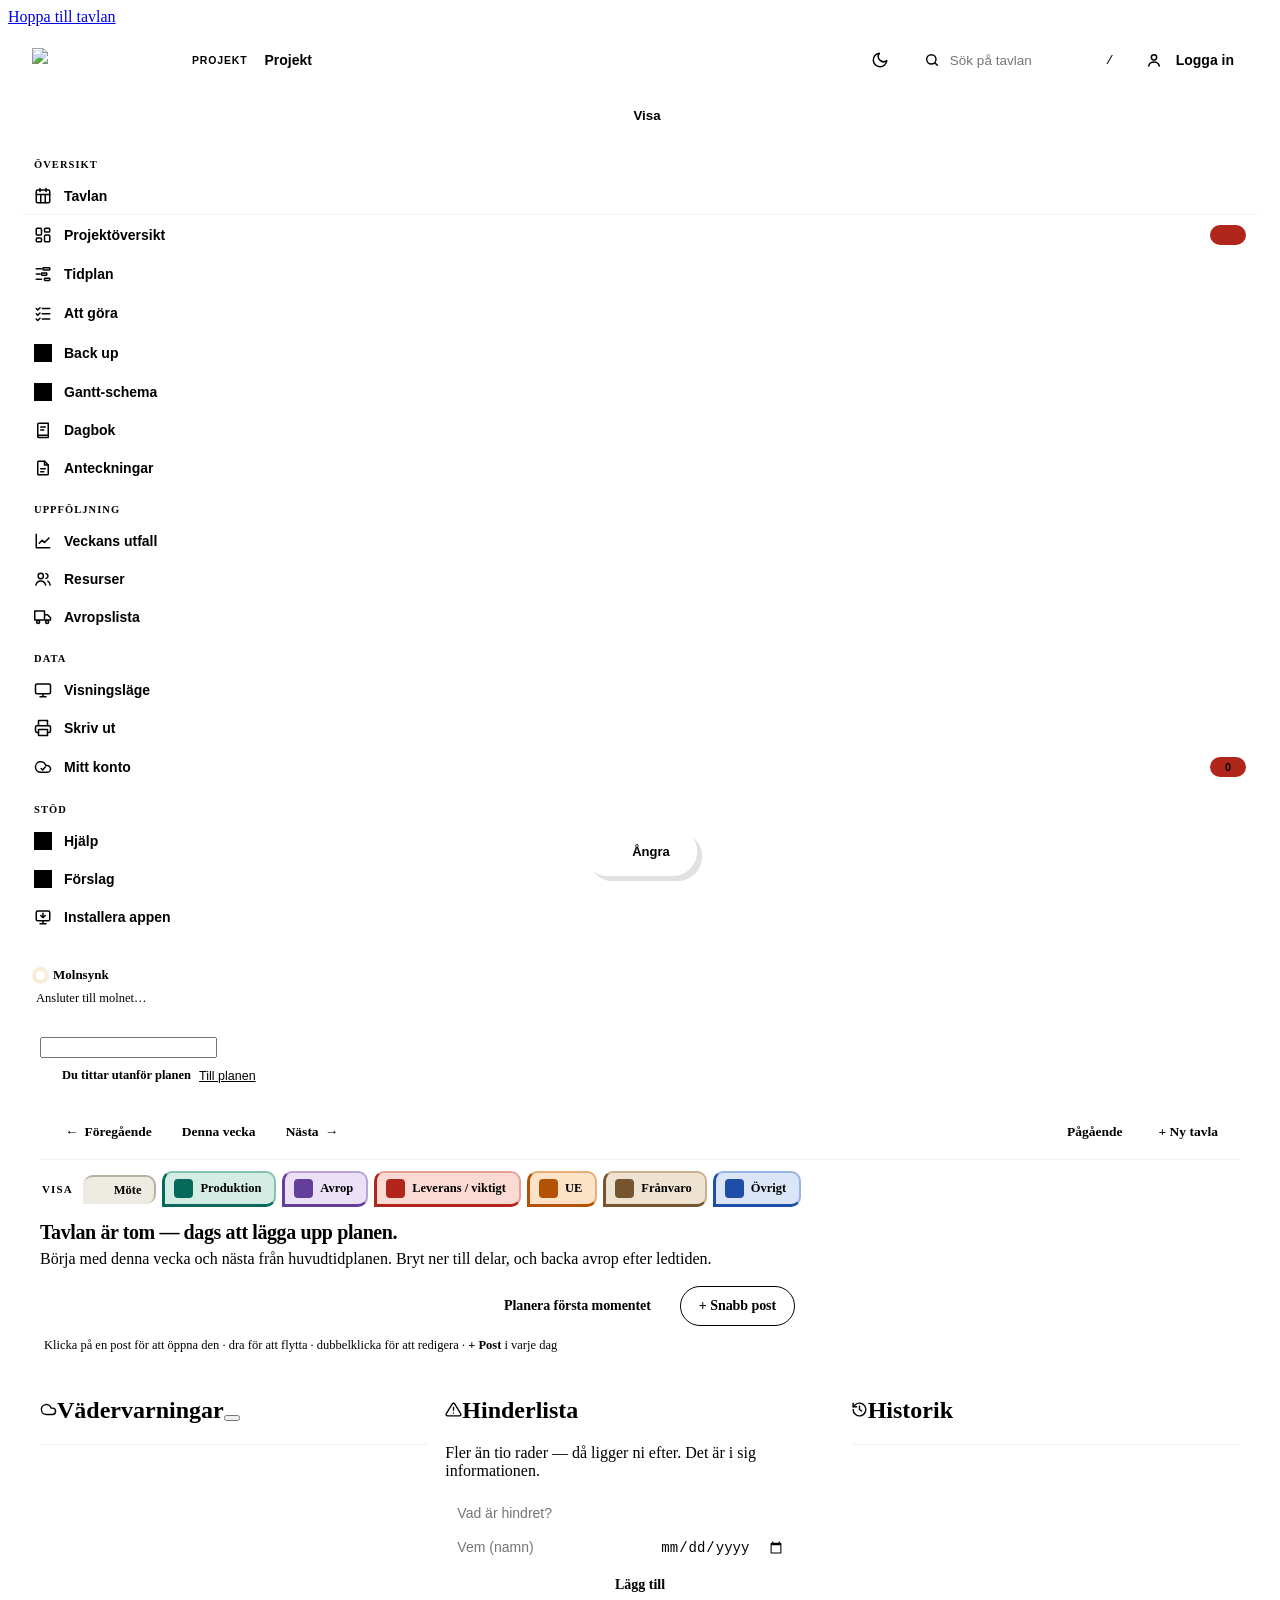
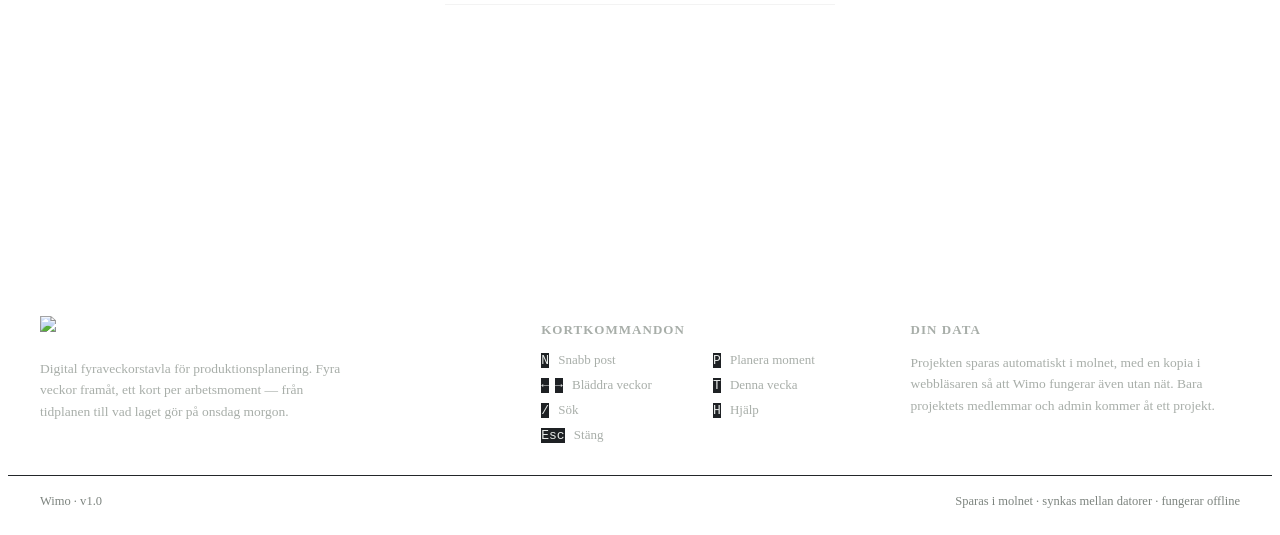
==== index.html @ 730843d1 "Add files via upload" ====
<!DOCTYPE html>
<html lang="sv">
<head>
  <meta charset="utf-8">
  <meta name="viewport" content="width=device-width, initial-scale=1">
  <title>Wimo</title>
  <script>try { if (localStorage.getItem("wimo-tema") === "mork") document.documentElement.setAttribute("data-tema", "mork"); } catch (e) { }</script>
  <link rel="icon" type="image/png" sizes="32x32" href="img/favicon-32.png?v=1">
  <link rel="icon" type="image/png" sizes="192x192" href="img/favicon-192.png?v=1">
  <link rel="apple-touch-icon" sizes="180x180" href="img/apple-touch-icon.png?v=1">
  <link rel="manifest" href="manifest.webmanifest">
  <meta name="theme-color" content="#f8f6f0" id="p4Temafarg">
  <meta name="apple-mobile-web-app-capable" content="yes">
  <meta name="apple-mobile-web-app-title" content="Wimo">
  <meta name="description" content="Wimo – digital fyraveckorstavla för produktionsplanering på byggarbetsplatser.">
  <meta name="theme-color" content="#f8f6f0">

  <link rel="preconnect" href="https://fonts.googleapis.com">
  <link rel="preconnect" href="https://fonts.gstatic.com" crossorigin>
  <link rel="stylesheet" href="https://fonts.googleapis.com/css2?family=Inter:wght@400;500;600;700&family=Manrope:wght@600;700;800&display=swap">

  <link rel="stylesheet" href="css/bas.css?v=20261118k">
  <link rel="stylesheet" href="css/dialoger.css?v=20261118k">
  <link rel="stylesheet" href="css/vyer.css?v=20261118k">
  <link rel="stylesheet" href="css/utskrift.css?v=20261118k">
  <link rel="stylesheet" href="css/skal.css?v=20261118k">
  <link rel="stylesheet" href="css/konto.css?v=20261118k">
  <link rel="stylesheet" href="css/datumval.css?v=20261118k">
  <link rel="stylesheet" href="css/gantt.css?v=20261118k">
  <link rel="stylesheet" href="css/dagbok.css?v=20261118k">
  <link rel="stylesheet" href="css/forslag.css?v=20261118k">
  <link rel="stylesheet" href="css/tidplan.css?v=20261118k">
  <link rel="stylesheet" href="css/tema.css?v=20261118k">
  <link rel="stylesheet" href="css/backup.css?v=20261118k">
  <link rel="stylesheet" href="css/hjalp.css?v=20261118k">
  <link rel="stylesheet" href="css/hindernotis.css?v=20261118k">
  <link rel="stylesheet" href="css/mobil.css?v=20261118k">
</head>
<body class="p4-laddar">
  <!-- Laddning medan inloggningen kontrolleras -->
  <div class="p4-laddning" id="p4Laddning" role="status">
    <img class="p4-ord p4-logotyp" src="img/wimo.png?v=1" alt="Wimo" width="660" height="160">
    <span class="p4-snurr" aria-hidden="true"></span>
    <p id="p4LaddningText">Startar Wimo…</p>
  </div>

  <!-- Väntar på godkännande: inloggad men inte godkänd av en admin -->
  <div class="p4-vantesida" id="p4Vantar" role="status">
    <div class="p4-vantar-kort">
      <img class="p4-ord p4-logotyp" src="img/wimo.png?v=1" alt="Wimo" width="660" height="160">
      <span class="p4-vantar-ikon" aria-hidden="true"></span>
      <h1 id="p4VantarRubrik">Ditt konto väntar på godkännande</h1>
      <p id="p4VantarText"></p>
      <form class="p4-vantar-kod" id="p4VantarKodForm" novalidate>
        <label for="p4VantarKod">Har du fått en projektkod?</label>
        <div class="p4-vantar-kodrad"><input class="f p4-kodfalt" id="p4VantarKod" autocomplete="off" autocapitalize="characters" spellcheck="false" maxlength="12" placeholder="T.ex. K7M4QX"><button type="submit" class="mknapp primar">Skicka ansökan</button></div>
        <div class="notis dold" id="p4VantarKodSvar" role="status"></div>
      </form>
      <button type="button" class="mknapp primar p4-vantar-skapa dold" id="p4VantarSkapa">+ Skapa ett projekt</button>
      <button type="button" class="mknapp" id="p4VantarLoggaUt">Logga ut</button>
    </div>
  </div>

  <!-- Inloggning: visas för den som inte är inloggad -->
  <div class="p4-inloggning" id="p4Inloggning">
    <section class="p4-in-intro">
      <img class="p4-ord p4-logotyp" src="img/wimo-vit.png?v=1" alt="Wimo" width="660" height="160">
      <h1>Fyra veckor framåt.<br>Ett kort per arbetsmoment.</h1>
      <p>Den digitala fyraveckorstavlan för produktionsplanering — från tidplanen till vad laget gör på onsdag morgon.</p>
      <ul>
        <li>Planera moment med material, avrop och förutsättningar</li>
        <li>Följ upp hinder, bemanning och veckans utfall</li>
        <li>Projekten sparas i molnet och du når dem från alla dina datorer</li>
      </ul>
    </section>
    <section class="p4-in-kort" aria-labelledby="kkRubrik">
      <div class="p4-konto-flikar" role="tablist">
        <button type="button" data-k="logga" role="tab">Logga in</button>
        <button type="button" data-k="skapa" role="tab">Skapa konto</button>
      </div>
      <h2 id="kkRubrik">Välkommen tillbaka</h2>
      <p class="hjalp" id="kkHjalp"></p>
      <form id="kkFormular" novalidate>
        <div class="falt dold" id="kkNamnFalt"><label for="kkNamn">Namn</label><input class="f" id="kkNamn" autocomplete="name" placeholder="Förnamn Efternamn"></div>
        <div class="falt"><label for="kkEpost">E-post</label><input class="f" id="kkEpost" type="email" autocomplete="email" required></div>
        <div class="falt"><label for="kkLosen">Lösenord</label><input class="f" id="kkLosen" type="password" autocomplete="current-password" required></div>
        <div class="falt dold" id="kkLosen2Falt"><label for="kkLosen2">Upprepa lösenordet</label><input class="f" id="kkLosen2" type="password" autocomplete="new-password"></div>
        <div class="falt dold" id="kkKodFalt"><label for="kkKod">Projektkod <span class="p4-valfri">(om du har fått en)</span></label><input class="f p4-kodfalt" id="kkKod" autocomplete="off" autocapitalize="characters" spellcheck="false" maxlength="12" placeholder="T.ex. K7M4QX"><small class="hjalp">Koden får du av projektadmin. Då är det projektadmin som godkänner dig. Utan kod godkänns kontot av huvudadmin.</small></div>
        <div class="notis rod dold" id="kkFel" role="alert"></div>
        <button type="submit" class="p4-btn p4-btn-primar p4-in-skicka" id="kkSkicka">Logga in</button>
      </form>
      <button type="button" class="p4-konto-lank" id="kkGlomt">Glömt lösenordet?</button>
    </section>
  </div>

  <a class="p4-hoppa" href="#rutnat">Hoppa till tavlan</a>

  <header class="p4-header">
    <div class="p4-header-inre">
      <button class="p4-meny" id="p4Meny" type="button" aria-label="Öppna menyn" aria-expanded="false"><span></span><span></span><span></span></button>
      <a class="p4-brand" href="#" id="p4Brand" title="Till tavlan">
        <img class="p4-ord p4-logotyp" src="img/wimo.png?v=1" alt="Wimo" width="660" height="160">
        <img id="logga" class="logga dold" alt="">
      </a>
      <button class="projektknapp" id="projektknapp" title="Byt eller hantera projekt"><span class="p4-pre">Projekt</span><span id="projektnamnText">Projekt</span><span class="p4-hindermark dold" id="projektHinder" role="img" aria-label="Öppna hinder">⚠</span><span class="p4-caret" aria-hidden="true"></span></button>
      <nav class="flikar" id="flikar" aria-label="Tavlor"></nav>
      <div class="p4-header-hoger">
        <span class="status" id="status" role="status" aria-live="polite"></span>
        <button class="p4-tema" id="p4Tema" type="button" title="Byt till mörkt läge" aria-label="Byt till mörkt läge" aria-pressed="false">
          <svg class="ik-mane" viewBox="0 0 24 24" fill="none" stroke="currentColor" stroke-width="2" stroke-linecap="round" stroke-linejoin="round" aria-hidden="true"><path d="M21 12.8A9 9 0 1 1 11.2 3a7 7 0 0 0 9.8 9.8z"/></svg>
          <svg class="ik-sol" viewBox="0 0 24 24" fill="none" stroke="currentColor" stroke-width="2" stroke-linecap="round" aria-hidden="true"><circle cx="12" cy="12" r="4.2"/><path d="M12 2v2.2M12 19.8V22M2 12h2.2M19.8 12H22M4.9 4.9l1.6 1.6M17.5 17.5l1.6 1.6M4.9 19.1l1.6-1.6M17.5 6.5l1.6-1.6"/></svg>
        </button>
        <label class="p4-sok" title="Sök bland posterna på tavlan ( / )">
          <span class="p4-ik ik-sok" aria-hidden="true"></span>
          <input id="p4Sok" type="search" placeholder="Sök på tavlan" autocomplete="off" aria-label="Sök på tavlan">
          <kbd>/</kbd>
        </label>
        <button class="p4-konto" id="p4Konto" type="button"><span class="p4-konto-avatar" aria-hidden="true"></span><span class="p4-konto-text">Logga in</span></button>
      </div>
    </div>
  </header>

  <div class="p4-molnbanner dold" id="p4MolnBanner" role="status">
    <span id="p4MolnBannerText"></span>
    <button type="button" id="p4MolnBannerKnapp">Visa</button>
  </div>

  <div class="p4-skal">
    <nav class="p4-sidebar" id="p4Sidebar" aria-label="Huvudmeny">
      <div class="p4-navgrupp">
        <div class="p4-navrubrik">Översikt</div>
        <button class="p4-nav aktiv" type="button" data-nav="tavla"><span class="p4-ik ik-tavla"></span><span>Tavlan</span></button>
        <button class="p4-nav" type="button" data-nav="dash"><span class="p4-ik ik-dash"></span><span>Projektöversikt</span><span class="p4-badge dold" id="p4AtgBadge" title="Kräver åtgärd"></span></button>
        <button class="p4-nav" type="button" data-nav="tidplan"><span class="p4-ik ik-tidplan"></span><span>Tidplan</span></button>
        <button class="p4-nav" type="button" data-nav="start"><span class="p4-ik ik-lista"></span><span>Att göra</span><span class="p4-badge p4-badge-ljus dold" id="p4AgBadge" title="Öppna punkter"></span></button>
        <button class="p4-nav" type="button" data-nav="backup"><span class="p4-ik ik-backup"></span><span>Back up</span><span class="p4-badge p4-badge-ljus dold" id="p4BuBadge" title="Back-up jobb som är redo"></span></button>
        <button class="p4-nav" type="button" data-nav="gantt"><span class="p4-ik ik-gantt"></span><span>Gantt-schema</span></button>
        <button class="p4-nav" type="button" data-nav="dagbok"><span class="p4-ik ik-dagbok"></span><span>Dagbok</span></button>
        <button class="p4-nav" type="button" data-nav="anteckningar"><span class="p4-ik ik-anteckning"></span><span>Anteckningar</span></button>
      </div>
      <div class="p4-navgrupp">
        <div class="p4-navrubrik">Uppföljning</div>
        <button class="p4-nav" id="utfallKnapp" type="button"><span class="p4-ik ik-utfall"></span><span>Veckans utfall</span></button>
        <button class="p4-nav" id="resursKnapp" type="button"><span class="p4-ik ik-folk"></span><span>Resurser</span></button>
        <button class="p4-nav" id="avropKnapp" type="button"><span class="p4-ik ik-last"></span><span>Avropslista</span></button>
      </div>
      <div class="p4-navgrupp">
        <div class="p4-navrubrik">Data</div>
        <button class="p4-nav" type="button" data-klick="visning"><span class="p4-ik ik-tv"></span><span>Visningsläge</span></button>
        <button class="p4-nav" id="skrivUt" type="button"><span class="p4-ik ik-skriv"></span><span>Skriv ut</span></button>
        <button class="p4-nav" type="button" data-nav="konto"><span class="p4-ik ik-konto"></span><span>Mitt konto</span><span class="p4-badge dold" id="p4KontoBadge"></span></button>
      </div>
      <div class="p4-navgrupp">
        <div class="p4-navrubrik">Stöd</div>
        <button class="p4-nav" type="button" data-nav="hjalp"><span class="p4-ik ik-hjalp"></span><span>Hjälp</span></button>
        <button class="p4-nav" type="button" data-nav="forslag"><span class="p4-ik ik-forslag"></span><span>Förslag</span></button>
        <button class="p4-nav dold" type="button" id="p4Installera"><span class="p4-ik ik-installera"></span><span>Installera appen</span></button>
      </div>

      <div class="p4-backup" id="p4Backup">
        <div class="p4-backup-rad"><span class="p4-prick" id="p4BackupPrick"></span><b>Molnsynk</b></div>
        <p id="p4BackupText">Ansluter till molnet…</p>
      </div>

      <button class="p4-nav p4-nav-liten" type="button" id="p4Genvagar"><span class="p4-ik ik-tangent"></span><span>Kortkommandon</span><kbd>?</kbd></button>
    </nav>
    <div class="p4-skugga" id="p4Skugga"></div>

    <main class="p4-main" id="p4Main">
      <section class="p4-tavlasida" aria-label="Fyraveckorstavlan">
        <div class="p4-hero">
          <div class="p4-hero-text">
            <input class="tavlanamn" id="tavlanamn" aria-label="Tavlans namn" title="Klicka för att byta namn på tavlan">
            <div class="p4-hero-meta">
              <span class="spann" id="spann"></span>
              <span class="p4-laschip" title="Du kan se allt i projektet men inte ändra något. Be en admin om du behöver redigera.">Bara läsbehörighet</span>
              <span class="vychip dold" id="vychip">Du tittar utanför planen <button id="tillPlanen">Till planen</button></span>
              <button class="kedjechip dold" id="kedjechip" title="Dölj den markerade kedjan">Kedja visas · Dölj ×</button>
            </div>
          </div>
          <div class="p4-hero-knappar">
            <button class="navknapp dold" id="skarmLank" title="Länk som visar tavlan på en skärm, till exempel i Yodeck">Länk till skärm</button>
            <button class="navknapp" id="visning" title="Avsluta visningsläget ( V )">Avsluta visning</button>
          </div>
        </div>

        <div class="p4-verktyg">
          <div class="p4-grupp" role="group" aria-label="Bläddra">
            <button class="navknapp" id="bakat" title="Bläddra en vecka bakåt — planen påverkas inte ( ← )">←<span class="p4-txt"> Föregående</span></button>
            <button class="navknapp" id="idagKnapp" title="Bläddra till innevarande vecka ( T )">Denna vecka</button>
            <button class="navknapp" id="framat" title="Bläddra en vecka framåt — planen påverkas inte ( → )"><span class="p4-txt">Nästa </span>→</button>
          </div>
          <span class="veckoval" id="veckoval">
            <button type="button" data-v="1">1 vecka</button><button type="button" data-v="2">2 veckor</button><button type="button" data-v="4">4 veckor</button>
          </span>
          <div class="p4-verktyg-hoger">
            <button class="navknapp" id="pagaendeKnapp" title="Visa flerdagarsmoment på dagarna mellan start och klart (gäller denna tavla)">Pågående</button>
            <button class="navknapp" id="nyTavlaKnapp" title="Skapa en ny tavla i projektet, t.ex. för ett annat delområde">+ Ny tavla</button>
          </div>
        </div>

        <div class="p4-filter" role="group" aria-label="Visa posttyper">
          <span class="p4-filter-rubrik">Visa</span>
          <label class="p4-chip c-mote"><input type="checkbox" id="v-mote" checked><span class="p4-chipprick"></span>Möte</label>
          <label class="p4-chip c-produktion"><input type="checkbox" id="v-produktion" checked><span class="p4-chipprick"></span>Produktion</label>
          <label class="p4-chip c-avrop"><input type="checkbox" id="v-avrop" checked><span class="p4-chipprick"></span>Avrop</label>
          <label class="p4-chip c-leverans"><input type="checkbox" id="v-leverans" checked><span class="p4-chipprick"></span>Leverans / viktigt</label>
          <label class="p4-chip c-ue"><input type="checkbox" id="v-ue" checked><span class="p4-chipprick"></span>UE</label>
          <label class="p4-chip c-franvaro"><input type="checkbox" id="v-franvaro" checked><span class="p4-chipprick"></span>Frånvaro</label>
          <label class="p4-chip c-ovrigt"><input type="checkbox" id="v-ovrigt" checked><span class="p4-chipprick"></span>Övrigt</label>
          <span class="p4-sokinfo dold" id="p4SokInfo"></span>
        </div>

        <div class="varningsremsa" id="varningsremsa"></div>
        <div class="tavla"><div class="rutnat" id="rutnat"></div></div>
        <div class="tomtavla dold" id="tomtavla">
          <b>Tavlan är tom — dags att lägga upp planen.</b>
          <span>Börja med denna vecka och nästa från huvudtidplanen. Bryt ner till delar, och backa avrop efter ledtiden.</span>
          <div class="p4-tom-knappar">
            <button type="button" class="p4-btn p4-btn-primar" id="planeraKnapp" title="Femstegsguide för ett produktionsmoment ( P )">Planera första momentet</button>
            <button type="button" class="p4-btn p4-btn-ljus" id="snabbPostKnapp" title="Ny post ( N )">+ Snabb post</button>
          </div>
        </div>
        <p class="p4-tips">Klicka på en post för att öppna den · dra för att flytta · dubbelklicka för att redigera · <b>+ Post</b> i varje dag</p>
      </section>

      <aside class="p4-aside" aria-label="Sidopaneler">
        <div class="panel" id="varningspanel">
          <h2><span class="p4-ik ik-vader"></span>Vädervarningar<button type="button" class="p4-fallknapp" id="vaderFall" aria-expanded="false" aria-controls="varningsinnehall" title="Visa vädret"><span class="p4-caret" aria-hidden="true"></span></button></h2>
          <div id="varningsinnehall"></div>
        </div>

        <div class="panel p4-hinderpanel">
          <h2><span class="p4-ik ik-hinder"></span>Hinderlista <span class="antal" id="hinderAntal"></span></h2>
          <div class="hindertopp" id="hindertopp"></div>
          <div class="varn dold" id="hinderVarn">Fler än tio rader — då ligger ni efter. Det är i sig informationen.</div>
          <ul class="hinder" id="hinderlista"></ul>
          <div class="hinderform">
            <input class="f" id="hVad" placeholder="Vad är hindret?">
            <div class="rad2">
              <input class="f" id="hVem" placeholder="Vem (namn)">
              <input class="f" id="hNar" type="date" title="Senast när det ska vara löst">
              <button class="mknapp primar" id="hLagg">Lägg till</button>
            </div>
          </div>
        </div>

        <div class="panel" id="historikpanel">
          <h2><span class="p4-ik ik-historik"></span>Historik <span class="antal" id="histAntal"></span></h2>
          <ul class="hist" id="historik"></ul>
          <div class="ordlista" id="ordlista"></div>
        </div>

      </aside>

      <section class="p4-kontosida" id="p4KontoSida" aria-label="Mitt konto"></section>
      <div id="dash" class="dold"></div>
      <div id="pstart" class="dold"></div>
      <div id="gantt" class="dold" aria-label="Gantt-schema"></div>
      <div id="dagbok" class="dold" aria-label="Dagbok"></div>
      <div id="anteckningar" class="dold" aria-label="Anteckningar"></div>
      <div id="tidplan" class="dold" aria-label="Tidplan"></div>
      <div id="backup" class="dold" aria-label="Back up"></div>
      <div id="hjalp" class="dold" aria-label="Hjälp"></div>
      <div id="forslag" class="dold" aria-label="Förslag"></div>
    </main>
  </div>

  <footer class="p4-footer">
    <div class="p4-footer-inre">
      <div class="p4-footer-kol p4-footer-brand">
        <div class="p4-brand p4-brand-mork"><img class="p4-ord p4-logotyp" src="img/wimo-vit.png?v=1" alt="Wimo" width="660" height="160"></div>
        <p>Digital fyraveckorstavla för produktionsplanering. Fyra veckor framåt, ett kort per arbetsmoment — från tidplanen till vad laget gör på onsdag morgon.</p>
      </div>
      <div class="p4-footer-kol">
        <h4>Kortkommandon</h4>
        <ul class="p4-genvagslista">
          <li><kbd>N</kbd> Snabb post</li><li><kbd>P</kbd> Planera moment</li>
          <li><kbd>←</kbd><kbd>→</kbd> Bläddra veckor</li><li><kbd>T</kbd> Denna vecka</li>
          <li><kbd>/</kbd> Sök</li><li><kbd>H</kbd> Hjälp</li><li><kbd>Esc</kbd> Stäng</li>
        </ul>
      </div>
      <div class="p4-footer-kol">
        <h4>Din data</h4>
        <p>Projekten sparas automatiskt i molnet, med en kopia i webbläsaren så att Wimo fungerar även utan nät. Bara projektets medlemmar och admin kommer åt ett projekt.</p>
        <p class="p4-footer-lagring" id="p4Lagring"></p>
      </div>
    </div>
    <div class="p4-footer-botten"><span>Wimo · v<span id="p4Version"></span></span><span>Sparas i molnet · synkas mellan datorer · fungerar offline</span></div>
  </footer>

  <div class="angrarad dold" id="angrarad">
    <span id="angraText"></span><button type="button" id="angraKnapp">Ångra</button>
  </div>

  <div id="utskrift"></div>
  <div id="utskriftsfot"></div>

  <!-- Domänlogik (core) -->
  <script src="js/core/konstanter.js?v=20261118k"></script>
  <script src="js/core/datum.js?v=20261118k"></script>
  <script src="js/core/kalender.js?v=20261118k"></script>
  <script src="js/core/tpberakning.js?v=20261118k"></script>
  <script src="js/core/kort.js?v=20261118k"></script>
  <script src="js/core/operationer.js?v=20261118k"></script>
  <script src="js/core/avrop.js?v=20261118k"></script>
  <script src="js/core/resurser.js?v=20261118k"></script>
  <script src="js/core/franvaro.js?v=20261118k"></script>
  <script src="js/core/foretag.js?v=20261118k"></script>
  <script src="js/core/projekt.js?v=20261118k"></script>

  <!-- Gränssnitt, lagring och dialoger -->
  <script src="js/app/grund.js?v=20261118k"></script>
  <script src="js/app/tavla.js?v=20261118k"></script>
  <script src="js/app/flytt.js?v=20261118k"></script>
  <script src="js/app/guide.js?v=20261118k"></script>
  <script src="js/app/redigera.js?v=20261118k"></script>
  <script src="js/app/utfall-vader.js?v=20261118k"></script>
  <script src="js/app/utskrift.js?v=20261118k"></script>
  <script src="js/app/register.js?v=20261118k"></script>
  <script src="js/app/oversikt.js?v=20261118k"></script>
  <script src="js/app/projekt.js?v=20261118k"></script>
  <script src="js/app/gantt.js?v=20261118k"></script>
  <script src="js/app/backup.js?v=20261118k"></script>
  <script src="js/app/hjalp.js?v=20261118k"></script>
  <script src="js/app/dagbok.js?v=20261118k"></script>
  <script src="js/app/forslag.js?v=20261118k"></script>
  <script src="js/app/tidplan.js?v=20261118k"></script>
  <script src="js/app/tidplan-resurser.js?v=20261118k"></script>
  <script src="js/app/tidplan-uppfoljning.js?v=20261118k"></script>
  <script src="js/app/tidplan-samband.js?v=20261118k"></script>
  <script src="js/app/tidplan-tavla.js?v=20261118k"></script>
  <script src="js/app/tidplan-utskrift.js?v=20261118k"></script>
  <script src="js/app/anteckningar.js?v=20261118k"></script>
  <script src="js/app/hindernotis.js?v=20261118k"></script>

  <!-- Det nya skalet: navigering, sök, kortkommandon och säkerhetskopia -->
  <script src="js/skal.js?v=20261118k"></script>

  <!-- Egen datumväljare för alla datumfält -->
  <script src="js/app/datumval.js?v=20261118k"></script>

  <!-- Konto och molnsynk (Firebase) -->
  <script src="js/konto/firebase-config.js?v=20261118k"></script>
  <script src="js/konto/konto.js?v=20261118k"></script>
</body>
</html>
---- css/dialoger.css ----
/* ======================================================================
   Wimo · Innehåll i dialoger: chips, förutsättningar, guide och avstämning
   ====================================================================== */

/* ==== Chips, orsaker och veckans utfall =============================== */

.vychip {
  display: inline-flex;
  align-items: center;
  gap: 8px;
  background: var(--varning-fyll);
  border: 1px solid var(--varning-kant);
  color: var(--varning);
}
.vychip button {
  border: 0;
  background: transparent;
  color: var(--varning);
  text-decoration: underline;
  cursor: pointer;
  font-size: 12.5px;
  padding: 0;
}
.orsaker {
  display: grid;
  grid-template-columns: 1fr 1fr;
  gap: 7px;
}
.orsaker button {
  border: 1px solid var(--border-color);
  background: var(--bg-card);
  padding: 11px 10px;
  font-size: 14px;
  cursor: pointer;
  text-align: left;
}
.hinder li.lost {
  opacity: .58;
}
.hinder li.lost .h-txt {
  text-decoration: line-through;
  font-weight: 500;
}
.hinder .h-los.angra {
  color: var(--text-muted);
}
.visalosta {
  width: 100%;
  border: 0;
  border-top: 1px solid var(--border-light);
  color: var(--text-muted);
  font-size: 12.5px;
  cursor: pointer;
  text-align: left;
  background: var(--bg-main);
  border-top-color: var(--border-light);
  padding: 10px 16px;
}
.visalosta:hover {
  color: var(--text-main);
  background: var(--bg-alt);
}
.utfall {
  margin: 0 0 16px;
}
.utfall .rubrikrad {
  display: flex;
  align-items: baseline;
  gap: 10px;
  margin-bottom: 12px;
}
.utfall .stor {
  font-size: 34px;
  font-weight: 700;
  line-height: 1;
  font-variant-numeric: tabular-nums;
}
.utfall .stor.bra {
  color: var(--produktion);
}
.utfall .stor.svag {
  color: var(--leverans);
}
.utfall .under {
  font-size: 13px;
  color: var(--text-muted);
}
.talrad {
  display: grid;
  grid-template-columns: 1fr auto;
  gap: 6px;
  font-size: 14px;
  padding: 6px 0;
  border-bottom: 1px solid var(--border-light);
}
.talrad:last-child {
  border-bottom: 0;
}
.talrad b {
  font-variant-numeric: tabular-nums;
}
.talrad .underrad {
  color: var(--text-muted);
  font-size: 13px;
  padding-left: 14px;
}
.utfallblock {
  margin-top: 18px;
}
.utfallblock h4 {
  margin: 0 0 6px;
  font-size: 13px;
  letter-spacing: .02em;
}
.orsakstapel {
  display: grid;
  grid-template-columns: 130px 1fr auto;
  gap: 8px;
  align-items: center;
  font-size: 13.5px;
  padding: 4px 0;
}
.orsakstapel .stapel {
  height: 9px;
  background: var(--leverans);
  border-radius: 2px;
  min-width: 3px;
}
.orsakstapel.upprepad span:first-child {
  color: var(--leverans);
  font-weight: 600;
}
.ejlista {
  list-style: none;
  margin: 6px 0 0;
  padding: 0;
  font-size: 13.5px;
}
.ejlista li {
  padding: 5px 0;
  border-bottom: 1px dotted var(--border-light);
  display: flex;
  gap: 9px;
}
.ejlista li:last-child {
  border-bottom: 0;
}
.ejlista .nar {
  color: var(--text-muted);
  font-variant-numeric: tabular-nums;
  white-space: nowrap;
  min-width: 98px;
}
.snabbtyp {
  display: flex;
  border: 1px solid var(--border-color);
  overflow: hidden;
  border-radius: 12px;
  border-color: var(--border-color);
  background: var(--bg-main);
  padding: 3px;
  gap: 3px;
}
.snabbtyp button:last-child {
  border-right: 0;
}
.snabbtyp button.vald {
  color: var(--btn-text);
  font-weight: 600;
}
.snabbtyp button.vald[data-t="produktion"] {
  background: var(--produktion);
}
.snabbtyp button.vald[data-t="mote"] {
  background: var(--mote);
}
.snabbtyp button.vald[data-t="avrop"] {
  background: var(--avrop);
}
.snabbtyp button.vald[data-t="leverans"] {
  background: var(--leverans);
}
.snabbtyp button.vald[data-t="ue"] {
  background: var(--ue);
}
.snabbtyp button.vald[data-t="ovrigt"] {
  background: var(--ovrigt);
}
.snabbtyp button.vald[data-t="franvaro"] {
  background: var(--franvaro);
}

/* ==== Förutsättningar och material ==================================== */

.abblock {
  border: 1px solid var(--border-light);
  border-radius: 5px;
  padding: 10px 12px;
  margin-bottom: 18px;
  background: var(--bg-main);
}
.abrad {
  display: flex;
  align-items: center;
  gap: 12px;
  justify-content: space-between;
  padding: 3px 0;
}
.abrad span {
  font-size: 14px;
  font-weight: 600;
}
.abrad + .abrad {
  margin-top: 8px;
  border-top: 1px solid var(--border-light);
  padding-top: 10px;
}
.abhjalp {
  margin-top: 9px;
  font-size: 12.5px;
  color: var(--leverans);
  line-height: 1.4;
}
.chips {
  display: flex;
  flex-wrap: wrap;
  gap: 6px;
  margin-bottom: 14px;
}
.chips button {
  border: 1px solid var(--border-color);
  background: var(--bg-card);
  border-radius: 15px;
  padding: 6px 12px;
  font-size: 13px;
  cursor: pointer;
  color: var(--text-muted);
}
.chips button:hover {
  border-color: var(--produktion);
  color: var(--produktion);
}
.chips button.vald {
  background: var(--produktion);
  border-color: var(--produktion);
  color: var(--btn-text);
  font-weight: 600;
}
.chips button.annat {
  border-style: dashed;
}
.frad {
  border: 1px solid var(--border-light);
  border-radius: 4px;
  margin-bottom: 7px;
  overflow: hidden;
}
.frad.osakrad {
  border-color: var(--leverans-kant);
  background: var(--leverans-fyll);
}
.fhuvud {
  display: flex;
  align-items: center;
  gap: 10px;
  padding: 8px 10px;
}
.fhuvud .fnamn {
  flex: 1;
  font-size: 14px;
  font-weight: 600;
  min-width: 0;
}
input.fnamn {
  font-weight: 600;
}
.fbort {
  border: 0;
  background: transparent;
  color: #b6bec5;
  cursor: pointer;
  font-size: 14px;
  padding: 0 2px;
}
.fbort:hover {
  color: var(--leverans);
}
.fdetalj {
  display: none;
  padding: 0 10px 10px;
  gap: 7px;
  flex-direction: column;
}
.frad.osakrad .fdetalj {
  display: flex;
}
.tva2 {
  display: grid;
  grid-template-columns: 1fr 130px;
  gap: 7px;
}
.abmark {
  display: block;
  width: fit-content;
  font-size: 10px;
  font-weight: 700;
  letter-spacing: .03em;
  padding: 2px 6px;
  border-radius: 3px;
  margin: 3px 0 4px;
  white-space: nowrap;
}
.abmark.saknas {
  background: #111;
  color: #fff;
}
.abmark.planerad {
  background: #f6e2c0;
  color: var(--varning);
}
.abmark.utford {
  background: var(--produktion-fyll);
  color: var(--produktion);
}
.flista {
  list-style: none;
  margin: 0 0 4px;
  padding: 0;
  font-size: 13.5px;
}
.flista li {
  display: flex;
  gap: 9px;
  align-items: center;
  padding: 6px 0;
  border-bottom: 1px dotted var(--border-light);
}
.flista li:last-child {
  border-bottom: 0;
}
.flista .fstatus {
  flex: none;
  font-size: 11px;
  font-weight: 700;
  padding: 1px 6px;
  border-radius: 3px;
}
.flista .fstatus.sakrad {
  background: var(--produktion-fyll);
  color: var(--produktion);
}
.flista .fstatus.saknas {
  background: var(--leverans-fyll);
  color: var(--leverans);
}
.flista .sakraknapp {
  margin-left: auto;
  border: 1px solid var(--produktion-kant);
  background: var(--bg-card);
  color: var(--produktion);
  border-radius: 3px;
  padding: 2px 9px;
  font-size: 12px;
  cursor: pointer;
}
.flista .sakraknapp:hover {
  background: var(--produktion-fyll);
}
.synkchip {
  display: inline-flex;
  align-items: center;
  gap: 7px;
  background: var(--leverans-fyll);
  border: 1px solid var(--leverans-kant);
  color: var(--leverans);
  cursor: pointer;
}
.veckoval {
  display: none;
  overflow: hidden;
  border: 0;
  border-radius: 12px;
  background: var(--bg-main);
  padding: 3px;
  gap: 2px;
}
body.visning .veckoval {
  display: inline-flex;
}
.veckoval button:last-child {
  border-right: 0;
}
.varningsremsa {
  display: none;
}
body.visning .varningsremsa.har {
  display: flex;
  align-items: center;
  gap: 14px;
  flex-wrap: wrap;
  background: var(--leverans);
  color: var(--btn-text);
  border-radius: 4px;
  padding: 7px 14px;
  margin-bottom: 8px;
  font-size: 17px;
  font-weight: 600;
}

/* ==== Produktionskontroll, guide och dialoginnehåll =================== */

.grad.nej {
  border-color: var(--leverans-kant);
  background: var(--leverans-fyll);
}
.gfraga {
  font-size: 14px;
  font-weight: 600;
  line-height: 1.35;
  margin-bottom: 9px;
}
.lage.gsvar {
  display: inline-flex;
}
.gsvar button.vald[data-v="ja"] {
  background: var(--produktion);
  color: var(--btn-text);
  font-weight: 600;
}
.gsvar button.vald[data-v="nej"] {
  background: var(--leverans);
  color: var(--btn-text);
  font-weight: 600;
}
.gsvar button.vald[data-v="ejrelevant"] {
  background: #6b7681;
  color: var(--btn-text);
  font-weight: 600;
}
.gfoljd {
  display: none;
  flex-direction: column;
  gap: 7px;
  margin-top: 11px;
}
.grad.nej .gfoljd {
  display: flex;
}
.chips.sma {
  margin-bottom: 2px;
  gap: 5px;
}
.chips.sma button {
  padding: 4px 10px;
  font-size: 12.5px;
}
.chips.sma button.vald {
  background: var(--leverans);
  border-color: var(--leverans);
}
.mrad {
  border: 1px solid var(--border-light);
  border-radius: 5px;
  padding: 10px 11px;
  margin-bottom: 8px;
  background: var(--bg-main);
}
.mtopp {
  display: grid;
  grid-template-columns: 1fr 1fr;
  gap: 8px;
  align-items: center;
}
.mslag {
  display: flex;
  align-items: center;
  justify-content: space-between;
  gap: 8px;
  margin-bottom: 8px;
}
.mslag .lage button.vald[data-s="material"] {
  background: var(--leverans);
  color: var(--btn-text);
  font-weight: 600;
}
.mslag .lage button.vald[data-s="ue"] {
  background: var(--avrop);
  color: var(--btn-text);
  font-weight: 600;
}
.mlagg {
  display: flex;
  gap: 8px;
}
.mlagg .egetknapp {
  width: auto;
  flex: 1;
}
.gkontext {
  background: var(--avrop-fyll);
  border-left: 2px solid var(--avrop);
  color: #4a3470;
  border-radius: 0 3px 3px 0;
  padding: 6px 9px;
  margin: -3px 0 9px;
  font-size: 12.5px;
  line-height: 1.35;
}
.mlista .mslagmark {
  flex: none;
  font-size: 10.5px;
  font-weight: 700;
  letter-spacing: .03em;
  padding: 1px 6px;
  border-radius: 3px;
  background: var(--leverans-fyll);
  color: var(--leverans);
}
.mlista .mslagmark.ue {
  background: var(--avrop-fyll);
  color: var(--avrop);
}
.mbotten {
  display: grid;
  grid-template-columns: 1fr 1fr 1fr;
  gap: 8px;
  margin-top: 8px;
}
.mbotten label {
  font-size: 11.5px;
  color: var(--text-muted);
  display: flex;
  flex-direction: column;
  gap: 3px;
}
.mled {
  display: grid;
  grid-template-columns: 1fr auto;
  gap: 5px;
  align-items: center;
}
.mled em {
  font-style: normal;
  font-size: 11px;
  color: var(--text-muted);
}
.mlista {
  list-style: none;
  margin: 0 0 12px;
  padding: 0;
  font-size: 13.5px;
}
.mlista li {
  display: flex;
  gap: 8px;
  align-items: center;
  flex-wrap: wrap;
  padding: 6px 0;
  border-bottom: 1px dotted var(--border-light);
}
.mlista li:last-child {
  border-bottom: 0;
}
.mlista .mlev {
  color: var(--text-muted);
  font-size: 12.5px;
}
.mlista .mstat {
  margin-left: auto;
  font-size: 11.5px;
  background: var(--bg-main);
  color: var(--text-muted);
  border-radius: 3px;
  padding: 1px 7px;
  font-variant-numeric: tabular-nums;
}
.mlista .mstat.klar {
  background: var(--produktion-fyll);
  color: var(--produktion);
  font-weight: 600;
}
.vrad {
  display: flex;
  gap: 10px;
  align-items: baseline;
  padding: 7px 13px;
  border-bottom: 1px solid var(--border-light);
  font-size: 13px;
}
.vrad:last-child {
  border-bottom: 0;
}
.vrad .vnamn {
  color: var(--text-muted);
  white-space: nowrap;
  font-variant-numeric: tabular-nums;
  min-width: 72px;
}
.helgvarning {
  background: var(--leverans-fyll);
  border-bottom: 1px solid var(--leverans-kant);
  padding: 10px 16px 6px;
}
.helgvarning b {
  display: block;
  color: var(--leverans);
  font-size: 13px;
  margin-bottom: 4px;
}
.helgvarning .vrad {
  border-bottom: 0;
  padding: 3px 0;
}
.helgvarning .vnamn {
  color: var(--leverans);
}
.vinst {
  display: grid;
  grid-template-columns: auto 1fr 78px 52px;
  gap: 9px;
  align-items: center;
  padding: 5px 0;
  font-size: 13.5px;
}
.vinst .vvarde {
  padding: 5px 7px;
}
.vinst .venhet {
  color: var(--text-muted);
  font-size: 12.5px;
}
.krad {
  border: 1px solid var(--border-light);
  border-radius: 5px;
  padding: 9px 11px;
  margin-bottom: 7px;
  background: var(--bg-card);
}
.krad.klar {
  background: var(--bg-main);
  border-style: dashed;
}
.krad.flyttas {
  border-color: var(--produktion-kant);
  background: var(--produktion-fyll);
}
.krad.obekraftad {
  border-color: var(--leverans-kant);
  background: var(--leverans-fyll);
}
.ktopp {
  display: flex;
  gap: 10px;
  align-items: baseline;
  justify-content: space-between;
  margin-bottom: 7px;
}
.ktopp .knamn {
  font-size: 14px;
  font-weight: 600;
  min-width: 0;
  overflow-wrap: anywhere;
}
.ktopp .knar {
  font-size: 12px;
  color: var(--text-muted);
  white-space: nowrap;
  font-variant-numeric: tabular-nums;
}
.krad.klar .ktopp .knamn {
  font-weight: 500;
  color: var(--text-muted);
}
.kbock {
  color: var(--produktion);
  font-weight: 700;
  margin-right: 4px;
}
.radlista {
  list-style: none;
  margin: 0;
  padding: 0;
  font-size: 13.5px;
}
.radlista li {
  padding: 5px 0;
  border-bottom: 1px dotted var(--border-light);
  overflow-wrap: anywhere;
}
.radlista li:last-child {
  border-bottom: 0;
}
.seriernaval {
  display: grid;
  grid-template-columns: 1fr 1fr;
  gap: 8px;
}
.kort.attgora {
  border-style: dashed;
  background: var(--bg-card);
}
.pagaende {
  margin-top: 4px;
  padding: 4px 6px 3px;
  border-top: 1px dashed var(--border-color);
  font-size: 11px;
  color: var(--text-muted);
}
.pagaende .prub {
  display: block;
  font-size: 9.5px;
  letter-spacing: .08em;
  text-transform: uppercase;
  font-weight: 700;
  margin-bottom: 1px;
}
.pagaende .prad {
  cursor: pointer;
  line-height: 1.35;
  white-space: nowrap;
  overflow: hidden;
  text-overflow: ellipsis;
}
.pagaende .prad:hover {
  color: var(--produktion);
}
.pagaende.dv {
  font-size: 14px;
  border-top: 1px dashed var(--border-color);
  margin-top: 10px;
  padding-top: 8px;
}
.pagaende.dv .prub {
  font-size: 11px;
}
.kedjechip {
  border: 1px solid var(--produktion);
  background: var(--produktion-fyll);
  color: var(--produktion);
  cursor: pointer;
}
.kedjechip.dold {
  display: none;
}
.dvlista {
  list-style: none;
  margin: 0;
  padding: 0;
}
.dvrad {
  display: grid;
  grid-template-columns: 96px 1fr;
  gap: 10px;
  padding: 8px 0;
  border-bottom: 1px solid #eef1f4;
  font-size: 15px;
}
.dvrad .dvtid {
  font-weight: 700;
  font-variant-numeric: tabular-nums;
  color: var(--text-muted);
}
.dvrad .dvtext span {
  display: block;
  font-size: 13px;
  color: var(--text-muted);
  margin-top: 1px;
}
.dvrad.t-mote b {
  color: var(--mote);
}
.dvrad.t-produktion b {
  color: var(--produktion);
}
.dvrad.t-avrop b {
  color: var(--avrop);
}
.dvrad.t-leverans b {
  color: var(--leverans);
}
.dvrad.t-ue b {
  color: var(--ue);
}
.dvrad.t-franvaro b {
  color: var(--franvaro);
}
.dvrad.t-ovrigt b {
  color: var(--ovrigt);
}
.dvrad.klar b {
  opacity: .6;
}
.overlay.dagsvy .modal {
  max-width: 640px;
}
body.visning .pagaende {
  font-size: 12px;
}
body.visning.v1 .pagaende {
  font-size: 15px;
}
body.visning.v1 .pagaende .prub {
  font-size: 11px;
}
body.visning.v4 .ruta {
  padding: 18px 3px 3px;
  min-height: 0;
}
body.visning.v4 .dagnr {
  font-size: 10.5px;
  top: 3px;
}
body.visning.v4 .kort {
  padding: 2px 5px;
  margin-bottom: 2px;
  border-radius: 3px;
}
body.visning.v4 .kort .txt {
  font-size: 11.5px;
  line-height: 1.2;
  display: -webkit-box;
  -webkit-line-clamp: 2;
  -webkit-box-orient: vertical;
  overflow: hidden;
}
body.visning.v4 .kort .tidrad {
  display: inline;
  font-size: 11px;
  margin-right: 4px;
}
body.visning.v4 .kort .meta,
body.visning.v4 .kort .platsrad,
body.visning.v4 .kort .momentref,
body.visning.v4 .kort .bemrad2,
body.visning.v4 .kort .notprick,
body.visning.v4 .kort .flyttmark {
  display: none;
}
body.visning.v4 .kort .franvarounder, body.visning.v4 .kort .franvarorad {
  font-size: 9.5px;
}
body.visning.v4 .kort .bock {
  width: 12px;
  height: 12px;
  font-size: 9px;
  line-height: 11px;
}
body.visning.v4 .pagaende {
  font-size: 10px;
  padding: 2px 3px;
}
body.visning.v4 .pagaende .prub {
  font-size: 8.5px;
}
body.visning.v4 .vader {
  font-size: 10px;
}
body.visning.v4 .vhuvud .vnr {
  font-size: 18px;
}
body.visning.v2 .kort .txt {
  font-size: 14px;
}
.kryssrad {
  display: flex;
  gap: 7px;
  align-items: center;
  font-weight: 600;
}
.ordrad {
  display: flex;
  align-items: center;
  gap: 8px;
  flex-wrap: wrap;
  margin: 0 0 12px;
  padding: 8px 10px;
  background: var(--bg-main);
  border-radius: 5px;
}
.ordrad .hjalp {
  flex: 1;
}
.ordrad .mknapp:disabled {
  opacity: .4;
  cursor: default;
}
.kort .bemrad2 {
  display: block;
  font-size: 11.5px;
  font-weight: 600;
  color: var(--text-muted);
  margin-top: 1px;
}
body.visning .kort .bemrad2 {
  font-size: 13px;
}
body.visning.v1 .kort .bemrad2 {
  font-size: 15px;
}
.bemrad {
  display: grid;
  grid-template-columns: 1fr 80px auto;
  gap: 7px;
  align-items: center;
  margin-bottom: 6px;
}
.bempers {
  display: grid;
  grid-template-columns: repeat(auto-fill,minmax(190px,1fr));
  gap: 10px;
}
.bemgrupp {
  display: flex;
  flex-direction: column;
  gap: 4px;
  font-size: 13.5px;
}
.bemgrupp b {
  font-size: 12px;
  color: var(--text-muted);
  letter-spacing: .03em;
}
.bemgrupp label {
  display: flex;
  gap: 7px;
  align-items: center;
}
.inaktiv {
  font-style: normal;
  font-size: 11px;
  color: var(--text-faint);
  border: 1px solid var(--border-light);
  border-radius: 3px;
  padding: 0 4px;
}
.saknasbem {
  color: var(--varning);
  font-weight: 600;
}
.bemdetaljer {
  border: 1px solid var(--border-light);
  border-radius: 5px;
  margin-top: 12px;
}
.bemdetaljer > summary {
  padding: 9px 12px;
}
.bemdetaljer #bemRuta {
  padding: 0 12px 12px;
}
.katlista {
  display: flex;
  flex-wrap: wrap;
  gap: 8px;
  margin-bottom: 8px;
}
.ftgvaljare {
  display: inline-flex;
  flex-direction: column;
  gap: 4px;
  min-width: 180px;
  flex: 1;
}
.ftgny {
  display: flex;
  gap: 6px;
  align-items: center;
  flex-wrap: wrap;
}
.ftgman.dold {
  display: none;
}
.ftgny input {
  flex: 1;
  min-width: 120px;
}
.mftg {
  display: flex;
  align-items: center;
  gap: 8px;
  flex-wrap: wrap;
  flex-basis: 100%;
  margin-top: 4px;
}
.mftg .ftgvaljare {
  max-width: 280px;
}
.ejkopp {
  font-size: 11.5px;
  color: var(--varning);
  background: var(--varning-fyll);
  border-radius: 3px;
  padding: 1px 6px;
}
.ftgtabell td {
  vertical-align: middle;
}
.ftgtabell input.f {
  padding: 4px 6px;
  font-size: 12.5px;
  min-width: 90px;
}
.ftgtabell .rollval label {
  display: flex;
  gap: 5px;
  align-items: center;
  font-size: 12.5px;
  white-space: nowrap;
}
.ftgnyrad {
  grid-template-columns: 1fr auto auto auto;
  margin-top: 10px;
}
.ftgnyrad label {
  display: flex;
  gap: 5px;
  align-items: center;
  font-size: 13px;
  white-space: nowrap;
}
.resskroll {
  overflow-x: auto;
  margin-bottom: 10px;
}
.restabell th {
  white-space: nowrap;
}
.restabell td {
  min-width: 120px;
  font-size: 12.5px;
}
.restabell td.resnamn {
  min-width: 150px;
  position: sticky;
  left: 0;
  background: var(--bg-card);
}
.restabell td.resnamn span {
  display: block;
  font-size: 11.5px;
  color: var(--text-muted);
}
.rescell {
  margin-bottom: 3px;
}
.rescell b {
  display: block;
  font-size: 12.5px;
}
.rescell span {
  display: block;
  font-size: 11px;
  color: var(--text-muted);
}
.restabell td.reskonf {
  background: var(--varning-fyll);
}
.konfmark {
  display: block;
  font-size: 11px;
  font-weight: 700;
  color: var(--varning);
}
.restabell td.resover {
  background: var(--leverans-fyll);
  color: var(--leverans);
  font-weight: 700;
}
.restabell td.resnoll {
  color: var(--text-faint);
}
.restabell td.resfranvaro {
  background: var(--franvaro-fyll);
}
.restabell td.reskrock {
  background: var(--leverans-fyll);
  box-shadow: inset 0 0 0 1px var(--leverans-kant);
}
.frmark {
  display: block;
  font-size: 11px;
  font-weight: 700;
  color: var(--franvaro);
}
.reskrock .frmark {
  color: var(--leverans);
}
.grpfr {
  display: block;
  font-size: 10.5px;
  font-weight: 500;
  color: var(--franvaro);
}
.resblock {
  cursor: pointer;
}
.resblock:hover {
  border-color: var(--produktion);
}
.katchip {
  display: inline-flex;
  align-items: center;
  gap: 6px;
  border: 1px solid var(--border-light);
  border-radius: 4px;
  padding: 3px 7px;
}
.katchip input,
.katchip input.f {
  width: 140px;
  padding: 3px 2px;
  border: 0;
  border-bottom: 1px dashed transparent;
  border-radius: 0;
  background: transparent;
  box-shadow: none;
  font-weight: 500;
}
.katchip input:hover { border-bottom-color: var(--border-color); }
.katchip input:focus { border-bottom: 1px solid var(--accent-pop); box-shadow: none; outline: 0; }
.katchip em {
  font-style: normal;
  font-size: 11.5px;
  color: var(--text-muted);
}
.seriernaval .mknapp {
  text-align: left;
  padding: 11px 12px;
}
.kort.ordna {
  box-shadow: 0 -3px 0 0 var(--produktion);
}
.khist {
  font-size: 12px;
  color: var(--text-muted);
}
.kval button {
  font-size: 13px;
}
.kval button.vald[data-f="0"] {
  background: #6b7681;
  color: var(--btn-text);
  font-weight: 600;
}
.kval button.vald[data-f="1"] {
  background: var(--produktion);
  color: var(--btn-text);
  font-weight: 600;
}
.kbekraft {
  display: none;
  margin-top: 10px;
  padding-top: 9px;
  border-top: 1px solid var(--border-light);
}
.krad.flyttas .kbekraft {
  display: block;
}
.kbsvar button.vald[data-b="ja"] {
  background: var(--produktion);
  color: var(--btn-text);
  font-weight: 600;
}
.kbsvar button.vald[data-b="nej"] {
  background: var(--leverans);
  color: var(--btn-text);
  font-weight: 600;
}
.kbfalt {
  display: none;
  grid-template-columns: 1fr 130px;
  gap: 7px;
  margin-top: 8px;
}
.krad.obekraftad .kbfalt {
  display: grid;
}
.angrarad {
  position: fixed;
  left: 50%;
  transform: translateX(-50%);
  z-index: 70;
  display: flex;
  align-items: center;
  font-size: 13.5px;
  background: var(--accent-main);
  color: var(--btn-text);
  border-radius: 999px;
  padding: 10px 12px 10px 20px;
  box-shadow: 0 16px 40px rgba(0,0,0,.25);
  bottom: 24px;
  gap: 14px;
}

/* ==== Dagens avstämning =============================================== */

.dagvanster {
  display: flex;
  gap: 6px;
  align-items: center;
}
.lagemark {
  pointer-events: auto;
  border: 1px solid transparent;
  background: transparent;
  cursor: pointer;
  font-size: 13px;
  line-height: 1;
  padding: 1px 4px;
  color: var(--text-faint);
  opacity: .55;
  border-radius: 10px;
}
.lagemark:hover {
  opacity: 1;
  background: var(--bg-alt);
  border-color: var(--border-strong);
}
.lagemark.satt {
  opacity: 1;
  font-size: 13px;
  font-weight: 700;
  border-width: 1px;
  padding: 1px 6px;
}
.lagemark.satt.gron {
  background: var(--produktion-fyll);
  border-color: var(--produktion);
  color: var(--produktion);
}
.lagemark.satt.gul {
  background: var(--varning-fyll);
  border-color: var(--varning-stark);
  color: var(--varning);
}
.lagemark.satt.rod {
  background: var(--leverans-fyll);
  border-color: var(--leverans);
  color: var(--leverans);
}
body.visning .lagemark.satt {
  font-size: 16px;
  padding: 2px 9px;
  border-width: 2px;
}
.lageval {
  display: grid;
  gap: 8px;
}
.lageval button {
  display: flex;
  align-items: center;
  gap: 12px;
  border: 1px solid var(--border-color);
  background: var(--bg-card);
  padding: 11px 13px;
  font-size: 14.5px;
  cursor: pointer;
  text-align: left;
}
.lageval button.vald {
  font-weight: 600;
}
.lageval .ikon {
  font-size: 22px;
  line-height: 1;
}

/* ==== Dialoger ======================================================== */

.overlay {
  position: fixed;
  inset: 0;
  display: flex;
  align-items: flex-start;
  justify-content: center;
  z-index: 60;
  overflow: auto;
  background: rgba(17,19,21,.42);
  -webkit-backdrop-filter: blur(5px);
  backdrop-filter: blur(5px);
  padding: 48px 16px;
  animation: p4in .16s ease-out;
}
.modal {
  background: var(--bg-card);
  width: 100%;
  border-radius: 22px;
  max-width: 660px;
  box-shadow: 0 30px 80px rgba(0,0,0,.22), 0 4px 12px rgba(0,0,0,.06);
  animation: p4upp .2s ease-out;
  border: 1px solid var(--border-color);
  overflow: hidden;
}
.modal footer .mhoger {
  margin-left: auto;
  display: flex;
  gap: 8px;
  flex-wrap: wrap;
  justify-content: flex-end;
}
.falt {
  margin-bottom: 14px;
}
.hjalp {
  font-size: 12.5px;
  margin: -2px 0 8px;
  line-height: 1.4;
}
.tva {
  display: grid;
  grid-template-columns: 1fr 1fr;
  gap: 13px;
}
.steg {
  display: flex;
  font-size: 11.5px;
  color: var(--text-muted);
  flex-wrap: wrap;
  gap: 6px;
  margin-bottom: 18px;
}
.fraga {
  margin: 0 0 9px;
  font-family: var(--rubrik);
  font-size: 16.5px;
  font-weight: 700;
  letter-spacing: -.015em;
}
.notis.rod {
  background: var(--leverans-fyll);
  border-left-color: var(--leverans);
}
.notis.gron {
  background: var(--produktion-fyll);
  border-left-color: var(--produktion);
}
.sammanst {
  list-style: none;
  margin: 0;
  padding: 0;
  font-size: 13.5px;
}
.sammanst li {
  display: flex;
  gap: 10px;
  padding: 7px 0;
  border-bottom: 1px dotted var(--border-light);
}
.sammanst li:last-child {
  border-bottom: 0;
}
.sammanst .nar {
  color: var(--text-muted);
  font-variant-numeric: tabular-nums;
  white-space: nowrap;
  min-width: 108px;
}

/* ---------- Maila anteckningar ---------- */
.p4-mailrad {
  display: flex;
  align-items: center;
  gap: 10px;
  margin-top: 8px;
}
.p4-mailrad .hjalp {
  margin: 0;
}
.p4-mailknapp {
  display: inline-flex;
  align-items: center;
  gap: 8px;
}
.p4-mailknapp:disabled {
  opacity: .45;
  cursor: not-allowed;
}
/* kuvert ritat i CSS */
.p4-mailikon {
  position: relative;
  width: 16px;
  height: 12px;
  border: 1.6px solid currentColor;
  border-radius: 2px;
  overflow: hidden;
  flex: none;
}
.p4-mailikon::before {
  content: "";
  position: absolute;
  left: 50%;
  top: -7px;
  width: 11px;
  height: 11px;
  border: 1.6px solid currentColor;
  transform: translateX(-50%) rotate(45deg);
}

/* ---------- tavlor i projektinställningar ---------- */
.pi-tavlor {
  list-style: none;
  margin: 6px 0 0;
  padding: 0;
  border: 1px solid var(--border-light);
  border-radius: var(--r-s);
}
.pi-tavlor li {
  display: flex;
  align-items: center;
  justify-content: space-between;
  gap: 10px;
  padding: 9px 12px;
}
.pi-tavlor li + li {
  border-top: 1px solid var(--border-light);
}
.pi-tavlor span {
  display: flex;
  flex-direction: column;
  min-width: 0;
}
.pi-tavlor small {
  font-size: 12px;
  color: var(--text-muted);
}

/* ---------- visningsläget: dagens läge (gubbarna) får plats ovanför korten ---------- */
body.visning .ruta {
  padding-top: 38px;
}
body.visning .lagemark.satt {
  font-size: 15px;
  line-height: 1.15;
  padding: 2px 8px;
  border-width: 1.5px;
}
body.visning.v1 .ruta {
  padding-top: 46px;
}
body.visning.v1 .lagemark.satt {
  font-size: 20px;
}
body.visning.v4 .ruta {
  padding-top: 27px;
}
body.visning.v4 .lagemark.satt {
  font-size: 12px;
  padding: 1px 5px;
}
/* sidorna (Gantt, Back up …) visas aldrig i visningsläget */
body.visning #gantt,
body.visning #backup,
body.visning #dash:not(.dold),
body.visning #pstart {
  display: none !important;
}
.kort.ordna-efter {
  box-shadow: 0 3px 0 0 var(--produktion);
}

/* Resurser: vilka tavlor en person hör till */
.rb-tavlor {
  display: inline-flex;
  align-items: center;
  gap: 6px;
  max-width: 170px;
  height: 34px;
  padding: 0 10px;
  border: 1px solid var(--border-color);
  border-radius: var(--r-s);
  background: var(--bg-card);
  color: var(--text-main);
  font: inherit;
  font-size: 13.5px;
  white-space: nowrap;
  overflow: hidden;
  text-overflow: ellipsis;
  cursor: pointer;
}
.rb-tavlor::after {
  content: "";
  flex: none;
  width: 5px;
  height: 5px;
  margin-top: -3px;
  border: solid currentColor;
  border-width: 0 1.5px 1.5px 0;
  transform: rotate(45deg);
  opacity: .6;
}
.rb-tavlor:hover { border-color: var(--border-strong); }
.rb-tavlorruta {
  position: absolute;
  z-index: 20;
  top: calc(100% - 2px);
  left: 0;
  min-width: 210px;
  padding: 8px;
  border: 1.5px solid var(--border-strong);
  border-radius: var(--r-s);
  background: var(--bg-card);
  box-shadow: var(--skugga-hard, 4px 4px 0 rgba(0, 0, 0, .12));
}
.rb-tavlorruta label { display: flex; align-items: center; gap: 8px; padding: 6px 6px; border-radius: 6px; font-size: 14px; cursor: pointer; white-space: nowrap; }
.rb-tavlorruta label:hover { background: var(--bg-alt); }
.rb-tavlorruta .rb-alla { font-weight: 600; border-bottom: 1px solid var(--border-light); border-radius: 6px 6px 0 0; margin-bottom: 2px; }
.rb-tavlorruta .hjalp { margin: 6px 6px 2px; font-size: 12px; white-space: normal; }

/* möte på flera tavlor */
.mote-tavlor .krysslista { display: flex; flex-wrap: wrap; gap: 6px 14px; }
.mote-tavlor .krysslista label { display: inline-flex; align-items: center; gap: 6px; font-weight: 500; text-transform: none; letter-spacing: 0; cursor: pointer; }
.mote-tavlor .krysslista label:has(input:disabled) { opacity: .5; cursor: not-allowed; }
.tavelval .krysslista { display: flex; flex-wrap: wrap; gap: 6px 14px; }
.tavelval .krysslista label { display: inline-flex; align-items: center; gap: 6px; font-weight: 500; text-transform: none; letter-spacing: 0; cursor: pointer; }
.tavelfilter { width: auto; min-width: 140px; }

/* UE-serie: datum och visning */
.ueblock .ue-datumrad { display: flex; align-items: center; gap: 10px; flex-wrap: wrap; }
.pagaende .prad.paus { font-style: italic; opacity: .75; }
.pagaende .prad.klar { text-decoration: line-through; opacity: .7; }

/* kalender-popup för att välja flera datum: bygger på datumväljaren (p4d-*) */
.p4d-flera { z-index: 1200; }
.p4d-flera .p4d-rutnat { grid-template-columns: 24px repeat(5, 1fr); user-select: none; }
.p4d-flera .p4d-dag { aspect-ratio: auto; min-height: 34px; touch-action: none; }
.p4d-flera .p4d-vnr { border: 0; background: transparent; padding: 0; height: 100%; cursor: pointer; border-radius: var(--r-s); font-family: inherit; }
.p4d-flera .p4d-vnr:hover { background: var(--bg-main); color: var(--text-main); }
.p4d-antal { font-size: 12.5px; color: var(--text-muted); font-variant-numeric: tabular-nums; }

/* välj mottagare för mejl */
.mailmottagare { width: 320px; z-index: 1200; }
.mm-rubrik { font-weight: 700; font-size: 14px; margin: 2px 2px 8px; }
.mm-lista { max-height: min(300px, calc(100vh - 260px)); overflow-y: auto; margin: 0 -4px 8px; }
.mm-grupp { font-size: 10.5px; font-weight: 700; letter-spacing: .06em; text-transform: uppercase; color: var(--text-muted); margin: 8px 6px 4px; }
.mm-rad { display: flex; align-items: flex-start; gap: 10px; padding: 7px 6px; border-radius: var(--r-s); cursor: pointer; }
.mm-rad:hover { background: var(--bg-main); }
.mm-rad input { margin-top: 3px; flex: none; }
.mm-rad span { display: flex; flex-direction: column; min-width: 0; }
.mm-rad b { font-weight: 600; font-size: 14px; }
.mm-rad small { color: var(--text-muted); font-size: 12px; overflow: hidden; text-overflow: ellipsis; white-space: nowrap; }
.mm-annan { display: flex; flex-direction: column; gap: 4px; font-size: 12px; font-weight: 600; color: var(--text-muted); }
.mm-annan .f { font-weight: 400; }
---- css/skal.css ----
/* ======================================================================
   Wimo · Header, sidomeny, layout, komponenter och responsivitet
   ====================================================================== */

/* ==== Nytt skal: ikoner =============================================== */

.p4-ik {
  display: inline-block;
  width: 18px;
  height: 18px;
  flex: none;
  background: currentColor;
  -webkit-mask: var(--ik) center / contain no-repeat;
  mask: var(--ik) center / contain no-repeat;
}
.ik-tavla {
  --ik: url("data:image/svg+xml,%3Csvg xmlns='http://www.w3.org/2000/svg' viewBox='0 0 24 24' fill='none' stroke='black' stroke-width='2' stroke-linecap='round' stroke-linejoin='round'%3E%3Crect x='3' y='4' width='18' height='17' rx='2'/%3E%3Cpath d='M3 10h18M8 2v4M16 2v4M9 10v11M15 10v11'/%3E%3C/svg%3E");
}
.ik-dash {
  --ik: url("data:image/svg+xml,%3Csvg xmlns='http://www.w3.org/2000/svg' viewBox='0 0 24 24' fill='none' stroke='black' stroke-width='2' stroke-linecap='round' stroke-linejoin='round'%3E%3Crect x='3' y='3' width='7' height='9' rx='1.5'/%3E%3Crect x='14' y='3' width='7' height='5' rx='1.5'/%3E%3Crect x='14' y='12' width='7' height='9' rx='1.5'/%3E%3Crect x='3' y='16' width='7' height='5' rx='1.5'/%3E%3C/svg%3E");
}
.ik-lista {
  --ik: url("data:image/svg+xml,%3Csvg xmlns='http://www.w3.org/2000/svg' viewBox='0 0 24 24' fill='none' stroke='black' stroke-width='2' stroke-linecap='round' stroke-linejoin='round'%3E%3Cpath d='m3 6 2 2 3-3M3 13l2 2 3-3M3 20l2 2 3-3M11 6h10M11 13h10M11 20h10'/%3E%3C/svg%3E");
}
.ik-utfall {
  --ik: url("data:image/svg+xml,%3Csvg xmlns='http://www.w3.org/2000/svg' viewBox='0 0 24 24' fill='none' stroke='black' stroke-width='2' stroke-linecap='round' stroke-linejoin='round'%3E%3Cpath d='M3 3v18h18'/%3E%3Cpath d='m7 15 4-4 3 3 6-6'/%3E%3C/svg%3E");
}
.ik-folk {
  --ik: url("data:image/svg+xml,%3Csvg xmlns='http://www.w3.org/2000/svg' viewBox='0 0 24 24' fill='none' stroke='black' stroke-width='2' stroke-linecap='round' stroke-linejoin='round'%3E%3Ccircle cx='9' cy='8' r='3.5'/%3E%3Cpath d='M2.5 20c.8-3.6 3.4-5.5 6.5-5.5s5.7 1.9 6.5 5.5'/%3E%3Cpath d='M16 4.6a3.5 3.5 0 0 1 0 6.8M18.5 14.8c1.6.8 2.6 2.5 3 5.2'/%3E%3C/svg%3E");
}
.ik-last {
  --ik: url("data:image/svg+xml,%3Csvg xmlns='http://www.w3.org/2000/svg' viewBox='0 0 24 24' fill='none' stroke='black' stroke-width='2' stroke-linecap='round' stroke-linejoin='round'%3E%3Cpath d='M1 4h13v12H1zM14 9h4l4 4v3h-8'/%3E%3Ccircle cx='5.5' cy='18.5' r='2'/%3E%3Ccircle cx='17.5' cy='18.5' r='2'/%3E%3C/svg%3E");
}
.ik-tv {
  --ik: url("data:image/svg+xml,%3Csvg xmlns='http://www.w3.org/2000/svg' viewBox='0 0 24 24' fill='none' stroke='black' stroke-width='2' stroke-linecap='round' stroke-linejoin='round'%3E%3Crect x='2' y='4' width='20' height='13' rx='2'/%3E%3Cpath d='M8 21h8M12 17v4'/%3E%3C/svg%3E");
}
.ik-skriv {
  --ik: url("data:image/svg+xml,%3Csvg xmlns='http://www.w3.org/2000/svg' viewBox='0 0 24 24' fill='none' stroke='black' stroke-width='2' stroke-linecap='round' stroke-linejoin='round'%3E%3Cpath d='M6 9V2h12v7M6 18H4a2 2 0 0 1-2-2v-5a2 2 0 0 1 2-2h16a2 2 0 0 1 2 2v5a2 2 0 0 1-2 2h-2'/%3E%3Crect x='6' y='14' width='12' height='8'/%3E%3C/svg%3E");
}
.ik-sok {
  --ik: url("data:image/svg+xml,%3Csvg xmlns='http://www.w3.org/2000/svg' viewBox='0 0 24 24' fill='none' stroke='black' stroke-width='2.2' stroke-linecap='round' stroke-linejoin='round'%3E%3Ccircle cx='11' cy='11' r='7'/%3E%3Cpath d='m20 20-3.5-3.5'/%3E%3C/svg%3E");
}
.ik-tangent {
  --ik: url("data:image/svg+xml,%3Csvg xmlns='http://www.w3.org/2000/svg' viewBox='0 0 24 24' fill='none' stroke='black' stroke-width='2' stroke-linecap='round' stroke-linejoin='round'%3E%3Crect x='2' y='6' width='20' height='12' rx='2'/%3E%3Cpath d='M6 10h.01M10 10h.01M14 10h.01M18 10h.01M7 14h10'/%3E%3C/svg%3E");
}
.ik-vader {
  --ik: url("data:image/svg+xml,%3Csvg xmlns='http://www.w3.org/2000/svg' viewBox='0 0 24 24' fill='none' stroke='black' stroke-width='2' stroke-linecap='round' stroke-linejoin='round'%3E%3Cpath d='M17.5 19H9a7 7 0 1 1 6.7-9h1.8a4.5 4.5 0 1 1 0 9z'/%3E%3C/svg%3E");
}
.ik-hinder {
  --ik: url("data:image/svg+xml,%3Csvg xmlns='http://www.w3.org/2000/svg' viewBox='0 0 24 24' fill='none' stroke='black' stroke-width='2' stroke-linecap='round' stroke-linejoin='round'%3E%3Cpath d='M10.3 3.9 1.8 18a2 2 0 0 0 1.7 3h17a2 2 0 0 0 1.7-3L13.7 3.9a2 2 0 0 0-3.4 0zM12 9v4M12 17h.01'/%3E%3C/svg%3E");
}
.ik-historik {
  --ik: url("data:image/svg+xml,%3Csvg xmlns='http://www.w3.org/2000/svg' viewBox='0 0 24 24' fill='none' stroke='black' stroke-width='2' stroke-linecap='round' stroke-linejoin='round'%3E%3Cpath d='M3 12a9 9 0 1 0 3-6.7L3 8'/%3E%3Cpath d='M3 3v5h5M12 7v5l3 2'/%3E%3C/svg%3E");
}
.ik-mote {
  --ik: url("data:image/svg+xml,%3Csvg xmlns='http://www.w3.org/2000/svg' viewBox='0 0 24 24' fill='none' stroke='black' stroke-width='2' stroke-linecap='round' stroke-linejoin='round'%3E%3Ccircle cx='12' cy='12' r='9'/%3E%3Cpath d='M12 7v5l3 3'/%3E%3C/svg%3E");
}

/* ==== Nytt skal: knappar ============================================== */

.p4-btn {
  display: inline-flex;
  align-items: center;
  justify-content: center;
  gap: 8px;
  height: 40px;
  padding: 0 18px;
  border-radius: 999px;
  border: 1px solid transparent;
  font-family: var(--brod);
  font-size: 14px;
  font-weight: 600;
  letter-spacing: -.005em;
  cursor: pointer;
  white-space: nowrap;
  transition: background .15s, border-color .15s, transform .15s, box-shadow .15s;
}
.p4-btn:active {
  transform: translateY(1px);
}
.p4-btn-primar {
  background: var(--accent-main);
  color: var(--btn-text);
  box-shadow: 0 6px 16px rgba(31,36,40,.18);
}
.p4-btn-primar:hover {
  background: var(--accent-hover);
}
.p4-btn-ljus {
  background: var(--bg-card);
  color: var(--text-main);
  border-color: var(--border-color);
}
.p4-btn-ljus:hover {
  border-color: var(--accent-main);
}
.p4-btn-liten {
  height: 32px;
  padding: 0 14px;
  font-size: 13px;
  background: var(--accent-main);
  color: var(--btn-text);
}
.p4-btn-liten:hover {
  background: var(--accent-hover);
}

/* ==== Nytt skal: header =============================================== */

.p4-header {
  position: sticky;
  top: 0;
  z-index: 45;
  background: var(--bg-glass);
  -webkit-backdrop-filter: saturate(160%) blur(14px);
  backdrop-filter: saturate(160%) blur(14px);
  border-bottom: 1px solid var(--border-color);
}
.p4-header-inre {
  display: flex;
  align-items: center;
  gap: 18px;
  min-height: 68px;
  padding: 0 24px;
}
.p4-brand {
  display: flex;
  align-items: center;
  gap: 10px;
  text-decoration: none;
  color: var(--text-main);
  flex: none;
}
.p4-mark {
  display: grid;
  place-items: center;
  width: 34px;
  height: 34px;
  border-radius: 10px;
  background: var(--accent-main);
  color: var(--btn-text);
  font-family: var(--rubrik);
  font-weight: 800;
  font-size: 13px;
  letter-spacing: .02em;
  position: relative;
}
.p4-mark::after {
  content: "";
  position: absolute;
  right: -3px;
  top: -3px;
  width: 9px;
  height: 9px;
  border-radius: 50%;
  background: var(--accent-pop);
  border: 2px solid var(--bg-main);
}
.p4-ord {
  font-family: var(--rubrik);
  font-weight: 800;
  font-size: 19px;
  letter-spacing: -.03em;
}
.p4-brand .logga {
  max-height: 30px;
  max-width: 130px;
  margin: 0 0 0 6px;
  padding-left: 12px;
  border-left: 1px solid var(--border-color);
}
.projektknapp {
  display: inline-flex;
  align-items: center;
  gap: 8px;
  flex: none;
  background: var(--bg-card);
  border: 1px solid var(--border-color);
  color: var(--text-main);
  border-radius: 999px;
  padding: 0 14px 0 6px;
  height: 38px;
  font-size: 14px;
  font-weight: 700;
  cursor: pointer;
  max-width: 260px;
  transition: border-color .15s;
}
.projektknapp:hover {
  background: var(--bg-card);
  border-color: var(--accent-main);
}
.projektknapp .p4-pre {
  font-size: 10.5px;
  font-weight: 700;
  letter-spacing: .08em;
  text-transform: uppercase;
  color: var(--text-muted);
  background: var(--bg-alt);
  border-radius: 999px;
  padding: 5px 9px;
}
#projektnamnText {
  overflow: hidden;
  text-overflow: ellipsis;
  white-space: nowrap;
}
.p4-caret {
  width: 8px;
  height: 8px;
  border-right: 2px solid var(--text-muted);
  border-bottom: 2px solid var(--text-muted);
  transform: rotate(45deg) translateY(-2px);
  flex: none;
}
.flikar {
  display: flex;
  gap: 4px;
  align-items: center;
  flex-wrap: nowrap;
  overflow-x: auto;
  min-width: 0;
  flex: 1;
  scrollbar-width: none;
  padding: 4px;
  margin: 0;
}
.flikar::-webkit-scrollbar {
  display: none;
}
.flik {
  flex: none;
  margin: 0;
  background: transparent;
  border: 1px solid transparent;
  color: var(--text-muted);
  padding: 7px 14px;
  border-radius: 999px;
  font-size: 13.5px;
  font-weight: 600;
  cursor: pointer;
  transition: background .15s, color .15s;
}
.flik:hover {
  background: var(--bg-alt);
  color: var(--text-main);
}
.flik.aktiv {
  background: var(--accent-main);
  border-color: var(--accent-main);
  color: var(--btn-text);
  font-weight: 700;
}
.flik.plus:hover {
  background: var(--bg-card);
  border-color: var(--accent-main);
  color: var(--text-main);
}
body.p4-dashvy .flik.aktiv {
  background: var(--bg-alt);
  border-color: transparent;
  color: var(--text-main);
}
.p4-header-hoger {
  display: flex;
  align-items: center;
  gap: 10px;
  flex: none;
}
.status:not(:empty)::before {
  content: "";
  display: inline-block;
  width: 7px;
  height: 7px;
  border-radius: 50%;
  background: #22a06b;
  margin-right: 7px;
  vertical-align: 1px;
}
.p4-sok {
  display: flex;
  align-items: center;
  gap: 8px;
  height: 40px;
  padding: 0 10px 0 14px;
  background: var(--bg-card);
  border: 1px solid var(--border-color);
  border-radius: 999px;
  color: var(--text-muted);
  transition: border-color .15s, box-shadow .15s;
  cursor: text;
}
.p4-sok:focus-within {
  border-color: var(--accent-pop);
  box-shadow: var(--pop-ring);
}
.p4-sok input {
  border: 0;
  outline: 0;
  background: transparent;
  width: 150px;
  font-size: 13.5px;
  color: var(--text-main);
}
.p4-sok input::-webkit-search-cancel-button {
  cursor: pointer;
}
.p4-sok .p4-ik {
  width: 16px;
  height: 16px;
}
.p4-meny {
  display: none;
  flex-direction: column;
  justify-content: center;
  gap: 4px;
  width: 40px;
  height: 40px;
  border-radius: 12px;
  border: 1px solid var(--border-color);
  background: var(--bg-card);
  cursor: pointer;
  padding: 0 11px;
  flex: none;
}
.p4-meny span {
  display: block;
  height: 2px;
  border-radius: 2px;
  background: var(--text-main);
}

/* ==== Nytt skal: sidlayout ============================================ */

.p4-skal {
  display: grid;
  grid-template-columns: var(--sb) minmax(0, 1fr);
  align-items: start;
  min-height: calc(100vh - var(--hh));
}

/* ==== Nytt skal: sidomeny ============================================= */

.p4-sidebar {
  position: sticky;
  top: var(--hh);
  height: calc(100vh - var(--hh));
  overflow-y: auto;
  padding: 22px 14px 18px;
  border-right: 1px solid var(--border-color);
  background: var(--bg-main);
  display: flex;
  flex-direction: column;
  gap: 18px;
}
.p4-navgrupp {
  display: flex;
  flex-direction: column;
  gap: 2px;
}
.p4-navrubrik {
  font-size: 10.5px;
  font-weight: 700;
  letter-spacing: .1em;
  text-transform: uppercase;
  color: var(--text-faint);
  padding: 0 12px 6px;
}
.p4-nav {
  display: flex;
  align-items: center;
  gap: 12px;
  width: 100%;
  text-align: left;
  padding: 9px 12px;
  border: 0;
  border-radius: var(--r-s);
  background: transparent;
  color: var(--text-muted);
  font-size: 14px;
  font-weight: 600;
  cursor: pointer;
  position: relative;
  transition: background .15s, color .15s;
}
.p4-nav:hover {
  background: var(--bg-alt);
  color: var(--text-main);
}
.p4-nav.aktiv {
  background: var(--bg-card);
  color: var(--text-main);
  box-shadow: var(--shadow-elevated);
}
.p4-nav.aktiv::before {
  content: "";
  position: absolute;
  left: -14px;
  top: 9px;
  bottom: 9px;
  width: 3px;
  border-radius: 0 3px 3px 0;
  background: var(--accent-pop);
}
.p4-nav.aktiv .p4-ik {
  color: var(--accent-main);
}
.p4-nav > span:nth-child(2) {
  flex: 1;
  min-width: 0;
}
.p4-nav kbd {
  margin-left: auto;
}
.p4-nav-liten {
  font-size: 13px;
  margin-top: auto;
}
.p4-badge {
  min-width: 22px;
  height: 20px;
  padding: 0 7px;
  border-radius: 999px;
  display: inline-grid;
  place-items: center;
  background: var(--leverans);
  color: var(--btn-text);
  font-size: 11px;
  font-weight: 700;
  font-variant-numeric: tabular-nums;
}
.p4-badge-ljus {
  background: var(--accent-light);
  color: var(--accent-main);
}
.p4-backup {
  background: var(--bg-card);
  border: 1px solid var(--border-color);
  border-radius: var(--r-m);
  padding: 14px;
  font-size: 12.5px;
  color: var(--text-muted);
}
.p4-backup p {
  margin: 6px 0 12px;
  line-height: 1.45;
}
.p4-backup-rad {
  display: flex;
  align-items: center;
  gap: 8px;
  color: var(--text-main);
  font-size: 13px;
}
.p4-prick {
  width: 9px;
  height: 9px;
  border-radius: 50%;
  background: var(--text-faint);
  flex: none;
}
.p4-backup.ok .p4-prick {
  background: #22a06b;
}
.p4-backup.varn .p4-prick {
  background: var(--varning-stark);
  box-shadow: 0 0 0 4px rgba(215,154,43,.18);
}
.p4-backup.fara {
  border-color: var(--leverans-kant);
  background: #fffaf8;
}
.p4-backup.fara .p4-prick {
  background: var(--leverans);
  box-shadow: 0 0 0 4px rgba(179,45,34,.14);
}
.p4-skugga {
  display: none;
}

/* ==== Nytt skal: huvudyta och verktygsrad ============================= */

.p4-main {
  display: grid;
  grid-template-columns: minmax(0, 1fr) 330px;
  gap: 24px;
  padding: 28px 32px 48px;
  align-items: start;
  min-width: 0;
}
.p4-tavlasida {
  min-width: 0;
}
.p4-hero {
  display: flex;
  align-items: flex-end;
  justify-content: space-between;
  gap: 20px;
  flex-wrap: wrap;
  margin-bottom: 18px;
}
.p4-hero-text {
  min-width: 0;
  flex: 1;
}
.p4-eyebrow {
  display: inline-flex;
  align-items: center;
  gap: 8px;
  font-size: 11px;
  font-weight: 700;
  letter-spacing: .12em;
  text-transform: uppercase;
  color: var(--text-muted);
  margin-bottom: 4px;
}
.p4-pop {
  width: 7px;
  height: 7px;
  border-radius: 50%;
  background: var(--accent-pop);
  box-shadow: 0 0 0 4px rgba(56,189,248,.18);
}
.tavlanamn:hover {
  border-bottom-color: var(--border-strong);
}
.tavlanamn:focus {
  outline: 0;
  border-bottom-color: var(--accent-pop);
}
.p4-hero-meta {
  display: flex;
  align-items: center;
  gap: 10px;
  flex-wrap: wrap;
  margin-top: 6px;
}
.vychip, .synkchip, .kedjechip {
  border-radius: 999px;
  padding: 4px 12px;
  font-size: 12.5px;
  font-weight: 600;
}
.p4-hero-knappar {
  display: flex;
  gap: 8px;
  flex-wrap: wrap;
}
.p4-verktyg {
  display: flex;
  align-items: center;
  gap: 10px;
  flex-wrap: wrap;
  background: var(--bg-card);
  border: 1px solid var(--border-color);
  border-radius: var(--r-m);
  padding: 8px;
  margin-bottom: 12px;
  box-shadow: var(--shadow-elevated);
}
.p4-verktyg-hoger {
  margin-left: auto;
  display: flex;
  gap: 8px;
  flex-wrap: wrap;
}
.p4-grupp {
  display: inline-flex;
  background: var(--bg-main);
  border-radius: 12px;
  padding: 3px;
  gap: 2px;
}
.p4-grupp .navknapp {
  border-color: transparent;
  background: transparent;
  height: 32px;
}
.p4-grupp .navknapp:hover {
  background: var(--bg-card);
  box-shadow: 0 1px 3px rgba(0,0,0,.06);
}
.navknapp {
  display: inline-flex;
  align-items: center;
  gap: 6px;
  height: 36px;
  padding: 0 14px;
  background: var(--bg-card);
  border: 1px solid var(--border-color);
  color: var(--text-main);
  border-radius: var(--r-s);
  font-size: 13.5px;
  font-weight: 600;
  cursor: pointer;
  transition: background .15s, border-color .15s;
}
.navknapp:hover {
  background: var(--bg-main);
  border-color: var(--border-strong);
}
.navknapp.plan {
  font-weight: 600;
  background: var(--accent-main);
  border-color: var(--accent-main);
  color: var(--btn-text);
}
.navknapp.plan:hover {
  background: var(--accent-hover);
  border-color: var(--accent-hover);
}
.navknapp.aktiv {
  font-weight: 600;
  background: var(--accent-light);
  border-color: var(--accent-main);
  color: var(--accent-main);
}
.navknapp.aktiv:hover {
  background: var(--accent-light);
}
.veckoval button {
  font-size: 13px;
  cursor: pointer;
  color: var(--text-muted);
  border: 0;
  border-radius: 9px;
  background: transparent;
  padding: 6px 14px;
  font-weight: 600;
}
.veckoval button.vald {
  font-weight: 600;
  background: var(--accent-main);
  color: var(--btn-text);
}
.p4-filter {
  display: flex;
  align-items: center;
  gap: 6px;
  flex-wrap: wrap;
  margin: 0 2px 14px;
}
.p4-filter-rubrik {
  font-size: 11px;
  font-weight: 700;
  letter-spacing: .1em;
  text-transform: uppercase;
  color: var(--text-faint);
  margin-right: 4px;
}
.p4-chip {
  display: inline-flex;
  align-items: center;
  gap: 7px;
  padding: 5px 12px 5px 10px;
  border-radius: 999px;
  border: 1px solid var(--border-color);
  background: var(--bg-card);
  font-size: 12.5px;
  font-weight: 600;
  cursor: pointer;
  user-select: none;
  transition: opacity .15s, background .15s;
}
.p4-chip input {
  position: absolute;
  opacity: 0;
  width: 1px;
  height: 1px;
  pointer-events: none;
}
.p4-chip:focus-within {
  box-shadow: var(--pop-ring);
}
.p4-chipprick {
  width: 10px;
  height: 10px;
  border-radius: 3px;
  border: 1.5px solid;
}
.c-mote .p4-chipprick {
  background: var(--mote-fyll);
  border-color: var(--mote);
}
.c-produktion .p4-chipprick {
  background: var(--produktion-fyll);
  border-color: var(--produktion);
}
.c-avrop .p4-chipprick {
  background: var(--avrop-fyll);
  border-color: var(--avrop);
}
.c-leverans .p4-chipprick {
  background: var(--leverans-fyll);
  border-color: var(--leverans);
}
.c-ue .p4-chipprick {
  background: var(--ue-fyll);
  border-color: var(--ue);
}
.c-franvaro .p4-chipprick {
  background: var(--franvaro-fyll);
  border-color: var(--franvaro);
}
.c-ovrigt .p4-chipprick {
  background: var(--ovrigt-fyll);
  border-color: var(--ovrigt);
}
.p4-chip:has(input:not(:checked)) {
  opacity: .5;
  background: transparent;
  text-decoration: line-through;
}
.p4-chip:hover {
  border-color: var(--border-strong);
}
.p4-sokinfo {
  margin-left: auto;
  font-size: 12.5px;
  color: var(--text-muted);
  background: var(--accent-light);
  border-radius: 999px;
  padding: 4px 12px;
  font-weight: 600;
}

/* ==== Nytt skal: tavlan =============================================== */

.tavla {
  background: var(--bg-card);
  border: 1px solid var(--border-color);
  border-radius: var(--r-l);
  box-shadow: var(--shadow-elevated);
  overflow: hidden;
}
.dagrubrik, .hornruta {
  background: var(--bg-main);
  border-bottom: 1px solid var(--border-color);
  border-right: 1px solid var(--border-light);
}
.dagrubrik {
  font-family: var(--rubrik);
  font-size: 12px;
  font-weight: 800;
  letter-spacing: .09em;
  text-transform: uppercase;
  color: var(--text-muted);
  padding: 12px 14px;
}
.vhuvud .vnr {
  font-variant-numeric: tabular-nums;
  line-height: 1.1;
  font-family: var(--rubrik);
  font-size: 26px;
  font-weight: 800;
  letter-spacing: -.03em;
}
.vhuvud.forberedelse {
  background: var(--bg-main);
}
.kopieravecka {
  position: absolute;
  border: 1px solid var(--border-light);
  color: var(--text-faint);
  cursor: pointer;
  font-size: 12px;
  border-radius: 8px;
  border-color: var(--border-color);
  background: var(--bg-card);
  top: 12px;
  right: 8px;
  padding: 3px 7px;
}
.ruta {
  position: relative;
  border-right: 1px solid var(--border-light);
  border-bottom: 1px solid var(--border-light);
  min-height: 120px;
  padding: 28px 7px 26px;
  transition: background .15s;
}
.ruta:hover {
  background: #fdfcfa;
}
.ruta.idag {
  background: rgba(56,189,248,.055);
  box-shadow: inset 0 3px 0 var(--accent-pop);
}
.ruta.dragover {
  background: rgba(56,189,248,.12);
  box-shadow: inset 0 0 0 2px var(--accent-pop);
}
.dagnr {
  position: absolute;
  left: 7px;
  right: 7px;
  font-variant-numeric: tabular-nums;
  pointer-events: none;
  display: flex;
  gap: 7px;
  align-items: center;
  justify-content: space-between;
  top: 7px;
  font-size: 11.5px;
  font-weight: 600;
  color: var(--text-faint);
}
.plus {
  border-radius: 8px;
  border-color: var(--border-color);
  background: var(--bg-card);
  font-weight: 600;
  padding: 4px 9px;
  left: 7px;
  bottom: 5px;
}
.plus:hover {
  border-color: var(--accent-main);
  color: var(--accent-main);
}
.granslinje {
  border-bottom: 2px solid var(--accent-lofte) !important;
}
.kort {
  display: flex;
  gap: 6px;
  align-items: flex-start;
  border: 2px solid var(--mote-kant);
  background: var(--mote-fyll);
  cursor: grab;
  position: relative;
  border-radius: var(--r-s);
  padding: 7px 8px 7px 9px;
  margin-bottom: 6px;
  border-left-width: 2px;
  transition: transform .12s, box-shadow .12s;
}
.kort:hover {
  filter: none;
  transform: translateY(-1px);
  box-shadow: 0 6px 14px rgba(0,0,0,.07);
}
.kort.t-mote {
  border-left-color: var(--mote);
}
.kort.t-produktion {
  background: var(--produktion-fyll);
  border-color: var(--produktion-kant);
  border-left-color: var(--produktion);
}
.kort.t-avrop {
  background: var(--avrop-fyll);
  border-color: var(--avrop-kant);
  border-left-color: var(--avrop);
}
.kort.t-leverans {
  background: var(--leverans-fyll);
  border-color: var(--leverans-kant);
  border-left-color: var(--leverans);
}
.kort.t-ue {
  background: var(--ue-fyll);
  border-color: var(--ue-kant);
  border-left-color: var(--ue);
}
.kort.t-ovrigt {
  background: var(--ovrigt-fyll);
  border-color: var(--ovrigt-kant);
  border-left-color: var(--ovrigt);
}
.kort.t-franvaro {
  background: var(--franvaro-fyll);
  border-color: var(--franvaro-kant);
  border-left-color: var(--franvaro);
}
.kort.klar {
  background: #f8f7f3;
  border-color: var(--border-light);
  border-left-color: var(--border-strong);
}
.kort .txt {
  flex: 1;
  min-width: 0;
  line-height: 1.3;
  font-weight: 600;
  word-break: break-word;
  font-size: 13.5px;
}
.kort .bock {
  flex: none;
  margin-top: 1px;
  padding: 0;
  cursor: pointer;
  border: 1px solid var(--border-strong);
  background: var(--bg-card);
  color: var(--produktion);
  font-size: 11px;
  line-height: 13px;
  border-radius: 5px;
  width: 16px;
  height: 16px;
  border-color: var(--border-strong);
}
.kort.klar .bock {
  color: var(--btn-text);
  background: var(--produktion);
  border-color: var(--produktion);
}
.kort.p4-sokdold {
  display: none !important;
}
.kort.p4-soktraff {
  box-shadow: 0 0 0 2px var(--accent-pop);
}
.kort.kedja-vald {
  box-shadow: 0 0 0 2px var(--accent-lofte);
}
.tomtavla b {
  display: block;
  color: var(--text-main);
  font-family: var(--rubrik);
  font-size: 20px;
  letter-spacing: -.02em;
  margin-bottom: 6px;
}
.p4-tom-knappar {
  display: flex;
  gap: 10px;
  justify-content: center;
  flex-wrap: wrap;
  margin-top: 18px;
}
.p4-tips {
  font-size: 12.5px;
  color: var(--text-faint);
  margin: 12px 4px 0;
}
.p4-tips b {
  color: var(--text-muted);
  font-weight: 600;
}

/* ==== Nytt skal: sidopaneler ========================================== */

.p4-aside {
  position: sticky;
  top: calc(var(--hh) + 20px);
  display: flex;
  flex-direction: column;
  gap: 16px;
}
.panel {
  background: var(--bg-card);
  border: 1px solid var(--border-color);
  border-radius: var(--r-l);
  box-shadow: var(--shadow-elevated);
  margin: 0;
  overflow: hidden;
}
.panel > h2 .p4-ik {
  width: 17px;
  height: 17px;
  color: var(--text-muted);
}
.panel > h2 .antal {
  margin-left: auto;
  color: var(--text-muted);
  font-size: 12px;
  background: var(--bg-main);
  border-radius: 999px;
  padding: 2px 9px;
  font-weight: 700;
}
.panel > h2 .antal:empty {
  display: none;
}
.hinder li, .vrad, .hist li, .tomrad {
  padding-left: 16px;
  padding-right: 16px;
}
.hinder li {
  border-bottom-color: var(--border-light);
}
.hinder li.forsenat {
  box-shadow: inset 3px 0 0 var(--leverans);
  background: #fdf6f3;
}
.hinder li.klick:hover {
  background: var(--bg-main);
}
.hinder .h-los {
  flex: none;
  width: 17px;
  height: 17px;
  margin-top: 1px;
  padding: 0;
  border: 1px solid var(--border-strong);
  background: var(--bg-card);
  color: var(--produktion);
  cursor: pointer;
  font-size: 11px;
  line-height: 15px;
  border-radius: 5px;
  border-color: var(--border-strong);
}
.hinderform .rad2 .mknapp {
  grid-column: 1 / -1;
  width: 100%;
}
.hinderform .mknapp {
  padding: 0 14px;
  height: 38px;
}
.hist li {
  border-bottom-color: var(--border-light);
}
.ord {
  font-size: 12px;
  padding: 2px 9px;
  color: var(--text-muted);
  background: var(--bg-main);
  border-radius: 999px;
}
details > summary {
  cursor: pointer;
  font-weight: 700;
  list-style: none;
  padding: 12px 16px;
  font-size: 13.5px;
}
details + details {
  border-top: 1px solid var(--border-light);
}

/* ==== Nytt skal: formulär och dialoger ================================ */

.f, select.f, textarea.f {
  border: 1px solid var(--border-color);
  border-radius: var(--r-s);
  padding: 9px 12px;
  background: var(--bg-card);
  font-size: 14px;
  transition: border-color .15s, box-shadow .15s;
}
.f:focus {
  border-color: var(--accent-pop);
  box-shadow: var(--pop-ring);
  outline: 0;
}
@keyframes p4in { from { opacity: 0; } }
@keyframes p4upp { from { opacity: 0; transform: translateY(10px) scale(.99); } }
.modal > header {
  padding: 22px 26px 16px;
  border-bottom: 1px solid var(--border-light);
}
.modal > header h3 {
  margin: 0;
  font-family: var(--rubrik);
  font-size: 20px;
  font-weight: 800;
  letter-spacing: -.025em;
}
.modal > header p {
  margin: 3px 0 0;
  font-size: 13px;
  color: var(--text-muted);
  margin-top: 4px;
}
.modal > header p:empty {
  display: none;
}
.kropp {
  padding: 20px 26px;
}
.modal footer {
  display: flex;
  align-items: center;
  flex-wrap: wrap;
  padding: 14px 26px;
  background: var(--bg-main);
  border-top: 1px solid var(--border-light);
  border-radius: 0;
  gap: 10px;
}
.mknapp {
  cursor: pointer;
  height: 40px;
  padding: 0 18px;
  border-radius: 999px;
  font-size: 14px;
  font-weight: 600;
  background: var(--bg-card);
  border: 1px solid var(--border-color);
  color: var(--text-main);
  transition: background .15s, border-color .15s;
  white-space: nowrap;
}
.mknapp:hover {
  background: var(--bg-card);
  border-color: var(--accent-main);
}
.mknapp.primar {
  font-weight: 600;
  background: var(--accent-main);
  border-color: var(--accent-main);
  color: var(--btn-text);
}
.mknapp.primar:hover {
  background: var(--accent-hover);
  border-color: var(--accent-hover);
}
.mknapp.fara {
  color: var(--leverans);
}
.mknapp.fara:hover {
  color: var(--leverans);
  background: var(--leverans-fyll);
  border-color: var(--leverans-kant);
}
.falt > label {
  display: block;
  font-size: 13px;
  font-weight: 700;
  margin-bottom: 6px;
}
.hjalp {
  color: var(--text-muted);
}
.steg span {
  background: var(--bg-main);
  border-radius: 999px;
  padding: 5px 12px;
  font-weight: 600;
}
.steg span.nu {
  font-weight: 600;
  background: var(--accent-main);
  color: var(--btn-text);
}
.notis {
  background: var(--varning-fyll);
  border-left: 2px solid var(--accent-lofte);
  font-size: 13px;
  margin: 11px 0;
  line-height: 1.4;
  border-radius: var(--r-s);
  border-left-width: 2px;
  padding: 11px 14px;
}
.lage button {
  font-size: 12.5px;
  cursor: pointer;
  color: var(--text-muted);
  border: 0;
  border-radius: 9px;
  background: transparent;
  padding: 7px 12px;
  font-weight: 600;
}
.lage button:hover {
  background: var(--bg-card);
}
.lage button.vald {
  font-weight: 700;
  background: var(--accent-main);
  color: var(--btn-text);
  box-shadow: none;
}
.lage button.vald[data-l="ok"] {
  color: var(--btn-text);
  font-weight: 600;
  background: var(--produktion);
}
.lage button.vald[data-l="saknas"] {
  color: var(--btn-text);
  font-weight: 600;
  background: var(--leverans);
}
.snabbtyp button {
  flex: 1;
  font-size: 13px;
  cursor: pointer;
  color: var(--text-muted);
  border: 0;
  border-radius: 9px;
  background: transparent;
  font-weight: 600;
  padding: 9px 4px;
}
.snabbtyp button:hover {
  background: var(--bg-card);
}
.grad {
  border: 1px solid var(--border-light);
  padding: 11px 12px;
  margin-bottom: 9px;
  background: var(--bg-card);
  border-radius: var(--r-m);
  border-color: var(--border-color);
}
.orsaker button, .lageval button {
  border-radius: var(--r-s);
  border-color: var(--border-color);
}
.orsaker button:hover {
  background: var(--leverans-fyll);
  color: var(--leverans);
  border-color: var(--leverans);
}
.lageval button:hover, .lageval button.vald {
  border-color: var(--accent-main);
  background: var(--bg-main);
}
.egetknapp:hover {
  border-color: var(--accent-main);
  color: var(--accent-main);
}
.detalj li {
  display: grid;
  grid-template-columns: 118px 1fr;
  gap: 10px;
  padding: 6px 0;
  border-bottom: 1px solid var(--border-light);
  border-bottom-color: var(--border-light);
}
.projektrad:hover {
  border-color: var(--accent-main);
  background: var(--bg-card);
  box-shadow: var(--shadow-elevated);
}
.projektrad.aktiv {
  border-color: var(--accent-main);
  background: var(--bg-main);
  box-shadow: inset 3px 0 0 var(--accent-pop);
}
table.lista th {
  text-align: left;
  border-bottom: 1px solid var(--border-strong);
  white-space: nowrap;
  color: var(--text-muted);
  border-bottom-color: var(--border-color);
  font-size: 11px;
  letter-spacing: .06em;
  text-transform: uppercase;
  padding: 8px 9px;
}
table.lista td {
  border-bottom: 1px solid var(--border-light);
  vertical-align: top;
  border-bottom-color: var(--border-light);
  padding: 8px 9px;
}
table.lista tr.veckorad td {
  font-weight: 700;
  font-size: 11.5px;
  letter-spacing: .04em;
  color: var(--text-main);
  padding: 4px 7px;
  border-bottom: 1px solid var(--border-strong);
  background: var(--bg-main);
}
.filterrad label {
  font-size: 11.5px;
  color: var(--text-muted);
  display: flex;
  flex-direction: column;
  gap: 3px;
  font-weight: 600;
}
.fstat {
  border: 1px solid var(--border-light);
  background: var(--bg-card);
  font-size: 11.5px;
  font-weight: 600;
  padding: 2px 9px;
  cursor: pointer;
  white-space: nowrap;
  border-radius: 999px;
}

/* ==== Nytt skal: översiktssidor ======================================= */

body.dashlage {
  overflow: visible;
}
body.dashlage .p4-tavlasida, body.dashlage .p4-aside {
  display: none;
}
#dash, #pstart {
  position: static;
  inset: auto;
  z-index: auto;
  overflow: visible;
  background: transparent;
  padding: 0;
  grid-column: 1 / -1;
  min-width: 0;
}
.dashtopp .dashprojekt {
  font-family: var(--rubrik);
  font-size: 34px;
  font-weight: 800;
  letter-spacing: -.035em;
}
.kpi:hover {
  border-color: var(--accent-main);
  transform: translateY(-2px);
}
.kpi .kpital {
  line-height: 1.05;
  font-variant-numeric: tabular-nums;
  font-family: var(--rubrik);
  font-size: 42px;
  font-weight: 800;
  letter-spacing: -.04em;
}
.dashblock h3 {
  margin: 0 0 10px;
  text-transform: uppercase;
  display: flex;
  align-items: center;
  gap: 10px;
  font-family: var(--rubrik);
  font-size: 12.5px;
  font-weight: 800;
  letter-spacing: .09em;
}
.atglista li {
  display: flex;
  gap: 11px;
  align-items: baseline;
  border-bottom: 1px solid var(--border-light);
  cursor: pointer;
  border-bottom-color: var(--border-light);
  border-radius: 8px;
  padding: 9px 6px;
}
.atglista li:hover, .dashtabell tbody tr:hover, .fatabell tbody tr:hover {
  background: var(--bg-main);
}
.veckoval2 button.vald {
  color: var(--btn-text);
  font-weight: 600;
  background: var(--accent-main);
}

/* ==== Nytt skal: ångra-remsa ========================================== */

.angrarad button {
  background: transparent;
  border: 1px solid #5b6873;
  color: var(--btn-text);
  font-size: 13px;
  cursor: pointer;
  border-radius: 999px;
  border-color: rgba(255,255,255,.3);
  padding: 6px 14px;
  font-weight: 700;
}
.angrarad button:hover {
  background: var(--accent-pop);
  border-color: var(--accent-pop);
  color: var(--accent-main);
}

/* ==== Nytt skal: footer =============================================== */

.p4-footer {
  background: var(--bg-footer);
  color: #a8aea9;
  margin-top: 0;
}
.p4-footer-inre {
  display: grid;
  grid-template-columns: 1.4fr 1fr 1fr;
  gap: 40px;
  padding: 48px 32px 32px;
  max-width: 1400px;
}
.p4-footer h4 {
  font-family: var(--rubrik);
  color: var(--btn-text);
  font-size: 13px;
  letter-spacing: .08em;
  text-transform: uppercase;
  margin: 6px 0 14px;
}
.p4-footer p {
  margin: 0 0 10px;
  font-size: 13.5px;
  line-height: 1.6;
  max-width: 46ch;
}
.p4-brand-mork {
  color: var(--btn-text);
  margin-bottom: 14px;
}
.p4-brand-mork .p4-mark {
  background: var(--bg-card);
  color: var(--bg-footer);
}
.p4-brand-mork .p4-mark::after {
  border-color: var(--bg-footer);
}
.p4-genvagslista {
  list-style: none;
  margin: 0;
  padding: 0;
  display: grid;
  grid-template-columns: 1fr 1fr;
  gap: 9px 14px;
  font-size: 13px;
}
.p4-genvagslista kbd {
  background: #1e2124;
  border-color: #34383c;
  color: #e8ebe9;
  box-shadow: none;
  margin-right: 6px;
}
.p4-footer-lagring {
  color: #e8ebe9;
  font-weight: 600;
}
.p4-footer-botten {
  display: flex;
  justify-content: space-between;
  gap: 16px;
  flex-wrap: wrap;
  border-top: 1px solid #23272a;
  padding: 18px 32px;
  font-size: 12.5px;
  color: #7d847f;
}

/* ==== Nytt skal: visningsläge ========================================= */

body.visning {
  display: flex;
  flex-direction: column;
  height: 100vh;
  overflow: hidden;
  font-size: 17px;
}
body.visning .p4-sidebar,
body.visning .p4-aside,
body.visning .p4-footer,
body.visning .p4-filter,
body.visning .p4-tips,
body.visning .p4-sok,
body.visning .p4-eyebrow,
body.visning .p4-meny,
body.visning .p4-grupp,
body.visning .p4-verktyg-hoger,
body.visning #tavlameny,
body.visning .flik.plus,
body.visning .tomtavla,
body.visning .projektknapp .p4-caret {
  display: none !important;
}
body.visning .p4-skal {
  display: flex;
  flex: 1;
  align-items: stretch;
  min-height: 0;
}
body.visning .p4-main {
  flex: 1;
  min-height: 0;
  display: flex;
  padding: 12px 18px 14px;
  align-items: stretch;
}
body.visning .p4-tavlasida {
  flex: 1;
  display: flex;
  flex-direction: column;
  min-height: 0;
}
body.visning .p4-hero {
  margin-bottom: 10px;
  align-items: center;
}
body.visning .tavlanamn {
  font-size: 26px;
}
body.visning .p4-verktyg {
  margin-bottom: 10px;
  padding: 6px;
  box-shadow: none;
}
body.visning .tavla {
  flex: 1;
  min-height: 0;
  display: flex;
  overflow: auto;
}
body.visning .logga {
  max-height: 40px;
  max-width: 220px;
}
#visning {
  display: none;
}
body.visning #visning {
  display: inline-flex;
  background: var(--accent-main);
  color: var(--btn-text);
  border-color: var(--accent-main);
}
body.visning .p4-header-inre {
  min-height: 58px;
}
body.visning .kort:hover {
  transform: none;
}

/* ==== Nytt skal: responsivt =========================================== */

@media (max-width: 1440px) {
  .p4-main {
    grid-template-columns: minmax(0, 1fr);
  }
  .p4-aside {
    position: static;
    display: grid;
    grid-template-columns: repeat(auto-fit, minmax(300px, 1fr));
    align-items: start;
  }
}

@media (max-width: 1180px) {
  .p4-sok input {
    width: 110px;
  }
  .p4-header-inre {
    flex-wrap: wrap;
    padding-top: 10px;
    padding-bottom: 10px;
    row-gap: 8px;
  }
  .flikar {
    order: 5;
    flex-basis: 100%;
  }
  :root {
    --hh: 112px;
  }
}

@media (max-width: 960px) {
  :root {
    --hh: 112px;
  }
  .p4-meny {
    display: flex;
  }
  .p4-skal {
    grid-template-columns: minmax(0, 1fr);
  }
  .p4-sidebar {
    position: fixed;
    top: 0;
    left: 0;
    bottom: 0;
    height: 100vh;
    width: 280px;
    z-index: 80;
    transform: translateX(-105%);
    transition: transform .22s ease;
    box-shadow: 0 0 40px rgba(0,0,0,.18);
    background: var(--bg-main);
    padding-top: 26px;
  }
  body.p4-menyoppen .p4-sidebar {
    transform: none;
  }
  body.p4-menyoppen .p4-skugga {
    display: block;
    position: fixed;
    inset: 0;
    background: rgba(17,19,21,.35);
    z-index: 79;
  }
  .p4-main {
    padding: 20px 16px 40px;
  }
  .p4-sok, .status {
    display: none;
  }
  .p4-footer-inre {
    grid-template-columns: 1fr;
    gap: 26px;
    padding: 36px 20px 24px;
  }
  .p4-footer-botten {
    padding: 16px 20px;
  }
  .tavlanamn {
    font-size: 26px;
  }
  .p4-txt {
    display: none;
  }
}

@media (max-width: 600px) {
  .p4-header-inre {
    padding-left: 16px;
    padding-right: 16px;
    gap: 10px;
  }
  .p4-ord {
    display: none;
  }
  .projektknapp {
    max-width: 170px;
  }
  .projektknapp .p4-pre {
    display: none;
  }
  .p4-verktyg-hoger {
    margin-left: 0;
  }
  .modal > header, .kropp, .modal footer {
    padding-left: 18px;
    padding-right: 18px;
  }
  .overlay {
    padding: 16px 10px;
  }
  .tva {
    grid-template-columns: 1fr;
  }
}

@media print {
  .p4-header, .p4-skal, .p4-footer {
    display: none !important;
  }
}
.flik.plus {
  background: transparent;
  border: 1px dashed var(--border-strong);
  color: var(--text-muted);
  font-weight: 600;
  padding: 6px 12px;
  position: static;
  opacity: 1;
  left: auto;
  bottom: auto;
}

/* ---------- Wimo-loggan (bild i stället för text) ---------- */
img.p4-logotyp {
  display: block;
  width: auto;
  height: 24px;
  max-width: none;
  font-size: 0;
  -webkit-user-drag: none;
  user-select: none;
}
.p4-brand-mork img.p4-logotyp {
  height: 28px;
}
.dashtopp .dashlogotyp {
  display: block;
  height: 20px;
  width: auto;
}

/* ---------- länk till skärm ---------- */
body:not(.visning) #skarmLank { display: none; }
/* Skärmen (öppnad med ?skarm=…): bara tavlan, inga knappar och inget som går att ändra */
body.p4-skarm #visning,
body.p4-skarm #skarmLank,
body.p4-skarm .p4-verktyg,
body.p4-skarm .vychip,
body.p4-skarm .kedjechip,
body.p4-skarm .p4-laschip,
body.p4-skarm #angrarad,
body.p4-skarm .p4-status { display: none !important; }
body.p4-skarm .p4-main { pointer-events: none; }
body.p4-skarm .tavlanamn { pointer-events: none; }
body.p4-skarm { cursor: none; }
body.p4-skarm #status,
body.p4-skarm .p4-hnotis,
body.p4-skarm .notis-stack { display: none !important; }

/* Skärmlänk: kalendern fyller hela skärmen */
body.p4-skarm .p4-header,
body.p4-skarm .p4-hero,
body.p4-skarm .p4-hoppa,
body.p4-skarm .varningsremsa,
body.p4-skarm .pagaende { display: none !important; }
body.p4-skarm .p4-main { padding: 0; }
body.p4-skarm .tavla {
  border: 0;
  border-radius: 0;
  box-shadow: none;
  overflow: hidden;
}
body.p4-skarm .rutnat {
  flex: 1;
  width: 100%;
  min-width: 0;
  height: 100vh;
  grid-template-rows: auto;
  grid-auto-rows: minmax(0, 1fr);
}
body.p4-skarm .rutnat > * { min-height: 0; overflow: hidden; }
/* skärmlänk: full dag i två eller tre spalter */
body.p4-skarm .ruta.sk-kol2,
body.p4-skarm .ruta.sk-kol3 {
  display: grid;
  align-content: start;
  column-gap: 3px;
}
body.p4-skarm .ruta.sk-kol2 { grid-template-columns: repeat(2, minmax(0, 1fr)); }
body.p4-skarm .ruta.sk-kol3 { grid-template-columns: repeat(3, minmax(0, 1fr)); }
body.p4-skarm .ruta.sk-kol2 > .pagaende,
body.p4-skarm .ruta.sk-kol3 > .pagaende { grid-column: 1 / -1; }
/* skärmlänk: tavlans namn i hörnet ovanför veckorna */
body.p4-skarm .hornruta {
  display: flex;
  flex-direction: column;
  justify-content: center;
  gap: 2px;
  padding: 6px 10px;
  min-width: 0;
  overflow: hidden;
}
body.p4-skarm .sk-tavla {
  font-family: var(--rubrik);
  font-size: 16px;
  font-weight: 800;
  line-height: 1.15;
  color: var(--text-main);
  overflow: hidden;
  text-overflow: ellipsis;
  display: -webkit-box;
  -webkit-line-clamp: 2;
  -webkit-box-orient: vertical;
}
body.p4-skarm .sk-proj {
  font-size: 11px;
  font-weight: 600;
  color: var(--text-muted);
  white-space: nowrap;
  overflow: hidden;
  text-overflow: ellipsis;
}

/* fler än tre tavlor: rullgardin i stället för flikar */
.flik.tavelval { display: inline-flex; align-items: center; gap: 8px; max-width: 260px; }
.tavelval-namn { overflow: hidden; text-overflow: ellipsis; white-space: nowrap; }
.tavelval-antal { font-size: 11px; font-weight: 700; padding: 1px 7px; border-radius: 999px; background: rgba(255, 255, 255, .2); font-variant-numeric: tabular-nums; }
.flik.tavelval .p4-caret { border-right-color: currentColor; border-bottom-color: currentColor; }
.tavelmeny { width: 240px; padding: 6px; max-height: min(420px, calc(100vh - 90px)); overflow-y: auto; }
.tm-rad { display: flex; align-items: center; gap: 8px; width: 100%; border: 0; background: transparent; font: inherit; font-size: 14px; font-weight: 500; color: var(--text-main); text-align: left; padding: 8px 10px; border-radius: var(--r-s); cursor: pointer; }
.tm-rad:hover, .tm-rad:focus-visible { background: var(--bg-main); outline: 0; }
.tm-rad.aktiv { font-weight: 700; }
.tm-bock { width: 14px; flex: none; }
.tm-rad.aktiv .tm-bock::before { content: "✓"; color: var(--accent-pop); font-weight: 800; }
.tm-fot { margin-top: 4px; padding-top: 6px; border-top: 1px solid var(--border-light); }
.tm-fot .p4d-lank { width: 100%; text-align: left; }

/* ==== Knappar: samma grund överallt, texten alltid centrerad ==================== */
.mknapp, .navknapp, .p4-btn, .p4d-lank, .parkiv, .flik, .lage button, a.mknapp, label.mknapp {
  display: inline-flex;
  align-items: center;
  justify-content: center;
  gap: 6px;
  line-height: 1.15;
  text-decoration: none;
  vertical-align: middle;
  font-family: var(--brod);
}
/* små sekundära knappar (Ta bort, Hantera företag …) – tidigare webbläsarens grå standardknapp */
.parkiv {
  height: 30px;
  padding: 0 12px;
  border-radius: 999px;
  border: 1px solid var(--border-color);
  background: var(--bg-card);
  color: var(--text-main);
  font-size: 12.5px;
  font-weight: 600;
  cursor: pointer;
  white-space: nowrap;
  transition: background .15s, border-color .15s, color .15s;
}
.parkiv:hover { border-color: var(--accent-main); }
.parkiv[data-pr]:hover, .parkiv[data-fd]:hover, .parkiv[data-rad]:hover { border-color: var(--leverans); color: var(--leverans); }
.hjalp .parkiv { height: 26px; margin-left: 4px; }
/* projektlistan behåller sina diskreta textlänkar */
.projektrad .parkiv { height: auto; padding: 0; border: 0; border-radius: 0; background: transparent; font-weight: 400; }
---- css/konto.css ----
/* ======================================================================
   Wimo · Konto och molnsynk
   ====================================================================== */

.ik-konto {
  --ik: url("data:image/svg+xml,%3Csvg xmlns='http://www.w3.org/2000/svg' viewBox='0 0 24 24' fill='none' stroke='black' stroke-width='2' stroke-linecap='round' stroke-linejoin='round'%3E%3Cpath d='M17.5 19H9a7 7 0 1 1 6.7-9h1.8a4.5 4.5 0 1 1 0 9z'/%3E%3Cpath d='m9.5 14 2 2 3.5-4'/%3E%3C/svg%3E");
}

/* ---------- knappen i headern ---------- */
.p4-konto {
  display: inline-flex;
  align-items: center;
  gap: 8px;
  height: 40px;
  padding: 0 14px 0 6px;
  border-radius: 999px;
  border: 1px solid var(--border-color);
  background: var(--bg-card);
  color: var(--text-main);
  font-size: 14px;
  font-weight: 600;
  cursor: pointer;
  white-space: nowrap;
  transition: border-color 0.15s;
}
.p4-konto:hover {
  border-color: var(--accent-main);
}
.p4-konto-avatar {
  display: grid;
  place-items: center;
  width: 28px;
  height: 28px;
  border-radius: 50%;
  background: var(--bg-alt);
  color: var(--text-muted);
  font-size: 11px;
  font-weight: 800;
  letter-spacing: 0.02em;
  position: relative;
}
.p4-konto-avatar:empty::before {
  content: "";
  width: 16px;
  height: 16px;
  background: currentColor;
  -webkit-mask: url("data:image/svg+xml,%3Csvg xmlns='http://www.w3.org/2000/svg' viewBox='0 0 24 24' fill='none' stroke='black' stroke-width='2.2' stroke-linecap='round'%3E%3Ccircle cx='12' cy='8' r='4'/%3E%3Cpath d='M4 21c1-4 4-6 8-6s7 2 8 6'/%3E%3C/svg%3E") center / contain no-repeat;
  mask: url("data:image/svg+xml,%3Csvg xmlns='http://www.w3.org/2000/svg' viewBox='0 0 24 24' fill='none' stroke='black' stroke-width='2.2' stroke-linecap='round'%3E%3Ccircle cx='12' cy='8' r='4'/%3E%3Cpath d='M4 21c1-4 4-6 8-6s7 2 8 6'/%3E%3C/svg%3E") center / contain no-repeat;
}
.p4-konto.inloggad .p4-konto-avatar {
  background: var(--accent-main);
  color: var(--btn-text);
}
.p4-konto.inloggad .p4-konto-avatar::after {
  content: "";
  position: absolute;
  right: -2px;
  bottom: -2px;
  width: 10px;
  height: 10px;
  border-radius: 50%;
  background: #22a06b;
  border: 2px solid var(--bg-card);
}
.p4-konto.varn .p4-konto-avatar::after {
  background: var(--varning-stark);
}

/* ---------- banner för konflikter och uppdateringar ---------- */
.p4-molnbanner {
  position: sticky;
  top: var(--hh);
  z-index: 44;
  display: flex;
  align-items: center;
  justify-content: center;
  gap: 14px;
  padding: 9px 24px;
  background: var(--varning-fyll);
  border-bottom: 1px solid var(--varning-kant);
  color: var(--varning);
  font-size: 13.5px;
  font-weight: 600;
}
.p4-molnbanner button {
  border: 1px solid var(--varning-kant);
  background: var(--bg-card);
  color: var(--text-main);
  border-radius: 999px;
  padding: 5px 14px;
  font-weight: 700;
  cursor: pointer;
}
.p4-molnbanner button:hover {
  border-color: var(--accent-main);
}

/* ---------- inloggningsdialogen ---------- */
.p4-konto-flikar {
  display: flex;
  gap: 3px;
  padding: 3px;
  margin-bottom: 14px;
  background: var(--bg-main);
  border-radius: 12px;
}
.p4-konto-flikar button {
  flex: 1;
  border: 0;
  border-radius: 9px;
  background: transparent;
  padding: 9px 12px;
  font-weight: 700;
  color: var(--text-muted);
  cursor: pointer;
}
.p4-konto-flikar button.vald {
  background: var(--bg-card);
  color: var(--text-main);
  box-shadow: 0 1px 3px rgba(0, 0, 0, 0.08);
}
.p4-konto-lank {
  border: 0;
  background: transparent;
  padding: 0;
  color: var(--text-muted);
  font-size: 13px;
  text-decoration: underline;
  cursor: pointer;
}
.p4-konto-eller {
  display: flex;
  align-items: center;
  gap: 12px;
  margin: 18px 0 12px;
  color: var(--text-faint);
  font-size: 12px;
}
.p4-konto-eller::before,
.p4-konto-eller::after {
  content: "";
  flex: 1;
  height: 1px;
  background: var(--border-light);
}
.p4-konto-google {
  width: 100%;
}
.p4-konto-konflikter {
  list-style: none;
  margin: 0 0 14px;
  padding: 0;
}
.p4-konto-konflikter li {
  display: flex;
  justify-content: space-between;
  align-items: center;
  gap: 12px;
  padding: 10px 0;
  border-bottom: 1px solid var(--border-light);
}
.p4-konto-konflikter small {
  color: var(--text-muted);
}
.p4-konto-val {
  display: flex;
  gap: 6px;
  flex: none;
}

/* ---------- visningsläge och små skärmar ---------- */
body.visning .p4-konto {
  display: none;
}
@media (max-width: 960px) {
  .p4-konto-text {
    display: none;
  }
  .p4-konto {
    padding: 0 6px;
  }
}

/* ---------- vyer: laddning, inloggning, appen ---------- */
.p4-laddning,
.p4-inloggning {
  display: none;
}
body.p4-laddar .p4-laddning {
  display: flex;
}
body.p4-utloggad .p4-inloggning {
  display: grid;
}
body.p4-laddar > :not(.p4-laddning):not(#utskrift):not(#utskriftsfot),
body.p4-utloggad > :not(.p4-inloggning):not(#utskrift):not(#utskriftsfot) {
  display: none !important;
}

.p4-laddning {
  min-height: 100vh;
  flex-direction: column;
  align-items: center;
  justify-content: center;
  gap: 18px;
  color: var(--text-muted);
}
.p4-laddning .p4-ord {
  font-size: 28px;
  color: var(--text-main);
}
.p4-laddning p {
  margin: 0;
  font-size: 14px;
}
.p4-snurr {
  width: 26px;
  height: 26px;
  border-radius: 50%;
  border: 3px solid var(--border-color);
  border-top-color: var(--accent-pop);
  animation: p4snurr 0.8s linear infinite;
}
@keyframes p4snurr {
  to {
    transform: rotate(360deg);
  }
}

/* ---------- inloggningssidan ---------- */
.p4-inloggning {
  min-height: 100vh;
  grid-template-columns: minmax(0, 1.1fr) minmax(0, 1fr);
}
.p4-in-intro {
  background: var(--bg-footer);
  color: #c9cdc9;
  padding: 64px clamp(28px, 6vw, 88px);
  display: flex;
  flex-direction: column;
  justify-content: center;
  gap: 22px;
  position: relative;
  overflow: hidden;
}
.p4-in-intro::after {
  content: "";
  position: absolute;
  right: -120px;
  bottom: -120px;
  width: 360px;
  height: 360px;
  border-radius: 50%;
  background: radial-gradient(circle, rgba(56, 189, 248, 0.22), transparent 70%);
}
.p4-in-intro .p4-ord {
  color: #fff;
  font-size: 22px;
}
.p4-in-intro h1 {
  margin: 0;
  font-family: var(--rubrik);
  font-size: clamp(30px, 3.6vw, 46px);
  font-weight: 800;
  line-height: 1.1;
  letter-spacing: -0.035em;
  color: #fff;
}
.p4-in-intro p {
  margin: 0;
  max-width: 46ch;
  font-size: 16px;
  line-height: 1.6;
}
.p4-in-intro ul {
  list-style: none;
  margin: 8px 0 0;
  padding: 0;
  display: grid;
  gap: 12px;
  font-size: 14.5px;
}
.p4-in-intro li {
  display: flex;
  gap: 12px;
  align-items: flex-start;
}
.p4-in-intro li::before {
  content: "";
  flex: none;
  width: 8px;
  height: 8px;
  margin-top: 7px;
  border-radius: 50%;
  background: var(--accent-pop);
  box-shadow: 0 0 0 4px rgba(56, 189, 248, 0.18);
}
.p4-in-kort {
  align-self: center;
  justify-self: center;
  width: min(420px, calc(100% - 32px));
  margin: 48px 0;
  background: var(--bg-card);
  border: 1px solid var(--border-color);
  border-radius: var(--r-l);
  box-shadow: var(--shadow-elevated);
  padding: 28px;
}
.p4-in-kort h2 {
  margin: 6px 0 4px;
  font-family: var(--rubrik);
  font-size: 24px;
  font-weight: 800;
  letter-spacing: -0.03em;
}
.p4-in-kort .hjalp {
  margin: 0 0 18px;
}
.p4-in-skicka {
  width: 100%;
  margin: 4px 0 14px;
  height: 44px;
}
.p4-in-skicka:disabled {
  opacity: 0.6;
  cursor: progress;
}
@media (max-width: 860px) {
  .p4-inloggning {
    grid-template-columns: 1fr;
  }
  .p4-in-intro {
    padding: 36px 24px;
    gap: 14px;
  }
  .p4-in-intro ul {
    display: none;
  }
  .p4-in-kort {
    margin: 24px auto 40px;
  }
}
.p4-in-intro .p4-ord,
.p4-laddning .p4-ord {
  display: inline;
}

/* ---------- kontosidan ---------- */
.p4-kontosida {
  display: none;
  grid-column: 1 / -1;
  min-width: 0;
}
body.p4-kontovy .p4-kontosida {
  display: block;
}
body.p4-kontovy .p4-tavlasida,
body.p4-kontovy .p4-aside,
body.p4-kontovy #dash,
body.p4-kontovy #pstart {
  display: none !important;
}
.p4-ks-topp {
  display: flex;
  align-items: center;
  gap: 20px;
  flex-wrap: wrap;
  margin-bottom: 24px;
}
.p4-ks-avatar {
  display: grid;
  place-items: center;
  width: 72px;
  height: 72px;
  border-radius: 50%;
  background: var(--accent-main);
  color: var(--btn-text);
  font-family: var(--rubrik);
  font-size: 26px;
  font-weight: 800;
  flex: none;
}
.p4-ks-namn {
  flex: 1;
  min-width: 0;
}
.p4-ks-namn h1 {
  margin: 2px 0 4px;
  font-family: var(--rubrik);
  font-size: 32px;
  font-weight: 800;
  letter-spacing: -0.035em;
  overflow-wrap: anywhere;
}
.p4-ks-namn p {
  margin: 0;
  color: var(--text-muted);
  font-size: 14px;
}
.p4-ks-rutnat {
  display: grid;
  grid-template-columns: repeat(6, minmax(0, 1fr));
  align-items: stretch;             /* korten i en rad blir lika höga */
  gap: 16px;
}
.p4-ks-rutnat > .p4-ks-kort {
  grid-column: span 2;              /* tre kort i första raden … */
}
.p4-ks-rutnat > .p4-ks-kort:nth-child(n+4) {
  grid-column: span 3;              /* … och två lika breda i andra */
}
.p4-ks-kort {
  display: flex;
  flex-direction: column;
  min-width: 0;
  background: var(--bg-card);
  border: 1px solid var(--border-color);
  border-radius: var(--r-l);
  box-shadow: var(--shadow-elevated);
  padding: 20px 22px 22px;
}
.p4-ks-projekt {
  display: block;
  margin-bottom: 16px;
}
.p4-ks-kort h2 {
  margin: 0 0 6px;
  font-family: var(--rubrik);
  font-size: 17px;
  font-weight: 800;
  letter-spacing: -0.015em;
}
.p4-ks-kort .hjalp {
  margin: 0 0 14px;
}
.p4-ks-fara {
  border-color: var(--leverans-kant);
}
.p4-ks-fara h2 {
  color: var(--leverans);
}
.p4-ks-knappar {
  display: flex;
  gap: 10px;
  flex-wrap: wrap;
  align-items: center;
}
.p4-ks-kort > .p4-ks-knappar {
  margin-top: auto;                 /* knapparna i linje längst ner */
  padding-top: 16px;
}
.p4-ks-kort > .notis {
  margin: 0 0 4px;
}
a.mknapp {
  display: inline-flex;
  align-items: center;
  text-decoration: none;
}
.p4-ks-kort .detalj {
  margin-bottom: 12px;
}
.p4-ks-kort .detalj li {
  grid-template-columns: 110px 1fr;
  font-size: 13.5px;
}
.p4-ks-rubrikrad {
  display: flex;
  align-items: center;
  gap: 12px;
  flex-wrap: wrap;
  margin-bottom: 12px;
}
.p4-ks-rubrikrad h2 {
  margin: 0;
}
.p4-ks-rubrikrad .mknapp {
  margin-left: auto;
}
.p4-ks-status {
  display: inline-flex;
  align-items: center;
  gap: 6px;
  border-radius: 999px;
  padding: 3px 11px;
  font-size: 12.5px;
  font-weight: 700;
  background: var(--bg-main);
  color: var(--text-muted);
  white-space: nowrap;
}
.p4-ks-status::before {
  content: "";
  width: 7px;
  height: 7px;
  border-radius: 50%;
  background: currentColor;
}
.p4-ks-status.ok {
  background: var(--produktion-fyll);
  color: var(--produktion);
}
.p4-ks-status.vantar {
  background: var(--varning-fyll);
  color: var(--varning);
}
.p4-ks-status.konflikt {
  background: var(--leverans-fyll);
  color: var(--leverans);
}
.p4-ks-tabell td {
  vertical-align: middle;
}
.p4-ks-tabell .p4-konto-val {
  display: inline-flex;
  margin-left: 10px;
}
.p4-ks-tabell .mknapp {
  height: 32px;
  padding: 0 12px;
  font-size: 13px;
}
.p4-ks-tagg {
  font-size: 11px;
  font-weight: 600;
  color: var(--text-muted);
  background: var(--bg-main);
  border-radius: 999px;
  padding: 1px 8px;
}
.p4-ks-bekrafta {
  display: flex;
  gap: 8px;
  align-items: center;
  font-size: 13.5px;
  font-weight: 600;
  margin: 6px 0 4px;
}
@media (max-width: 1100px) {
  .p4-ks-rutnat {
    grid-template-columns: repeat(2, minmax(0, 1fr));
  }
  .p4-ks-rutnat > .p4-ks-kort,
  .p4-ks-rutnat > .p4-ks-kort:nth-child(n+4) {
    grid-column: auto;
  }
  .p4-ks-rutnat > .p4-ks-kort:last-child:nth-child(odd) {
    grid-column: span 2;
  }
}
@media (max-width: 700px) {
  .p4-ks-namn h1 {
    font-size: 24px;
  }
  .p4-ks-rutnat {
    grid-template-columns: 1fr;
    grid-auto-rows: auto;
  }
  .p4-ks-rutnat > .p4-ks-kort,
  .p4-ks-rutnat > .p4-ks-kort:last-child:nth-child(odd) {
    grid-column: auto;
  }
}
.p4-ks-siffror {
  display: grid;
  grid-template-columns: repeat(6, minmax(0, 1fr));
  margin-bottom: 16px;
  background: var(--bg-card);
  border: 1px solid var(--border-color);
  border-radius: var(--r-l);
  box-shadow: var(--shadow-elevated);
  overflow: hidden;
}
.p4-ks-siffra {
  display: flex;
  flex-direction: column;
  gap: 2px;
  padding: 18px 20px;
  border-left: 1px solid var(--border-light);
}
.p4-ks-siffra:first-child {
  border-left: 0;
}
.p4-ks-siffra b {
  font-family: var(--rubrik);
  font-size: 30px;
  font-weight: 800;
  letter-spacing: -0.04em;
  line-height: 1.1;
  font-variant-numeric: tabular-nums;
}
.p4-ks-siffra span {
  font-size: 12.5px;
  font-weight: 600;
  color: var(--text-muted);
}
.p4-ks-siffra small {
  font-size: 11.5px;
  color: var(--text-faint);
}
@media (max-width: 1100px) {
  .p4-ks-siffror {
    grid-template-columns: repeat(3, minmax(0, 1fr));
  }
  .p4-ks-siffra:nth-child(3n + 1) {
    border-left: 0;
  }
  .p4-ks-siffra:nth-child(n + 4) {
    border-top: 1px solid var(--border-light);
  }
}
@media (max-width: 600px) {
  .p4-ks-siffror {
    grid-template-columns: repeat(2, minmax(0, 1fr));
  }
  .p4-ks-siffra {
    border-left: 0;
    border-top: 1px solid var(--border-light);
  }
  .p4-ks-siffra:nth-child(even) {
    border-left: 1px solid var(--border-light);
  }
  .p4-ks-siffra:nth-child(-n + 2) {
    border-top: 0;
  }
}
.p4-ks-hoger-knappar {
  margin-left: auto;
}
.p4-ks-rubrikrad .p4-ks-hoger-knappar .mknapp {
  margin-left: 0;
}
.p4-ks-tabellram {
  overflow-x: auto;
}
.p4-ks-hoger {
  text-align: right;
}
.p4-ks-tagg.oppet {
  background: var(--accent-light);
  color: var(--accent-main);
}

/* ---------- väntar på godkännande ---------- */
.p4-vantesida {
  display: none;
  min-height: 100vh;
  align-items: center;
  justify-content: center;
  padding: 24px 16px;
}
body.p4-vantar .p4-vantesida {
  display: flex;
}
body.p4-vantar > :not(.p4-vantesida):not(#utskrift):not(#utskriftsfot):not(#overlay):not(.p4-status):not(#status) {
  display: none !important;
}
.p4-vantar-kort {
  width: min(480px, 100%);
  text-align: center;
  background: var(--bg-card);
  border: 1px solid var(--border-color);
  border-radius: var(--r-l);
  box-shadow: var(--shadow-elevated);
  padding: 36px 32px 32px;
  display: flex;
  flex-direction: column;
  align-items: center;
  gap: 14px;
}
.p4-vantar-kort .p4-ord {
  display: inline;
  font-size: 20px;
}
.p4-vantar-kort h1 {
  margin: 0;
  font-family: var(--rubrik);
  font-size: 24px;
  font-weight: 800;
  letter-spacing: -0.03em;
}
.p4-vantar-kort p {
  margin: 0 0 8px;
  color: var(--text-muted);
  font-size: 14.5px;
  line-height: 1.55;
}
.p4-vantar-ikon {
  width: 56px;
  height: 56px;
  border-radius: 50%;
  background: var(--varning-fyll);
  border: 1px solid var(--varning-kant);
  position: relative;
}
.p4-vantar-ikon::before {
  content: "";
  position: absolute;
  inset: 14px;
  background: var(--varning);
  -webkit-mask: url("data:image/svg+xml,%3Csvg xmlns='http://www.w3.org/2000/svg' viewBox='0 0 24 24' fill='none' stroke='black' stroke-width='2.2' stroke-linecap='round'%3E%3Ccircle cx='12' cy='12' r='9'/%3E%3Cpath d='M12 7v5l3 2'/%3E%3C/svg%3E") center / contain no-repeat;
  mask: url("data:image/svg+xml,%3Csvg xmlns='http://www.w3.org/2000/svg' viewBox='0 0 24 24' fill='none' stroke='black' stroke-width='2.2' stroke-linecap='round'%3E%3Ccircle cx='12' cy='12' r='9'/%3E%3Cpath d='M12 7v5l3 2'/%3E%3C/svg%3E") center / contain no-repeat;
}
.p4-vantesida.nekad .p4-vantar-ikon {
  background: var(--leverans-fyll);
  border-color: var(--leverans-kant);
}
.p4-vantesida.nekad .p4-vantar-ikon::before {
  background: var(--leverans);
}

/* ---------- admin ---------- */
.p4-ks-tagg.admin {
  background: var(--accent-main);
  color: var(--btn-text);
}
.p4-ks-atgarder {
  display: inline-flex;
  gap: 6px;
  flex-wrap: wrap;
  justify-content: flex-end;
}
.p4-ks-rubrikrad .lage button {
  font-size: 13px;
}
.p4-konto.admin-vantar .p4-konto-avatar::after {
  background: var(--leverans);
}

/* ---------- projektval och medlemmar ---------- */
.p4-ks-valista {
  list-style: none;
  margin: 0 0 12px;
  padding: 0;
  border: 1px solid var(--border-color);
  border-radius: var(--r-m);
  max-height: 340px;
  overflow-y: auto;
}
.p4-ks-valista li + li {
  border-top: 1px solid var(--border-light);
}
.p4-ks-valista label {
  display: flex;
  align-items: flex-start;
  gap: 12px;
  padding: 11px 14px;
  cursor: pointer;
}
.p4-ks-valista label:hover {
  background: var(--bg-main);
}
.p4-ks-valista input {
  margin-top: 3px;
  width: 16px;
  height: 16px;
  accent-color: var(--accent-main);
}
.p4-ks-valista span {
  display: flex;
  flex-direction: column;
  gap: 1px;
}
.p4-ks-valista small {
  color: var(--text-muted);
  font-size: 12px;
}
.p4-ks-dampad {
  color: var(--text-faint);
}
.p4-vantesida.inga .p4-vantar-ikon {
  background: var(--accent-light);
  border-color: var(--border-color);
}
.p4-vantesida.inga .p4-vantar-ikon::before {
  background: var(--accent-main);
}

/* ---------- läsbehörighet ---------- */
.p4-ks-valista li.p4-ks-medbeh {
  display: flex;
  align-items: center;
  gap: 8px;
}
.p4-ks-valista li.p4-ks-medbeh label {
  flex: 1;
  min-width: 0;
}
.p4-ks-valista .p4-ks-beh {
  width: auto;
  margin-right: 12px;
  flex: none;
}
.p4-ks-valista .p4-ks-beh:disabled {
  opacity: .5;
}
.p4-laschip {
  display: none;
}
body.p4-las .p4-laschip {
  display: inline-flex;
  align-items: center;
  font-size: 12px;
  font-weight: 600;
  color: var(--accent-main);
  background: var(--accent-light);
  border-radius: 999px;
  padding: 2px 10px;
}
body.p4-las #planeraKnapp,
body.p4-las #snabbPostKnapp,
body.p4-las #rullaFram,
body.p4-las #nyTavlaKnapp,
body.p4-las .rutnat .plus,
body.p4-las .flik.plus,
body.p4-las .hinderform,
body.p4-las .p4-tom-knappar,
body.p4-las .p4-tips {
  display: none !important;
}
body.p4-las .kort .bock,
body.p4-las .h-los,
body.p4-las .kedjebock {
  pointer-events: none;
  opacity: .55;
}
body.p4-las .kort {
  cursor: pointer;
}
@media (max-width: 560px) {
  .p4-ks-valista li.p4-ks-medbeh {
    flex-wrap: wrap;
  }
  .p4-ks-valista .p4-ks-beh {
    margin: 0 14px 10px 42px;
  }
}

/* ---------- behörighet per tavla ---------- */
.p4-ks-medlista li.p4-ks-medbeh {
  flex-wrap: wrap;
}
.p4-ks-tavlor {
  flex-basis: 100%;
  display: grid;
  grid-template-columns: repeat(auto-fill, minmax(190px, 1fr));
  gap: 6px 10px;
  margin: 0 14px 12px 42px;
  padding: 10px 12px;
  background: var(--bg-main);
  border-radius: var(--r-s);
}
.p4-ks-tavlor.dold {
  display: none;
}
.p4-ks-tavla {
  display: flex;
  align-items: center;
  gap: 8px;
  font-size: 12.5px;
  font-weight: 600;
  color: var(--text-muted);
}
.p4-ks-tavla span {
  flex: 1;
  min-width: 0;
  overflow: hidden;
  text-overflow: ellipsis;
  white-space: nowrap;
}
.p4-ks-tavla .f {
  width: auto;
  padding: 5px 8px;
  font-size: 12.5px;
}
.p4-ks-tavla select[value="ingen"],
.p4-ks-tbeh option[value="ingen"] {
  color: var(--leverans);
}
@media (max-width: 560px) {
  .p4-ks-tavlor {
    margin-left: 14px;
  }
}
/* bara läsa i projektet: inga nya tavlor (en tavla med egen behörighet går ändå att ändra) */
body.p4-projlas #nyTavlaKnapp,
body.p4-projlas .flik.plus {
  display: none !important;
}

/* Wimo-loggan på laddnings-, vänte- och inloggningssidan */
.p4-laddning img.p4-logotyp {
  height: 44px;
}
.p4-vantar-kort img.p4-logotyp {
  height: 32px;
  margin: 0 auto;
}
.p4-in-intro img.p4-logotyp {
  height: 34px;
  align-self: flex-start;
}

/* ---------- projektkod och ansökningar ---------- */
.p4-valfri { font-weight: 500; color: var(--text-muted); }
.p4-kodfalt { text-transform: uppercase; letter-spacing: .12em; font-family: ui-monospace, SFMono-Regular, Menlo, Consolas, monospace; }
.p4-kodfalt::placeholder { letter-spacing: normal; text-transform: none; font-family: inherit; }
#kkKodFalt small.hjalp { display: block; margin-top: 6px; font-size: 12.5px; line-height: 1.45; }
.p4-vantar-kod { width: 100%; display: flex; flex-direction: column; gap: 8px; text-align: left; padding-top: 14px; border-top: 1px solid var(--border-color); }
.p4-vantar-kod label { font-weight: 600; font-size: 14px; }
.p4-vantar-kodrad { display: flex; gap: 8px; }
.p4-vantar-kodrad .f { flex: 1; min-width: 0; }
.p4-vantesida.nekad .p4-vantar-kod { display: none; }
.p4-ks-kodruta { display: flex; align-items: center; gap: 10px; flex-wrap: wrap; padding: 12px 14px; margin: 0 0 12px;
  border: 2px solid var(--border-color); border-radius: var(--r-m, 10px); background: var(--bg-subtle, var(--bg-card)); }
.p4-ks-kodruta .et { font-size: 12px; font-weight: 700; text-transform: uppercase; letter-spacing: .08em; color: var(--text-muted); }
.p4-ks-kod { font-family: ui-monospace, SFMono-Regular, Menlo, Consolas, monospace; font-size: 20px; font-weight: 800; letter-spacing: .16em; }
.p4-ks-kodruta .p4-ks-knappar { margin: 0 0 0 auto; }
.p4-ks-kodliten { font-family: ui-monospace, SFMono-Regular, Menlo, Consolas, monospace; letter-spacing: .08em; }
.p4-ks-gamed { display: flex; gap: 8px; }
.p4-ks-gamed .f { flex: 1; min-width: 0; }
.p4-ks-tabell .p4-ks-kodliten { font-weight: 700; font-size: 14px; }
.p4-vantar-skapa { width: 100%; justify-content: center; }
.p4-ks-skaparad { display: flex; gap: 10px; align-items: flex-start; margin: 12px 0 0; padding: 12px 14px; border: 2px solid var(--border-color); border-radius: var(--r-m, 10px); }
.p4-ks-skaparad span { display: grid; gap: 2px; }
.p4-ks-skaparad small { color: var(--text-muted); font-size: 12px; }

/* Wimo öppet i ett annat fönster */
.p4-passiv {
  position: fixed;
  inset: 0;
  z-index: 5000;
  display: grid;
  place-items: center;
  padding: 20px;
  background: rgba(21, 24, 27, .55);
}
.p4-passiv-ruta {
  max-width: 440px;
  padding: 26px 28px;
  border: 1.5px solid var(--border-strong);
  border-radius: var(--r-l);
  background: var(--bg-card);
  color: var(--text-main);
  box-shadow: 6px 6px 0 rgba(0, 0, 0, .18);
}
.p4-passiv-ruta h2 { margin: 0 0 10px; font-size: 20px; }
.p4-passiv-ruta p { margin: 0 0 18px; color: var(--text-muted); line-height: 1.5; }
.p4-ks-lista { list-style: none; margin: 10px 0 0; padding: 0; display: grid; gap: 8px; }
.p4-ks-lista li { display: flex; align-items: center; justify-content: space-between; gap: 12px; padding: 10px 12px; border: 1px solid var(--border-color); border-radius: var(--r-s); background: var(--bg-main); }
.p4-ks-lista small { color: var(--text-muted); }
---- css/dagbok.css ----
/* ======================================================================
   Wimo · Dagbok
   ====================================================================== */

.ik-dagbok {
  --ik: url("data:image/svg+xml,%3Csvg xmlns='http://www.w3.org/2000/svg' viewBox='0 0 24 24' fill='none' stroke='black' stroke-width='2' stroke-linecap='round' stroke-linejoin='round'%3E%3Cpath d='M5 4.5A1.5 1.5 0 0 1 6.5 3H19v16H6.5A1.5 1.5 0 0 0 5 20.5z'/%3E%3Cpath d='M5 20.5A1.5 1.5 0 0 0 6.5 22H19v-3'/%3E%3Cpath d='M9 8h6M9 12h4'/%3E%3C/svg%3E");
}

#dagbok {
  grid-column: 1 / -1;
  min-width: 0;
}
body.p4-kontovy #dagbok { display: none !important; }

.db-sida { display: grid; gap: 16px; }

/* ---------- listan ---------- */
.db-topp {
  display: flex;
  align-items: flex-end;
  justify-content: space-between;
  gap: 16px;
  flex-wrap: wrap;
}
.db-topp h2 {
  margin: 0;
  font-family: var(--rubrik);
  font-size: 34px;
  font-weight: 800;
  letter-spacing: -0.02em;
}
.db-topp p { margin: 4px 0 0; color: var(--text-muted); font-size: 14px; }
.db-ny {
  display: inline-flex;
  align-items: center;
  gap: 8px;
  height: 46px;
  padding: 0 20px 0 14px;
  border: 0;
  border-radius: 999px;
  background: var(--accent-main);
  color: var(--btn-text);
  font: inherit;
  font-size: 15px;
  font-weight: 700;
  cursor: pointer;
}
.db-ny span {
  display: grid;
  place-items: center;
  width: 28px;
  height: 28px;
  border-radius: 50%;
  background: rgba(255,255,255,.18);
  font-size: 20px;
  line-height: 1;
}
.db-ny:hover { filter: brightness(1.08); }
.db-verktyg { display: flex; gap: 10px; flex-wrap: wrap; align-items: center; }
.db-filter { display: flex; align-items: center; gap: 8px; font-size: 13px; font-weight: 600; color: var(--text-muted); }
.db-filter .f { width: auto; min-width: 180px; }
.db-sok { width: 280px; max-width: 100%; }

.db-lista {
  list-style: none;
  margin: 0;
  padding: 0;
  display: grid;
  gap: 8px;
}
.db-manad {
  margin: 10px 0 2px;
  font-size: 11.5px;
  font-weight: 700;
  letter-spacing: .08em;
  text-transform: uppercase;
  color: var(--text-faint);
}
.db-rad {
  width: 100%;
  display: grid;
  grid-template-columns: 54px minmax(0, 1fr) auto;
  align-items: center;
  gap: 14px;
  padding: 12px 16px;
  border: 2px solid var(--border-color);
  border-radius: var(--r-l, 14px);
  background: var(--bg-card);
  color: var(--text-main);
  font: inherit;
  text-align: left;
  cursor: pointer;
  transition: border-color .12s, transform .12s;
}
.db-rad:hover { border-color: var(--border-strong); }
.db-datum {
  display: grid;
  place-items: center;
  width: 54px;
  height: 54px;
  border-radius: 12px;
  background: var(--bg-main);
  line-height: 1;
}
.db-datum b { font-family: var(--rubrik); font-size: 22px; font-weight: 800; }
.db-datum small { font-size: 11px; color: var(--text-muted); text-transform: uppercase; letter-spacing: .06em; margin-top: -10px; }
.db-mitt { display: grid; gap: 2px; min-width: 0; }
.db-mitt b { font-size: 15px; }
.db-mitt small { color: var(--text-muted); font-size: 12.5px; overflow: hidden; text-overflow: ellipsis; white-space: nowrap; }
.db-taggar { display: flex; gap: 6px; flex-wrap: wrap; justify-content: flex-end; }
.db-tagg {
  display: inline-flex;
  align-items: center;
  padding: 3px 9px;
  border-radius: 999px;
  background: var(--bg-main);
  color: var(--text-muted);
  font-size: 11.5px;
  font-weight: 700;
  white-space: nowrap;
}
.db-tagg.gron { background: color-mix(in srgb, var(--produktion) 14%, transparent); color: var(--produktion); }
.db-tagg.gul { background: #fbf1d9; color: #8a5a00; }
.db-tagg.rod { background: var(--leverans-fyll); color: var(--leverans); }
.db-tagg.stor { padding: 6px 12px; font-size: 12.5px; }
.db-tom {
  padding: 40px 20px;
  border: 2px dashed var(--border-color);
  border-radius: var(--r-l, 14px);
  text-align: center;
  color: var(--text-muted);
}
.db-tom b { display: block; color: var(--text-main); font-size: 16px; margin-bottom: 4px; }
.db-tom p { margin: 0; }

/* ---------- kalendern ---------- */
.db-kal { border: 2px solid var(--border-color); border-radius: var(--r-l, 14px); padding: 12px; }
.db-kalhuvud { display: flex; align-items: center; justify-content: space-between; margin-bottom: 8px; }
.db-kalhuvud b { font-size: 15px; }
.db-kalpil {
  width: 36px;
  height: 36px;
  border: 1px solid var(--border-color);
  border-radius: 50%;
  background: var(--bg-card);
  font-size: 20px;
  line-height: 1;
  cursor: pointer;
  color: var(--text-main);
}
.db-kalpil:disabled { opacity: .35; cursor: default; }
.db-kalveckodagar, .db-kalgrid { display: grid; grid-template-columns: repeat(7, minmax(0, 1fr)); gap: 4px; }
.db-kalveckodagar span { text-align: center; font-size: 11px; font-weight: 700; color: var(--text-faint); text-transform: uppercase; padding: 4px 0; }
.db-kd {
  position: relative;
  aspect-ratio: 1;
  border: 0;
  border-radius: 10px;
  background: var(--bg-main);
  color: var(--text-main);
  font: inherit;
  font-size: 14px;
  font-weight: 600;
  cursor: pointer;
}
.db-kd.tom { background: none; }
.db-kd.helg { color: var(--text-muted); background: transparent; }
.db-kd:hover:not(:disabled) { background: color-mix(in srgb, var(--accent-pop) 18%, var(--bg-main)); }
.db-kd.idag { box-shadow: inset 0 0 0 2px var(--accent-pop); }
.db-kd.har { background: var(--accent-main); color: var(--btn-text); }
.db-kd.har i {
  position: absolute;
  left: 50%;
  bottom: 5px;
  width: 4px;
  height: 4px;
  margin-left: -2px;
  border-radius: 50%;
  background: #fff;
}
.db-kd:disabled { opacity: .3; cursor: default; }
.db-kalinfo { display: flex; align-items: center; gap: 6px; margin: 10px 0 0; }
.db-prick { display: inline-block; width: 12px; height: 12px; border-radius: 4px; background: var(--accent-main); flex: none; }

/* ---------- en dagbok ---------- */
.db-tillbaka { display: flex; align-items: center; justify-content: space-between; gap: 10px; }
.db-sparad { font-size: 12.5px; color: var(--text-faint); }
.db-entopp {
  display: flex;
  align-items: flex-end;
  justify-content: space-between;
  gap: 14px;
  flex-wrap: wrap;
}
.db-proj { font-size: 12px; font-weight: 700; letter-spacing: .08em; text-transform: uppercase; color: var(--text-faint); }
.db-entopp h2 { margin: 2px 0 0; font-family: var(--rubrik); font-size: 30px; font-weight: 800; letter-spacing: -0.02em; }
.db-entopp p { margin: 4px 0 0; color: var(--text-muted); font-size: 13.5px; }
.db-enknappar { display: flex; gap: 8px; align-items: center; flex-wrap: wrap; }
.db-notis { margin: 0; }
.db-grid { display: grid; grid-template-columns: minmax(0, 1fr) minmax(0, 1.25fr); gap: 16px; align-items: start; }
.db-kol { display: grid; gap: 16px; min-width: 0; }
.db-kort,
.db-fraga {
  padding: 16px 18px;
  border: 2px solid var(--border-color);
  border-radius: var(--r-l, 14px);
  background: var(--bg-card);
  min-width: 0;
}
.db-kort h3,
.db-fraga h3 { margin: 0; font-size: 15px; font-weight: 800; }
.db-kort > h3 { margin-bottom: 10px; }
.db-kortrubrik { display: flex; align-items: center; justify-content: space-between; gap: 8px; margin-bottom: 4px; }
.db-kortrubrik h3 span { margin-left: 4px; padding: 1px 8px; border-radius: 999px; background: var(--bg-main); font-size: 12px; color: var(--text-muted); }
.db-kalla { margin: 0 0 10px; font-size: 12px; color: var(--text-faint); }
.mknapp.liten { height: 30px; padding: 0 12px; font-size: 12.5px; }

.db-vader {
  display: flex;
  align-items: center;
  gap: 14px;
  padding: 12px 14px;
  border-radius: 12px;
  background: var(--bg-main);
  margin-bottom: 12px;
}
.db-vader.tom { font-size: 13px; color: var(--text-muted); gap: 10px; flex-wrap: wrap; }
.db-vsym { font-size: 34px; line-height: 1; }
.db-vader > div { display: grid; gap: 2px; }
.db-vader b { font-size: 18px; }
.db-vader small { font-size: 12.5px; color: var(--text-muted); }
.db-vader .db-kalla { margin: 0; font-size: 11.5px; }
.db-lbl { display: grid; gap: 5px; font-size: 12.5px; font-weight: 700; color: var(--text-main); }
.db-lbl span { font-weight: 500; color: var(--text-faint); }
label.db-lbl[for] { margin-bottom: 5px; display: block; }

.db-poster { list-style: none; margin: 0; padding: 0; display: grid; gap: 6px; }
.db-post {
  display: grid;
  grid-template-columns: minmax(0, 1fr);
  gap: 2px;
  padding: 9px 12px;
  border-left: 3px solid var(--kc, var(--border-strong));
  border-radius: 6px;
  background: var(--bg-main);
}
.db-post.t-produktion { --kc: var(--produktion); }
.db-post.t-mote { --kc: var(--mote); }
.db-post.t-avrop { --kc: var(--avrop); }
.db-post.t-leverans { --kc: var(--leverans); }
.db-post.t-ue { --kc: var(--ue); }
.db-post.t-franvaro { --kc: var(--franvaro); }
.db-post.t-ovrigt { --kc: var(--ovrigt); }
.db-ptyp { font-size: 10.5px; font-weight: 800; letter-spacing: .06em; text-transform: uppercase; color: var(--kc); }
.db-ptext { display: grid; gap: 3px; min-width: 0; }
.db-ptext b { font-size: 13.5px; }
.db-ptext small { font-size: 12px; color: var(--text-muted); }
.db-ok { color: var(--produktion); font-weight: 700; }
.db-pval { display: flex; gap: 6px; flex-wrap: wrap; margin-top: 4px; }
.db-pval .f { width: auto; height: 34px; padding-top: 0; padding-bottom: 0; font-size: 13px; }
.db-pkom { height: 34px; font-size: 13px; margin-top: 2px; }
.db-post.s-utford { background: color-mix(in srgb, var(--produktion) 8%, var(--bg-main)); }
.db-post.s-ej { background: var(--leverans-fyll); }
.db-inga { margin: 0; font-size: 13px; color: var(--text-muted); }

.db-fraga header { display: grid; grid-template-columns: 34px minmax(0, 1fr); gap: 12px; margin-bottom: 12px; }
.db-nr {
  display: grid;
  place-items: center;
  width: 34px;
  height: 34px;
  border-radius: 50%;
  background: var(--bg-main);
  font-weight: 800;
  font-size: 14px;
}
.db-fraga.besvarad .db-nr { background: var(--accent-main); color: var(--btn-text); }
.db-fraga p { margin: 3px 0 0; font-size: 13px; color: var(--text-muted); line-height: 1.45; }
.db-ta { resize: vertical; min-height: 76px; line-height: 1.45; }
.db-tva { display: grid; grid-template-columns: 140px minmax(0, 1fr); gap: 10px; }
.db-janej { display: inline-flex; padding: 3px; border-radius: 999px; background: var(--bg-main); margin-bottom: 10px; }
.db-janej button {
  min-width: 70px;
  height: 34px;
  border: 0;
  border-radius: 999px;
  background: transparent;
  font: inherit;
  font-weight: 700;
  color: var(--text-muted);
  cursor: pointer;
}
.db-janej button.vald { background: var(--text-main); color: var(--bg-card); }
.db-orsaker { display: flex; flex-wrap: wrap; gap: 6px; margin-bottom: 10px; }
.db-chip { position: relative; }
.db-chip input { position: absolute; opacity: 0; pointer-events: none; }
.db-chip span {
  display: inline-block;
  padding: 6px 12px;
  border: 1px solid var(--border-color);
  border-radius: 999px;
  font-size: 12.5px;
  font-weight: 600;
  cursor: pointer;
  background: var(--bg-card);
}
.db-chip input:checked + span { background: var(--leverans-fyll); border-color: var(--leverans); color: var(--leverans); }
.db-chip input:focus-visible + span { outline: 2px solid var(--accent-pop); outline-offset: 2px; }
.db-juridik {
  margin: 10px 0 0;
  padding: 10px 12px;
  border-radius: 10px;
  background: #fbf1d9;
  color: #6b4800 !important;
  font-size: 12.5px !important;
  display: flex;
  align-items: center;
  gap: 10px;
  justify-content: space-between;
  flex-wrap: wrap;
}
.db-historik ul { list-style: none; margin: 0 0 10px; padding: 0; display: grid; gap: 4px; font-size: 12.5px; color: var(--text-muted); }
.db-historik b { color: var(--text-main); font-weight: 600; margin-right: 4px; }

@media (max-width: 1100px) {
  .db-grid { grid-template-columns: minmax(0, 1fr); }
}
@media (max-width: 700px) {
  .db-topp h2 { font-size: 28px; }
  .db-entopp h2 { font-size: 24px; }
  .db-rad { grid-template-columns: 46px minmax(0, 1fr); padding: 10px 12px; gap: 10px; }
  .db-datum { width: 46px; height: 46px; }
  .db-taggar { grid-column: 2; justify-content: flex-start; }
  .db-ny { height: 42px; }
  .db-sok, .db-filter, .db-filter .f { width: 100%; }
  .db-tva { grid-template-columns: minmax(0, 1fr); }
}
.db-projnamn{font-weight:500;color:var(--text-muted)}
/* listan: bara datumet */
.db-rad.db-rad-enkel { display: flex; align-items: center; justify-content: space-between; gap: 12px;
  font-size: 15px; font-weight: 600; color: var(--text-main); text-align: left; padding: 14px 16px; }
.db-rad-enkel .db-pil { color: var(--text-faint); font-size: 20px; line-height: 1; }

/* ---------- Anteckningar ---------- */
.ik-anteckning {
  --ik: url("data:image/svg+xml,%3Csvg xmlns='http://www.w3.org/2000/svg' viewBox='0 0 24 24' fill='none' stroke='black' stroke-width='2' stroke-linecap='round' stroke-linejoin='round'%3E%3Cpath d='M14 3H6a1 1 0 0 0-1 1v16a1 1 0 0 0 1 1h12a1 1 0 0 0 1-1V8z'/%3E%3Cpath d='M14 3v5h5'/%3E%3Cpath d='M9 13h6M9 17h4'/%3E%3C/svg%3E");
}
.an-rad { grid-template-columns: 96px minmax(0, 1fr) auto; }
.an-typ {
  justify-self: start;
  padding: 3px 9px;
  border-radius: 6px 6px 6px 0;
  border: 2px solid var(--border-color);
  font-size: 11px;
  font-weight: 700;
  letter-spacing: .04em;
  text-transform: uppercase;
  white-space: nowrap;
}
.an-typ.t-mote { border-color: var(--mote, var(--text-main)); }
.an-typ.t-produktion { border-color: var(--produktion); }
.an-typ.t-avrop { border-color: var(--avrop); }
.an-typ.t-leverans { border-color: var(--leverans); }
.an-typ.t-ue { border-color: var(--ue); }
.an-hoger { display: flex; align-items: center; gap: 10px; }
.an-hoger .db-pil { color: var(--text-faint); font-size: 20px; line-height: 1; }
.an-kort { max-width: 860px; }
.an-info { display: grid; grid-template-columns: 110px 1fr; gap: 6px 14px; margin: 0 0 16px; font-size: 14px; }
.an-info dt { color: var(--text-muted); }
.an-info dd { margin: 0; font-weight: 500; }
.an-text { white-space: pre-wrap; overflow-wrap: anywhere; font-size: 15px; line-height: 1.6; padding: 14px 16px; border-radius: var(--r-s); background: var(--bg-main); }
@media (max-width: 640px) { .an-rad { grid-template-columns: minmax(0, 1fr) auto; } .an-typ { display: none; } }
---- css/tidplan.css ----
/* ======================================================================
   Wimo · Tidplan
   ====================================================================== */

.ik-tidplan {
  --ik: url("data:image/svg+xml,%3Csvg xmlns='http://www.w3.org/2000/svg' viewBox='0 0 24 24' fill='none' stroke='black' stroke-width='2' stroke-linecap='round' stroke-linejoin='round'%3E%3Cpath d='M3 5h7M3 12h5M3 19h7'/%3E%3Crect x='12' y='3.5' width='9' height='3' rx='0.5'/%3E%3Crect x='10' y='10.5' width='7' height='3' rx='0.5'/%3E%3Crect x='14' y='17.5' width='7' height='3' rx='0.5'/%3E%3C/svg%3E");
}

#tidplan { grid-column: 1 / -1; min-width: 0; }
body.p4-kontovy #tidplan { display: none !important; }

.tp-hero { margin-bottom: 18px; }

/* tabell till vänster, kalender till höger – samma radhöjd så de linjerar */
.tp-yta {
  --tp-rh: 36px;
  --tp-kol: 52px minmax(150px, 1fr) 104px 72px 72px 92px 104px;
  display: grid;
  --tp-hh: var(--tp-rh);
  position: relative;
  grid-template-columns: var(--tp-tab, 70%) minmax(0, 1fr);
  transition: grid-template-columns .22s ease;
  border: 1.5px solid var(--border-color);
  border-radius: var(--r-l);
  background: var(--bg-card);
  overflow: hidden;
}

/* ---- tabellen ---- */
.tp-tabell { border-right: 1.5px solid var(--border-strong); min-width: 0; overflow-x: auto; overflow-y: hidden; scrollbar-width: thin; }
.tp-tabell > .tp-rad { min-width: var(--tp-kolmin, 0); }
.tp-rad {
  display: grid;
  grid-template-columns: var(--tp-kol);
  height: var(--tp-rh);
  border-bottom: 1px solid var(--border-light);
}
.tp-huvud {
  background: var(--bg-alt);
  border-bottom: 1.5px solid var(--border-color);
  font-size: 11px;
  font-weight: 700;
  letter-spacing: .04em;
  text-transform: uppercase;
  color: var(--text-muted);
}
.tp-huvud .tp-c { padding: 0 8px; white-space: nowrap; text-overflow: ellipsis; }
.tp-c {
  display: flex;
  align-items: center;
  min-width: 0;
  padding: 0 10px;
  border-right: 1px solid var(--border-light);
  overflow: hidden;
  white-space: nowrap;
  text-overflow: ellipsis;
  font-size: 14px;
}
.tp-c:last-child { border-right: 0; }
.tp-nr {
  justify-content: flex-end;
  padding: 0 8px 0 0;
  color: var(--text-faint);
  font-variant-numeric: tabular-nums;
}
.tp-e { cursor: text; outline: none; }
.tp-rad:not(.tp-huvud):hover { background: color-mix(in srgb, var(--bg-alt) 70%, transparent); }
.tp-e:focus { box-shadow: inset 0 0 0 2px var(--accent-pop); background: var(--bg-card); }
.tp-e.redigerar { padding: 0; box-shadow: inset 0 0 0 2px var(--accent-pop); background: var(--bg-card); }
.tp-in {
  width: 100%;
  height: 100%;
  border: 0;
  outline: none;
  padding: 0 10px;
  background: transparent;
  color: var(--text-main);
  font: inherit;
}
.tp-c[data-tpfalt="namn"] { font-weight: 600; }
.tp-under .tp-c[data-tpfalt="namn"] { padding-left: calc(10px + var(--niva) * 18px); font-weight: 500; }
.tp-c[data-tpfalt="kalkTimmar"] { justify-content: flex-end; font-variant-numeric: tabular-nums; }
.tp-per { color: var(--text-muted); font-variant-numeric: tabular-nums; }
.tp-huvud .tp-c:nth-child(1) { justify-content: flex-end; }
.tp-huvud .tp-c:nth-child(1) { padding: 0 8px 0 0; }
.tp-tom { color: var(--text-faint); font-weight: 400; }

/* dra en rad i namnet för att flytta den */
.tp-tabell { position: relative; }
.tp-rad.tp-lyft { opacity: .45; }
.tp-droplinje {
  position: absolute;
  left: 0;
  right: 0;
  height: 3px;
  background: var(--accent-pop);
  border-radius: 2px;
  pointer-events: none;
  z-index: 5;
}
body.tp-raddrar, body.tp-raddrar * { cursor: grabbing !important; user-select: none; }
.tp-las .tp-e { cursor: default; }

/* den tomma raden längst ned */
.tp-nyrad .tp-c[data-tpfalt="namn"] { font-weight: 400; }
.tp-nyrad { background: repeating-linear-gradient(90deg, transparent 0 6px, color-mix(in srgb, var(--border-light) 60%, transparent) 6px 7px) bottom / 100% 1px no-repeat; }

/* ---- kalendern: en kolumn per arbetsdag (mån–fre) ---- */
.tp-kalender { position: relative; min-width: 0; overflow-x: auto; overflow-y: hidden; }
.tp-kalinre { position: relative; }
.tp-kalhuvud {
  position: relative;
  z-index: 2;
  height: var(--tp-hh);
  background: var(--bg-alt);
  border-bottom: 1.5px solid var(--border-color);
}
.tp-kalhuvud span {
  position: absolute;
  top: 0;
  height: 100%;
  display: flex;
  align-items: center;
  padding-left: 7px;
  box-sizing: border-box;
  border-right: 1px solid var(--border-color);
  font-size: 11.5px;
  font-weight: 700;
  color: var(--text-muted);
  font-variant-numeric: tabular-nums;
  white-space: nowrap;
  overflow: hidden;
}
.tp-kalhuvud small { margin-left: 5px; font-weight: 500; color: var(--text-faint); font-size: 11.5px; }
/* dagvy: veckor överst, dagar under */
.tp-kalhuvud.z-dag .tp-kh-v { height: 50%; border-bottom: 1px solid var(--border-light); }
.tp-kalhuvud .tp-kh-d { top: 50%; height: 50%; padding: 0; justify-content: center; gap: 3px; border-right-color: var(--border-light); font-weight: 600; color: var(--text-main); }
.tp-kalhuvud .tp-kh-d small { margin: 0; font-size: 10px; color: var(--text-faint); font-weight: 600; }
.tp-kalhuvud .tp-kh-d.idag { color: var(--accent-pop); box-shadow: inset 0 -2px 0 var(--accent-pop); }
/* månadsvy: månader överst, veckonummer under */
.tp-kalhuvud .tp-kh-m { height: 50%; border-bottom: 1px solid var(--border-light); color: var(--text-main); }
.tp-kalhuvud .tp-kh-v.liten { top: 50%; height: 50%; padding: 0; justify-content: center; font-size: 10.5px; font-weight: 600; color: var(--text-faint); border-right-color: var(--border-light); }
.tp-yta.z-dag, .tp-yta.z-manad { --tp-hh: 52px; }
.tp-yta .tp-huvud { height: var(--tp-hh); }
.tp-kalrad {
  position: relative;
  height: var(--tp-rh);
  border-bottom: 1px solid var(--border-light);
  background:
    repeating-linear-gradient(90deg, transparent 0 calc(var(--dw) * var(--dpv, 5) - 1px), var(--border-color) calc(var(--dw) * var(--dpv, 5) - 1px) calc(var(--dw) * var(--dpv, 5))),
    repeating-linear-gradient(90deg, transparent 0 calc(var(--dw) - 1px), color-mix(in srgb, var(--border-light) 55%, transparent) calc(var(--dw) - 1px) var(--dw));
  cursor: crosshair;
}
.tp-kalrad[data-tpspar="ny"] { cursor: default; }
.tp-las .tp-kalrad { cursor: default; }

/* staplarna */
.tp-stapel {
  position: absolute;
  top: 5px;
  height: calc(var(--tp-rh) - 10px);
  display: flex;
  align-items: center;
  justify-content: center;
  padding: 0;
  /* samma kant som posterna på tavlan: 3 px runt om, färgad till vänster och nedtill, rakt hörn där de möts */
  border: 3px solid var(--produktion-kant);
  border-left-color: var(--produktion);
  border-bottom-color: var(--produktion);
  border-radius: var(--r-s);
  border-bottom-left-radius: 0;
  background: var(--produktion-fyll);
  color: var(--produktion);
  font: inherit;
  font-size: 11px;
  font-weight: 700;
  font-variant-numeric: tabular-nums;
  cursor: grab;
  outline: none;
  touch-action: none;
  z-index: 1;
}
.tp-stapel:hover { filter: brightness(.97); }
.tp-stapel.vald, .tp-stapel:focus-visible { box-shadow: 0 0 0 2px var(--accent-pop); z-index: 2; }
.tp-stapel.drar { cursor: grabbing; box-shadow: 3px 3px 0 color-mix(in srgb, var(--produktion) 35%, transparent); z-index: 3; }
.tp-dgr { pointer-events: none; }
/* handtagen täcker även den tjocka kanten, så man träffar dem längst ut på stapeln */
.tp-hand { position: absolute; top: -3px; bottom: -3px; width: 9px; cursor: ew-resize; }
.tp-hand.v { left: -3px; }
.tp-hand.h { right: -3px; }
.tp-ghost {
  pointer-events: none;
  background: color-mix(in srgb, var(--produktion-fyll) 70%, transparent);
  border-style: dashed;
  box-sizing: border-box;
  opacity: .9;
}
.tp-las .tp-stapel { cursor: default; }
.tp-las .tp-hand { display: none; }
body.tp-drar, body.tp-drar * { cursor: grabbing !important; user-select: none; }

.tp-idag {
  position: absolute;
  top: 0;
  bottom: 0;
  width: 2px;
  margin-left: -1px;
  background: var(--accent-pop);
  opacity: .55;
  pointer-events: none;
  z-index: 0;
}

.tp-hero { display: flex; align-items: flex-end; justify-content: space-between; gap: 16px; flex-wrap: wrap; }
.tp-hero .g-meta { font-variant-numeric: tabular-nums; }
/* periodväljaren: en sammanhållen knappgrupp */
.tp-nav { display: inline-flex; border: 1.5px solid var(--border-color); border-radius: var(--r-s); background: var(--bg-card); overflow: hidden; }
.tp-nav button {
  display: inline-flex;
  align-items: center;
  justify-content: center;
  height: 36px;
  min-width: 38px;
  padding: 0 12px;
  border: 0;
  border-right: 1px solid var(--border-light);
  background: transparent;
  color: var(--text-main);
  font: inherit;
  font-size: 14px;
  font-weight: 600;
  cursor: pointer;
}
.tp-nav button:last-child { border-right: 0; }
.tp-nav button:hover { background: var(--bg-alt); }
.tp-nav svg { display: block; }

/* kortkommandon, hopfällda under tabellen */
.tp-genvagar { margin-top: 12px; font-size: 13px; color: var(--text-muted); }
.tp-genvagar summary {
  display: inline-flex;
  align-items: center;
  gap: 6px;
  list-style: none;
  cursor: pointer;
  font-weight: 600;
}
.tp-genvagar summary::-webkit-details-marker { display: none; }
.tp-genvagar summary::marker { content: ""; font-size: 0; }
.tp-genvagar summary svg { transition: transform .15s; }
.tp-genvagar[open] summary svg { transform: rotate(90deg); }
.tp-genvagar summary:hover { color: var(--text-main); }
.tp-genvagar dl {
  display: grid;
  grid-template-columns: max-content 1fr;
  gap: 6px 16px;
  align-items: center;
  margin: 10px 0 0;
  max-width: 560px;
}
.tp-genvagar dt { color: var(--text-main); font-weight: 600; white-space: nowrap; }
.tp-genvagar dd { margin: 0; }
.tp-genvagar kbd {
  display: inline-block;
  min-width: 22px;
  padding: 1px 6px;
  border: 1px solid var(--border-strong);
  border-bottom-width: 2px;
  border-radius: 4px;
  background: var(--bg-card);
  font: 600 12px/18px inherit;
  font-family: inherit;
  text-align: center;
  color: var(--text-main);
}

.tp-genvagar > summary::before { content: none; display: none; }
.tp-genvagar > summary { padding: 0; margin: 0; }

/* ---- färg per aktivitet ---- */
.tpc-gron { --tpc: var(--produktion); --tpc-fyll: var(--produktion-fyll); --tpc-kant: var(--produktion-kant); }
.tpc-bla { --tpc: var(--ovrigt); --tpc-fyll: var(--ovrigt-fyll); --tpc-kant: var(--ovrigt-kant); }
.tpc-orange { --tpc: var(--ue); --tpc-fyll: var(--ue-fyll); --tpc-kant: var(--ue-kant); }
.tpc-lila { --tpc: var(--avrop); --tpc-fyll: var(--avrop-fyll); --tpc-kant: var(--avrop-kant); }
.tpc-rod { --tpc: var(--leverans); --tpc-fyll: var(--leverans-fyll); --tpc-kant: var(--leverans-kant); }
.tpc-brun { --tpc: var(--franvaro); --tpc-fyll: var(--franvaro-fyll); --tpc-kant: var(--franvaro-kant); }
.tp-kalrad .tp-stapel {
  border-color: var(--tpc-kant, var(--produktion-kant));
  border-left-color: var(--tpc, var(--produktion));
  border-bottom-color: var(--tpc, var(--produktion));
  background: var(--tpc-fyll, var(--produktion-fyll));
  color: var(--tpc, var(--produktion));
}
.tp-kalrad .tp-stapel.drar { box-shadow: 3px 3px 0 color-mix(in srgb, var(--tpc, var(--produktion)) 35%, transparent); }
.tp-kalrad .tp-ghost { background: color-mix(in srgb, var(--tpc-fyll, var(--produktion-fyll)) 70%, transparent); }

.tp-nr { gap: 8px; }
.tp-farg {
  flex: none;
  width: 5px;
  height: 18px;
  margin-right: auto;
  margin-left: 8px;
  padding: 0;
  border: 0;
  border-radius: 2px;
  background: var(--tpc);
  cursor: pointer;
  position: relative;
}
.tp-farg::after { content: ""; position: absolute; inset: -6px -8px; }
.tp-farg:hover { transform: scaleX(1.6); }
.tp-farg:focus-visible { outline: 2px solid var(--accent-pop); outline-offset: 2px; }
.tp-las .tp-farg { cursor: default; pointer-events: none; }

.tp-fargval {
  position: absolute;
  z-index: 3000;
  display: flex;
  gap: 6px;
  padding: 7px;
  border: 1.5px solid var(--border-strong);
  border-radius: var(--r-s);
  background: var(--bg-card);
  box-shadow: var(--skugga-hard, 4px 4px 0 rgba(0, 0, 0, .12));
}
.tp-fargval button {
  width: 24px;
  height: 24px;
  padding: 0;
  border: 2px solid var(--tpc-kant);
  border-left: 3px solid var(--tpc);
  border-bottom: 3px solid var(--tpc);
  border-radius: 5px 5px 5px 0;
  background: var(--tpc-fyll);
  cursor: pointer;
}
.tp-fargval button:hover { transform: translateY(-1px); }
.tp-fargval button.vald { outline: 2px solid var(--text-main); outline-offset: 2px; }
.tp-fargval button:focus-visible { outline: 2px solid var(--accent-pop); outline-offset: 2px; }


/* lediga dagar: skuggade kolumner genom hela kalendern */
.tp-ledig {
  position: absolute;
  top: var(--tp-hh);
  bottom: 0;
  width: var(--dw);
  background: repeating-linear-gradient(135deg, color-mix(in srgb, var(--leverans) 13%, transparent) 0 3px, transparent 3px 7px);
  border-left: 1px solid color-mix(in srgb, var(--leverans) 25%, transparent);
  border-right: 1px solid color-mix(in srgb, var(--leverans) 25%, transparent);
  pointer-events: none;
  z-index: 0;
}
.tp-ledig.helg { background: color-mix(in srgb, var(--text-faint) 12%, transparent); border-color: transparent; }
.tp-kalrad { z-index: 1; background-color: transparent; }
/* lediga dagar inuti en stapel: perioden pausar */
.tp-paus {
  position: absolute;
  top: -3px;
  bottom: -3px;
  width: var(--dw);
  background: repeating-linear-gradient(135deg, var(--bg-card) 0 3px, transparent 3px 6px);
  opacity: .85;
  pointer-events: none;
}
.tp-stapel.flyttstart { outline: 2px dashed var(--leverans); outline-offset: 2px; }

/* verktygsraden: ångra, gör om, kalender, bläddra */
.tp-verktyg { display: flex; gap: 10px; align-items: center; flex-wrap: wrap; }
.tp-nav button:disabled { opacity: .4; cursor: default; background: none; }
.tp-vdagar { display: flex; flex-wrap: wrap; gap: 6px 14px; }
.tp-vdagar label, .tp-kryss { display: inline-flex; align-items: center; gap: 6px; font-weight: 500; text-transform: none; letter-spacing: 0; cursor: pointer; }
.tp-semrad { display: grid; grid-template-columns: minmax(0, 1fr) 150px 150px auto; gap: 8px; align-items: center; margin-bottom: 6px; }
.tp-pavlista td { padding: 6px 8px; font-size: 13.5px; }
@media (max-width: 640px) { .tp-semrad { grid-template-columns: 1fr 1fr; } }

/* markerade rader */
.tp-rad:not(.tp-huvud):not(.tp-nyrad) .tp-nr { cursor: pointer; }
.tp-rad:not(.tp-huvud):not(.tp-nyrad) .tp-nr:hover { color: var(--text-main); }
.tp-rad.markerad,
.tp-rad.markerad:hover { background: color-mix(in srgb, var(--accent-pop) 13%, var(--bg-card)); }
.tp-rad.markerad .tp-nr { color: var(--accent-pop); font-weight: 800; box-shadow: inset 3px 0 0 var(--accent-pop); }
.tp-markrad {
  /* flytande längst ner: tabellen flyttar sig inte när rader markeras */
  position: fixed;
  left: 50%;
  bottom: 22px;
  transform: translateX(-50%);
  z-index: 60;
  width: max-content;
  max-width: calc(100vw - 32px);
  display: flex;
  align-items: center;
  gap: 8px;
  flex-wrap: nowrap;
  white-space: nowrap;
  padding: 8px 10px 8px 14px;
  border: 2px solid var(--accent-pop);
  border-radius: var(--r-s) var(--r-s) var(--r-s) 0;
  background: var(--bg-card);
  font-size: 13.5px;
}
.tp-markrad b { margin-right: 6px; font-variant-numeric: tabular-nums; }
.tp-markrad .mknapp { height: 32px; font-size: 13px; padding: 0 12px; }
.tp-markrad .mknapp:disabled { opacity: .45; cursor: default; }
.tp-markrad .tp-fara:hover { border-color: var(--leverans); color: var(--leverans); }
.tp-markrad .p4d-lank { margin-left: 6px; }
@media (max-width: 900px) { .tp-markrad { flex-wrap: wrap; white-space: normal; } }


/* ==== hierarki ==== */
.tp-rad .tp-e[data-tpfalt="namn"] { gap: 4px; }
.tp-namntext { overflow: hidden; text-overflow: ellipsis; }
.tp-ihop {
  flex: none;
  display: inline-grid;
  place-items: center;
  width: 20px;
  height: 20px;
  margin-left: -4px;
  padding: 0;
  border: 0;
  border-radius: 4px;
  background: transparent;
  color: var(--text-muted);
  cursor: pointer;
}
.tp-ihop:hover { background: var(--bg-alt); color: var(--text-main); }
.tp-ihop svg { width: 14px; height: 14px; transform: rotate(90deg); transition: transform .12s; }
.tp-ihop.ihop svg { transform: none; }
.tp-rad.tp-grupp .tp-namntext { font-weight: 700; }
.tp-rad.tp-under:not(.tp-grupp) .tp-namntext { font-weight: 500; }
/* gruppens tidsspann: en tunn stapel med ändmarkeringar */
.tp-summa {
  position: absolute;
  top: calc(var(--tp-rh) / 2 - 5px);
  height: 10px;
  box-sizing: border-box;
  border-top: 4px solid var(--tpc, var(--text-main));
  cursor: grab;
  z-index: 1;
  touch-action: none;
}
.tp-summa::before, .tp-summa::after {
  content: "";
  position: absolute;
  top: -4px;
  width: 0;
  height: 0;
  border-top: 9px solid var(--tpc, var(--text-main));
}
.tp-summa::before { left: 0; border-right: 6px solid transparent; }
.tp-summa::after { right: 0; border-left: 6px solid transparent; }
.tp-summa:hover { filter: brightness(.9); }
.tp-summa.drar { opacity: .75; cursor: grabbing; }
.tp-las .tp-summa { cursor: default; }
.tp-grupprad .tp-stapel { top: auto; bottom: 3px; height: calc(var(--tp-rh) / 2 - 2px); }

/* ==== tal-kolumner: timmar och avvikelse ==== */
.tp-c.tp-tal { justify-content: flex-end; font-variant-numeric: tabular-nums; }
.tp-summa-tal { color: var(--text-muted); font-weight: 600; }
.tp-avvik { gap: 4px; font-weight: 600; }
.tp-avvik small { font-size: 11px; font-weight: 600; opacity: .8; }
.tp-avvik.over { color: var(--leverans); }
.tp-avvik.under { color: var(--text-main); }
.tp-avvik.noll { color: var(--text-muted); }

/* ==== verktygsraden ==== */
.tp-nav button.vald, .tp-nav button[aria-pressed="true"] { background: var(--text-main); color: var(--bg-card); }
.tp-nav button.vald:hover, .tp-nav button[aria-pressed="true"]:hover { background: var(--text-main); }
.tp-markdel { width: 1px; height: 22px; background: var(--border-color); margin: 0 2px; }
.tp-markrad .mknapp svg { width: 14px; height: 14px; }
.tp-kolval { z-index: 1200; min-width: 230px; padding: 10px 12px; display: grid; gap: 8px; }
.tp-kolval-rubrik { font-size: 11px; font-weight: 700; letter-spacing: .06em; text-transform: uppercase; color: var(--text-muted); }
.tp-kolval label { display: flex; gap: 8px; align-items: center; font-size: 14px; cursor: pointer; }

/* tabellens bredd: en knapp på gränsen växlar mellan smal och bred tabell */
.tp-tabknapp {
  position: absolute;
  top: calc(var(--tp-hh) / 2 - 12px);
  left: calc(var(--tp-tab, 70%) - 12px);
  transition: left .22s ease;
  z-index: 6;
  width: 24px;
  height: 24px;
  display: grid;
  place-items: center;
  padding: 0;
  border: 1.5px solid var(--border-strong);
  border-radius: 50%;
  background: var(--bg-card);
  color: var(--text-main);
  cursor: pointer;
}
.tp-tabknapp svg { width: 14px; height: 14px; }
.tp-tabknapp:hover { border-color: var(--text-main); }
.tp-tabknapp:focus-visible { outline: none; box-shadow: 0 0 0 2px var(--accent-pop); }

/* ==== flera markerade staplar och egen färg per period ==== */
.tp-kalrad .tp-stapel.flervald { box-shadow: 0 0 0 2px var(--accent-pop), 0 0 0 4px color-mix(in srgb, var(--accent-pop) 25%, transparent); z-index: 2; }
.tp-kalrad .tp-stapel.egenfarg {
  border-color: var(--tpc-kant);
  border-left-color: var(--tpc);
  border-bottom-color: var(--tpc);
  background: var(--tpc-fyll);
  color: var(--tpc);
}
.tp-dgr { white-space: nowrap; overflow: hidden; padding: 0 6px; }
.z-manad .tp-dgr { display: none; }

/* ==== resurspanelen ==== */
.tp-respanel {
  margin-top: 14px;
  border: 1.5px solid var(--border-color);
  border-radius: var(--r-l);
  background: var(--bg-card);
  overflow: hidden;
  --tp-rh: 30px;
}
.tp-rp-yta { display: grid; grid-template-columns: var(--tp-tab, 70%) minmax(0, 1fr); transition: grid-template-columns .22s ease; }
.tp-rp-vanster { border-right: 1.5px solid var(--border-strong); min-width: 0; }
.tp-rp-huvud {
  display: flex;
  align-items: center;
  gap: 8px;
  height: 36px;
  padding: 0 10px 0 8px;
  background: var(--bg-alt);
  border-bottom: 1.5px solid var(--border-color);
  font-size: 13.5px;
}
.tp-rp-kal .tp-rp-huvud { padding: 0; }
.tp-rp-antal { font-size: 11.5px; font-weight: 700; padding: 1px 7px; border-radius: 999px; background: var(--bg-card); color: var(--text-muted); font-variant-numeric: tabular-nums; }
.tp-rp-kolrubrik { width: 64px; text-align: right; font-size: 11px; font-weight: 700; letter-spacing: .06em; text-transform: uppercase; color: var(--text-muted); }
.tp-rp-kolrubrik.forsta { margin-left: auto; }
.tp-rp-fall, .tp-rp-stor { border: 0; background: transparent; cursor: pointer; color: var(--text-muted); font: inherit; font-size: 12.5px; font-weight: 600; border-radius: 4px; }
.tp-rp-fall { width: 24px; height: 24px; display: inline-grid; place-items: center; padding: 0; }
.tp-rp-fall svg { width: 14px; height: 14px; transform: rotate(90deg); transition: transform .12s; }
.lage-ihop .tp-rp-fall svg { transform: none; }
.tp-rp-stor { height: 26px; padding: 0 10px; margin-left: 4px; border: 1.5px solid var(--border-color) !important; background: var(--bg-card) !important; }
.tp-rp-fall:hover, .tp-rp-stor:hover { background: var(--bg-card); color: var(--text-main); }
.lage-ihop .tp-rp-huvud { border-bottom: 0; }
.tp-rp-rad { position: relative; height: var(--tp-rh); border-bottom: 1px solid var(--border-light); display: flex; align-items: center; font-size: 13px; }
.lage-stor { --tp-rh: 40px; }
.lage-stor .tp-rp-rad { font-size: 14px; }
.tp-rp-vanster .tp-rp-rad { padding: 0 10px 0 0; gap: 0; }
.tp-rp-nr { width: 48px; flex: none; text-align: right; padding-right: 12px; color: var(--text-faint); font-variant-numeric: tabular-nums; box-sizing: border-box; }
.tp-rp-namn { flex: 1; min-width: 0; padding-left: 4px; overflow: hidden; text-overflow: ellipsis; white-space: nowrap; font-weight: 600; }
.tp-rp-tal { width: 64px; flex: none; text-align: right; font-variant-numeric: tabular-nums; font-weight: 600; }
.tp-rp-tal small { font-weight: 500; color: var(--text-faint); }
.tp-rp-tal.over { color: var(--leverans); }
.tp-rp-tot { background: var(--bg-alt); }
.tp-rp-tot .tp-rp-namn { font-weight: 700; }
.tp-rp-kal { overflow-x: auto; overflow-y: hidden; scrollbar-width: none; }
.tp-rp-kal::-webkit-scrollbar { display: none; }
.tp-rp-inre { position: relative; }
.tp-rp-kal .tp-rp-rad {
  background: repeating-linear-gradient(90deg, transparent 0 calc(var(--dw) * var(--dpv, 5) - 1px), var(--border-color) calc(var(--dw) * var(--dpv, 5) - 1px) calc(var(--dw) * var(--dpv, 5)));
}
.tp-rp-c {
  position: absolute;
  top: 3px;
  bottom: 3px;
  width: calc(var(--dw) - 1px);
  display: grid;
  place-items: center;
  font-size: 11px;
  font-weight: 700;
  font-variant-numeric: tabular-nums;
  color: var(--text-main);
  border-radius: 3px;
}
.lage-stor .tp-rp-c { font-size: 12.5px; }
.tp-rp-c.n1 { background: color-mix(in srgb, var(--produktion) 12%, transparent); }
.tp-rp-c.n2 { background: color-mix(in srgb, var(--produktion) 22%, transparent); }
.tp-rp-c.n3 { background: color-mix(in srgb, var(--produktion) 34%, transparent); }
.tp-rp-c.n4 { background: color-mix(in srgb, var(--produktion) 48%, transparent); }
.tp-rp-c.over { background: color-mix(in srgb, var(--leverans) 28%, transparent); color: var(--leverans); box-shadow: inset 0 -2px 0 var(--leverans); }
.tp-rp-c.tot { background: transparent; font-weight: 800; }
.tp-rp-tom { padding: 10px 14px; font-size: 13px; color: var(--text-muted); height: auto; }
.tp-rp-kal .tp-rp-tom { height: 39px; }

/* ==== periodens dialog ==== */
.tp-pd { display: grid; gap: 4px; }
.tp-pd-datum { display: grid; grid-template-columns: max-content 110px minmax(0, 1fr); gap: 12px; align-items: end; margin-bottom: 8px; }
.tp-pd-datum .falt { display: grid; gap: 4px; margin: 0; }
.tp-pd-datum .falt span { font-size: 12px; font-weight: 700; color: var(--text-muted); }
.tp-pd-info { font-size: 13px; color: var(--text-muted); padding-bottom: 8px; line-height: 1.4; }
.tp-pd-info b { color: var(--text-main); }
.tp-pd-varn { color: var(--leverans); font-weight: 600; }
.tp-pd-farger { display: flex; gap: 8px; align-items: center; flex-wrap: wrap; }
.tp-pd-farg { display: inline-flex; align-items: center; gap: 6px; height: 30px; padding: 0 10px; border: 1.5px solid var(--border-color); border-radius: 999px; background: var(--bg-card); font: inherit; font-size: 12.5px; font-weight: 600; cursor: pointer; color: var(--text-main); }
.tp-pd-farg span { width: 5px; height: 16px; border-radius: 2px; background: var(--tpc); }
.tp-pd-farg.rund { width: 30px; padding: 0; justify-content: center; border: 3px solid var(--tpc-kant); border-left-color: var(--tpc); border-bottom-color: var(--tpc); background: var(--tpc-fyll); border-radius: 6px 6px 6px 0; }
.tp-pd-farg.vald { box-shadow: 0 0 0 2px var(--accent-pop); }
.tp-pd-bem { border: 1.5px solid var(--border-color); border-radius: var(--r-s); padding: 10px; margin-bottom: 8px; background: var(--bg-card); }
.tp-pd-bemtopp { display: flex; align-items: center; gap: 10px; flex-wrap: wrap; }
.tp-pd-bemtopp select { flex: 1; min-width: 160px; }
.tp-pd-lage button { padding: 0 12px; height: 34px; }
.tp-pd-antal { display: inline-flex; align-items: center; gap: 6px; font-size: 13px; color: var(--text-muted); }
.tp-pd-antal input { width: 76px; }
.tp-pd-sum { margin-left: auto; font-size: 12.5px; font-weight: 600; color: var(--text-muted); font-variant-numeric: tabular-nums; }
.tp-pd-x { width: 28px; height: 28px; border: 0; border-radius: 6px; background: transparent; color: var(--text-muted); font-size: 18px; line-height: 1; cursor: pointer; display: inline-grid; place-items: center; }
.tp-pd-x:hover { background: var(--leverans-fyll); color: var(--leverans); }
.tp-pd-seg { width: 100%; margin: 10px 0 4px; border-collapse: collapse; font-size: 13px; font-variant-numeric: tabular-nums; }
.tp-pd-seg th { text-align: left; font-size: 11px; font-weight: 700; letter-spacing: .05em; text-transform: uppercase; color: var(--text-muted); padding: 4px 6px; border-bottom: 1px solid var(--border-color); }
.tp-pd-seg td { padding: 4px 6px; border-bottom: 1px solid var(--border-light); }
.tp-pd-seg input { width: 80px; height: 32px; }
.tp-pd-seg tr.utanfor td { color: var(--leverans); text-decoration: line-through; }
.tp-pd-ny { display: flex; gap: 12px; align-items: center; flex-wrap: wrap; }
.tp-pd-nytyp { display: inline-flex; gap: 6px; align-items: center; margin-left: auto; }
.tp-pd-nytyp input { width: 170px; height: 34px; }
.tp-pd-hjalp { display: grid; gap: 4px; margin: 8px 0; padding: 10px 12px; border-left: 3px solid var(--accent-pop); background: color-mix(in srgb, var(--accent-pop) 7%, var(--bg-card)); border-radius: 0 var(--r-s) var(--r-s) 0; font-size: 13px; }
.tp-pd-hjalp small { color: var(--text-muted); }
.tp-pd-hjalp .mknapp { justify-self: start; height: 32px; font-size: 13px; }
.tp-pd-undantag { margin: 6px 0; font-size: 13.5px; }
.tp-pd-totalt { font-size: 13.5px; padding-top: 8px; border-top: 1px solid var(--border-light); margin-top: 6px; font-variant-numeric: tabular-nums; }
.tp-pd-totalt:empty { display: none; }
@media (max-width: 640px) { .tp-pd-datum { grid-template-columns: 1fr 1fr; } .tp-pd-info { grid-column: 1 / -1; } .tp-pd-nytyp { margin-left: 0; } }

/* stora planer: raderna layoutas var för sig */
.tp-rad, .tp-kalrad, .tp-rp-rad { contain: layout style; }

/* tom tidplan: kort vägledning i kalendern */
.tp-tomhjalp {
  position: absolute;
  left: 24px;
  top: calc(var(--tp-hh) + 14px);
  max-width: 420px;
  display: grid;
  gap: 4px;
  padding: 12px 14px;
  border-left: 3px solid var(--accent-pop);
  background: var(--bg-card);
  font-size: 13.5px;
  line-height: 1.45;
  color: var(--text-muted);
  z-index: 2;
  pointer-events: none;
}
.tp-tomhjalp b { color: var(--text-main); font-size: 14px; }
.tp-tomhjalp i { font-style: normal; font-weight: 600; color: var(--text-main); }
.tp-yta:has(.tp-tomhjalp) .tp-kalinre { min-height: 150px; }
/* smal skärm: tabellen tar ungefär hälften och kan scrollas i sidled */
@media (max-width: 700px) {
  .tp-rp-kolrubrik, .tp-rp-tal { width: 44px; }
  .tp-rp-nr { width: 28px; padding-right: 6px; }
  .tp-tomhjalp { left: 10px; right: 10px; max-width: none; }
  .tp-rp-stor { display: none; }
}

.tp-rp-forklaring { display: inline-flex; align-items: center; gap: 6px; margin-left: 10px; font-size: 12px; font-weight: 600; color: var(--text-muted); white-space: nowrap; }
.tp-rp-forklaring i { width: 12px; height: 12px; border-radius: 3px; background: color-mix(in srgb, var(--leverans) 28%, transparent); box-shadow: inset 0 -2px 0 var(--leverans); }
@media (max-width: 1200px) { .tp-rp-forklaring { display: none; } }
#overlay .ue-datumrad { display: flex; align-items: center; gap: 12px; flex-wrap: wrap; }

/* smal tabell: bara nummer och namn, även i resurspanelen */
#tidplan.tp-tabsmal .tp-rp-tal, #tidplan.tp-tabsmal .tp-rp-kolrubrik, #tidplan.tp-tabsmal .tp-rp-stor,
#tidplan.tp-tabsmal .tp-rp-antal, #tidplan.tp-tabsmal .tp-rp-forklaring { display: none; }
#tidplan.tp-tabsmal .tp-rp-namn { padding-right: 4px; }
#tidplan.tp-tabsmal .tp-yta { --tp-kol: 48px minmax(0, 1fr) !important; --tp-kolmin: 0px !important; }
#tidplan.tp-tabsmal .tp-tabell .tp-rad > .tp-c:nth-child(n+3) { display: none; }

/* ==== utskrift: dialogen ==== */
.tpu-dlg { display: grid; gap: 16px; }
.tpu-rubrik { font-size: 12px; font-weight: 700; color: var(--text-muted); margin-bottom: 6px; }
.tpu-rubrik .hjalp { font-weight: 500; margin-left: 6px; }
.tpu-val { display: flex; align-items: flex-end; gap: 12px; flex-wrap: wrap; }
.tpu-val .falt { display: grid; gap: 4px; margin: 0; }
.tpu-val .falt span { font-size: 12px; font-weight: 600; color: var(--text-muted); }
.tpu-val .tp-nav button { height: 34px; padding: 0 12px; }
.tpu-val .p4d-lank { margin-bottom: 9px; }
.tpu-skala { font-size: 13px; color: var(--text-muted); padding-bottom: 8px; font-variant-numeric: tabular-nums; }
.tpu-kryss { display: grid; grid-template-columns: repeat(2, minmax(0, 1fr)); gap: 8px 16px; }
.tpu-kryss .tp-kryss { font-size: 14px; display: flex; align-items: center; gap: 8px; }
.tpu-loggamini { max-height: 20px; max-width: 80px; object-fit: contain; margin-left: 4px; }
.tpu-ingenlogga { display: flex; align-items: center; gap: 6px; font-size: 14px; }
.tpu-farger { display: grid; grid-template-columns: repeat(auto-fill, minmax(210px, 1fr)); gap: 8px 14px; }
.tpu-farg { display: flex; align-items: center; gap: 8px; }
.tpu-farg i { flex: none; width: 5px; height: 22px; border-radius: 2px; background: var(--c); }
.tpu-farg input { flex: 1; min-width: 0; height: 34px; }
.tpu-sammanf { font-size: 13.5px; padding-top: 10px; border-top: 1px solid var(--border-light); font-variant-numeric: tabular-nums; }
.tpu-varn { color: var(--leverans); font-weight: 600; }
@media (max-width: 640px) { .tpu-kryss { grid-template-columns: 1fr; } }

/* ==== utskrift: sidorna (bara i utskrift; #utskrift är dold på skärmen) ==== */
.tpu, .tpu * { -webkit-print-color-adjust: exact; print-color-adjust: exact; box-sizing: border-box; }
.tpu { color: #15191d; }
.tpu-sida { position: relative; overflow: hidden; display: flex; flex-direction: column; break-after: page; page-break-after: always; }
.tpu-sida:last-child { break-after: auto; page-break-after: auto; }
.tpu-huvud { margin-bottom: 3mm !important; }
.tpu-sidnr { margin-left: auto; font-size: 7.5pt; color: #5a636b; white-space: nowrap; }
.tpu-plan { border: .3mm solid #9aa1a7; flex: none; }
.tpu-resplan { margin-top: 3mm; }
.tpu-rad { position: relative; z-index: 1; display: flex; border-bottom: .15mm solid #e1e4e6; line-height: var(--rh); }
.tpu-rad:last-child { border-bottom: 0; }
.tpu-tab { display: flex; flex: none; border-right: .3mm solid #8a9196; height: 100%; }
.tpu-tab .c { flex: none; display: block; height: 100%; padding: 0 1.2mm; overflow: hidden; white-space: nowrap; text-overflow: ellipsis; border-right: .15mm solid #eceef0; font-size: 7pt; }
.tpu-tab .c:last-child { border-right: 0; }
.tpu-tab .c.t { text-align: right; font-variant-numeric: tabular-nums; }
.tpu-tab .c.t.over { color: #b0261b; font-weight: 700; }
.tpu-tab .c small { font-size: 5.5pt; color: #5a636b; }
.tpu-tab .c.nr { text-align: right; color: #5a636b; }
.tpu-tab .c.nr i { float: left; width: .9mm; height: 3mm; margin-top: calc((var(--rh) - 3mm) / 2); border-radius: .3mm; }
.tpu-rad.grupp .c { font-weight: 700; }
.tpu-thuvud { background: #f2f0ea; line-height: var(--ah); border-bottom: .3mm solid #9aa1a7; }
.tpu-thuvud .tpu-tab .c { font-size: 6pt; font-weight: 700; letter-spacing: .03em; text-transform: uppercase; color: #4a5258; }
.tpu-tid { position: relative; flex: 1; min-width: 0; height: 100%; overflow: hidden; }
.tpu-kropp { position: relative; }
.tpu-bg { position: absolute; z-index: 0; top: 0; left: calc(var(--tpu-tab) + .3mm); right: 0; overflow: hidden; pointer-events: none; }
.tpu-vl { position: absolute; top: 0; bottom: 0; border-left: .15mm solid #e1e4e6; }
.tpu-vl.m { border-left-color: #a9b0b5; }
.tpu-ledig { position: absolute; top: 0; bottom: 0; background: repeating-linear-gradient(135deg, rgba(176, 38, 27, .16) 0 .45mm, transparent .45mm 1.3mm); }
.tpu-ledig.helg { background: #f1f2f3; }
.tpu-idag { position: absolute; top: 0; bottom: 0; border-left: .45mm solid #2a9fd6; }
.tpu-axel { position: relative; height: 100%; }
.tpu-axel span { position: absolute; height: 50%; display: flex; align-items: center; padding-left: .8mm; border-right: .15mm solid #d5d9dc; overflow: hidden; white-space: nowrap; font-size: 6.2pt; line-height: 1; }
.tpu-axel .o { top: 0; font-weight: 700; color: #15191d; }
.tpu-axel .u { top: 50%; border-top: .15mm solid #d5d9dc; justify-content: center; padding: 0; color: #4a5258; font-weight: 600; }
.tpu-st { position: absolute; top: 17%; height: 66%; display: flex; align-items: center; justify-content: center; border: .3mm solid var(--k); border-left: .7mm solid var(--c); border-bottom: .7mm solid var(--c); border-radius: .6mm .6mm .6mm 0; background: var(--f); color: var(--c); font-size: 5.8pt; font-weight: 700; white-space: nowrap; overflow: hidden; line-height: 1; }
.tpu-st.i-grupp { top: 46%; height: 44%; }
.tpu-st.klippt-v { border-left-style: dashed; border-radius: 0 .6mm .6mm 0; }
.tpu-st.klippt-h { border-right-style: dashed; }
.tpu-gspann { position: absolute; top: 20%; height: .9mm; background: var(--c); }
.tpu-gspann::before, .tpu-gspann::after { content: ""; position: absolute; top: 0; border-top: 1.8mm solid var(--c); }
.tpu-gspann::before { left: 0; border-right: 1.2mm solid transparent; }
.tpu-gspann::after { right: 0; border-left: 1.2mm solid transparent; }
.tpu-rhuvud { background: #f2f0ea; }
.tpu-rhuvud .c { font-size: 6pt; font-weight: 700; letter-spacing: .03em; text-transform: uppercase; color: #4a5258; }
.tpu-res .tpu-tab .c.namn, .tpu-res .tpu-tab .tpu-rrubrik { flex: 1; min-width: 0; }
.tpu-res .tpu-tab .c.t { width: 14mm; }
.tpu-res .c small { margin-left: 1mm; }
.tpu-rtot { background: #f7f6f2; }
.tpu-rc { position: absolute; top: 14%; height: 72%; display: flex; align-items: center; justify-content: center; border-right: .2mm solid #fff; background: #d3ece4; color: #07695b; font-size: 6pt; font-weight: 700; line-height: 1; }
.tpu-rc.over { background: #fadad3; color: #b0261b; }
.tpu-rtot .tpu-rc { background: transparent; color: #15191d; }
.tpu-forkl { display: flex; flex-wrap: wrap; align-items: center; gap: 2mm 5mm; margin-top: 3mm; font-size: 7pt; }
.tpu-forkl span { display: inline-flex; align-items: center; gap: 1.5mm; }
.tpu-forkl i { display: inline-block; flex: none; }
.tpu-forkl .sw { width: 7mm; height: 3.2mm; border: .3mm solid var(--k); border-left: .7mm solid var(--c); border-bottom: .7mm solid var(--c); border-radius: .5mm .5mm .5mm 0; background: var(--f); }
.tpu-forkl .gr { width: 7mm; height: .9mm; background: #15191d; }
.tpu-forkl .le { width: 3.2mm; height: 3.2mm; background: repeating-linear-gradient(135deg, rgba(176, 38, 27, .3) 0 .45mm, transparent .45mm 1.3mm); border: .15mm solid #d5d9dc; }
.tpu-forkl .id { width: 0; height: 3.2mm; border-left: .45mm solid #2a9fd6; }
.tpu-forkl .tid { margin-left: auto; color: #5a636b; }
@media print {
  html, body { background: #fff !important; }
  .tpu .uhuvud .utitel, .tpu .uhuvud .umeta { color: #15191d; }
  .tpu .uhuvud .umeta { color: #5a636b; }
}

/* ==== uppföljning: framdrift, baslinje och avstämning ==== */
/* Klart % i tabellen: en tunn mätare i cellens nederkant */
.tp-klartc { position: relative; }
.tp-klartc::after { content: ""; position: absolute; left: 8px; right: 8px; bottom: 5px; height: 3px; border-radius: 2px;
  background: linear-gradient(90deg, var(--produktion) var(--p, 0%), color-mix(in srgb, var(--border-color) 70%, transparent) var(--p, 0%)); }
.tp-klartc[style*="--p:0%"]::after { display: none; }
.tp-klartc.efter { color: var(--leverans); font-weight: 700; }
.tp-klartc.efter::after { background: linear-gradient(90deg, var(--leverans) var(--p, 0%), color-mix(in srgb, var(--border-color) 70%, transparent) var(--p, 0%)); }
.tp-klartc.fore { font-weight: 700; }
.tp-basavv { font-weight: 600; }
.tp-basavv.senare { color: var(--leverans); }
.tp-basavv.noll, .tp-basny { color: var(--text-muted); }
.tp-basny { font-size: 12px; }
/* framdrift i stapeln: den klara delen är mörkare */
.tp-fyll { position: absolute; left: 0; top: 0; bottom: 0; background: color-mix(in srgb, var(--tpc, var(--produktion)) 26%, transparent); pointer-events: none; }
.tp-dgr { position: relative; z-index: 1; }
/* baslinjen: ett grått streck under stapeln */
.tp-bas { position: absolute; bottom: 1px; height: 3px; border-radius: 2px; background: var(--text-faint); opacity: .7; z-index: 0; }
.tp-bas.grupp { bottom: auto; top: 3px; }
.tp-kalrad .tp-bas:hover { opacity: 1; }
/* avstämningslinjen */
.tp-avst { position: absolute; left: 0; z-index: 4; overflow: visible; pointer-events: none; }
.tp-avst polyline { fill: none; stroke: var(--leverans); stroke-width: 2; stroke-linejoin: round; }
.tp-avst circle { fill: var(--bg-card); stroke: var(--leverans); stroke-width: 2; pointer-events: all; cursor: help; }
.tp-avst circle.efter { fill: var(--leverans); }
.tp-avst circle.fore { fill: var(--produktion); stroke: var(--produktion); }
.tp-avst-etikett { position: absolute; top: calc(var(--tp-hh) - 9px); z-index: 5; transform: translateX(-50%); padding: 1px 7px; border-radius: 4px; background: var(--leverans); color: #fff; font-size: 11px; font-weight: 700; white-space: nowrap; pointer-events: none; }
/* menyn */
.tp-ufmeny { background: var(--bg-card); z-index: 1200; width: 380px; max-width: calc(100vw - 16px); padding: 4px 0; display: grid; }
.tp-uf-sektion { padding: 12px 14px; display: grid; gap: 6px; }
.tp-uf-sektion + .tp-uf-sektion { border-top: 1px solid var(--border-light); }
.tp-uf-rubrik { font-size: 11px; font-weight: 700; letter-spacing: .06em; text-transform: uppercase; color: var(--text-muted); }
.tp-uf-hjalp { margin: 0 0 4px; font-size: 13px; color: var(--text-muted); line-height: 1.4; }
.tp-uf-hjalp b { color: var(--text-main); }
.tp-uf-bas { display: flex; align-items: center; gap: 8px; padding: 6px 8px; margin: 0 -8px; border-radius: var(--r-s); cursor: pointer; font-size: 14px; }
.tp-uf-bas:hover { background: var(--bg-alt); }
.tp-uf-bas.vald { background: color-mix(in srgb, var(--accent-pop) 10%, transparent); }
.tp-uf-basnamn { flex: 1; min-width: 0; display: grid; }
.tp-uf-basnamn b { overflow: hidden; text-overflow: ellipsis; white-space: nowrap; font-weight: 600; }
.tp-uf-basnamn small { font-size: 12px; color: var(--text-muted); }
.tp-uf-bas .p4d-lank { font-size: 12.5px; }
.tp-uf-bas .p4d-lank.fara { color: var(--leverans); }
.tp-uf-bas.redigerar { cursor: default; background: var(--bg-alt); }
.tp-uf-bas.redigerar input { flex: 1; min-width: 0; height: 34px; }
.tp-uf-bas.redigerar .mknapp { height: 34px; }
.tp-uf-ny { justify-self: start; margin-top: 4px; height: 34px; }
.tp-uf-datum { display: flex; align-items: center; gap: 8px; font-size: 14px; }
.tp-uf-datum input { width: auto; height: 34px; }
/* utskrift: uppföljning */
.tpu-st b { position: relative; font-weight: 700; }
.tpu-fyll { position: absolute; left: 0; top: 0; bottom: 0; background: color-mix(in srgb, var(--c) 28%, transparent); }
.tpu-bas { position: absolute; bottom: .25mm; height: .7mm; border-radius: .3mm; background: #9aa1a7; }
.tpu-bas.grupp { bottom: auto; top: .4mm; }
.tpu-avst { position: absolute; z-index: 3; top: 0; left: calc(var(--tpu-tab) + .3mm); overflow: visible; }
.tpu-avst polyline { fill: none; stroke: #b0261b; stroke-width: .45; stroke-linejoin: round; }
.tpu-avst circle { fill: #fff; stroke: #b0261b; stroke-width: .3; }
.tpu-avst circle.efter { fill: #b0261b; }
.tpu-avst circle.fore { fill: #07695b; stroke: #07695b; }
.tpu-forkl .kl { width: 7mm; height: 3.2mm; background: linear-gradient(90deg, #a9d3c6 50%, #d3ece4 50%); border: .3mm solid #84c3b1; }
.tpu-forkl .ba { width: 7mm; height: .7mm; background: #9aa1a7; border-radius: .3mm; }
.tpu-forkl .av { width: 0; height: 3.2mm; border-left: .45mm solid #b0261b; }
/* ångra / gör om som ikoner */
.tp-nav button.tp-ikon { width: 40px; padding: 0; display: inline-grid; place-items: center; }
.tp-nav button.tp-ikon svg { width: 18px; height: 18px; }

/* ==== samband ==== */
.tp-sbpilar { position: absolute; left: 0; top: 0; z-index: 3; pointer-events: none; overflow: visible; }
.tp-sb .linje { fill: none; stroke: var(--text-muted); stroke-width: 1.5; }
.tp-sb .hit { fill: none; stroke: transparent; stroke-width: 10; pointer-events: stroke; cursor: pointer; }
.tp-sb:hover .linje { stroke: var(--text-main); stroke-width: 2; }
.tp-sb.brott .linje { stroke: var(--leverans); stroke-width: 2; }
.tp-sbpilar .spets { fill: var(--text-muted); }
.tp-sbpilar .spets.brott { fill: var(--leverans); }
.tp-kalrad .tp-stapel.sbbrott { box-shadow: 0 0 0 2px color-mix(in srgb, var(--leverans) 70%, transparent); }
/* pricken att dra från */
.tp-koppla { position: absolute; right: -15px; top: 50%; width: 10px; height: 10px; margin-top: -5px; border-radius: 50%; background: var(--bg-card); border: 2px solid var(--tpc, var(--produktion)); opacity: 0; transition: opacity .12s; cursor: crosshair; z-index: 3; }
.tp-koppla::before { content: ""; position: absolute; inset: -7px -7px -7px -2px; }
.tp-stapel:hover .tp-koppla, .tp-stapel:focus-visible .tp-koppla, .tp-stapel.vald .tp-koppla { opacity: 1; }
.tp-koppla:hover { background: var(--tpc, var(--produktion)); }
body.tp-drar .tp-koppla { opacity: 0; }
.tp-kalrad .tp-stapel.sbmal { box-shadow: 0 0 0 3px var(--accent-pop); }
.tp-sbdrag { position: absolute; left: 0; top: 0; z-index: 6; pointer-events: none; overflow: visible; }
.tp-sbdrag line { stroke: var(--accent-pop); stroke-width: 2; stroke-dasharray: 5 4; }
/* varningen i verktygsraden */
.tp-sbvarning { display: inline-flex; align-items: center; gap: 7px; height: 40px; padding: 0 14px; border: 1.5px solid var(--leverans); border-radius: var(--r-s); background: color-mix(in srgb, var(--leverans) 8%, var(--bg-card)); color: var(--leverans); font: inherit; font-size: 14px; font-weight: 700; cursor: pointer; white-space: nowrap; }
.tp-sbvarning:hover { background: color-mix(in srgb, var(--leverans) 14%, var(--bg-card)); }
.tp-sbvarning:focus-visible { outline: none; box-shadow: 0 0 0 2px var(--accent-pop); }
/* rutan vid en pil */
.tp-sbpop { z-index: 1200; width: 350px; max-width: calc(100vw - 16px); padding: 12px 14px; display: grid; gap: 10px; background: var(--bg-card); }
.tp-sbpop-rubrik { font-size: 14.5px; }
.tp-sbpop-rad { display: flex; gap: 8px; align-items: center; }
.tp-sbpop-rad select { flex: 1; min-width: 0; height: 36px; }
.tp-sbglapp { display: inline-flex; gap: 6px; align-items: center; font-size: 13px; color: var(--text-muted); white-space: nowrap; }
.tp-sbglapp input { width: 68px; height: 36px; }
.tp-sbpop-txt { margin: 0; font-size: 13px; color: var(--text-muted); line-height: 1.4; }
.tp-sbpop-brott { display: grid; gap: 8px; padding: 10px 12px; border-left: 3px solid var(--leverans); border-radius: 0 var(--r-s) var(--r-s) 0; background: color-mix(in srgb, var(--leverans) 8%, var(--bg-card)); color: var(--leverans); font-size: 13.5px; font-weight: 600; }
.tp-sbpop-brott .mknapp { justify-self: start; height: 34px; }
.tp-sbpop-knappar { display: flex; justify-content: space-between; align-items: center; }
.tp-sbpop .p4d-lank.fara { color: var(--leverans); }
.tp-sblista { margin: 0; padding-left: 18px; display: grid; gap: 6px; font-size: 14px; }
.tp-sbflytt td { padding: 7px 8px; font-size: 14px; font-variant-numeric: tabular-nums; }
.tp-sbflytt td.tp-tal { text-align: right; white-space: nowrap; color: var(--text-muted); }
/* föregångare i perioddialogen */
.tp-pd-sb { display: grid; gap: 8px; }
.tp-pd-sbrad { display: grid; grid-template-columns: minmax(0, 1fr) 150px auto 28px; gap: 8px; align-items: center; padding: 8px 10px; border: 1.5px solid var(--border-color); border-radius: var(--r-s); }
.tp-pd-sbrad select { height: 36px; }
.tp-pd-sbrad .tp-sbglapp input { width: 64px; }
.tp-pd-sbtxt { grid-column: 1 / -1; font-size: 12.5px; color: var(--text-muted); }
.tp-pd-sb .p4d-lank { justify-self: start; }
@media (max-width: 640px) { .tp-pd-sbrad { grid-template-columns: 1fr 1fr; } }
.tpu-sb { position: absolute; z-index: 2; top: 0; left: calc(var(--tpu-tab) + .3mm); overflow: visible; }
.tpu-sb path { fill: none; stroke: #5a636b; stroke-width: .25; }
.tpu-sb path.brott { stroke: #b0261b; stroke-width: .35; }
.tpu-forkl .sbp { width: 7mm; height: 0; border-top: .3mm solid #5a636b; position: relative; }
.tpu-forkl .sbp::after { content: ""; position: absolute; right: -.3mm; top: -1.05mm; border-left: 1.4mm solid #5a636b; border-top: .9mm solid transparent; border-bottom: .9mm solid transparent; }

/* ==== koppling till fyraveckorstavlan ==== */
.tp-tvantal { display: inline-grid; place-items: center; min-width: 18px; height: 18px; padding: 0 5px; margin-left: 4px; border-radius: 9px; background: var(--ue); color: #fff; font-size: 11px; font-weight: 700; font-variant-numeric: tabular-nums; line-height: 1; }
.tp-tvantal.grå { background: var(--bg-alt); color: var(--text-muted); margin-left: 2px; }
.tp-nav button.vald .tp-tvantal.grå { background: color-mix(in srgb, var(--bg-card) 25%, transparent); color: inherit; }
/* liten tavla-markering i stapelns övre hörn */
.tp-tvmark { position: absolute; top: -6px; right: 6px; width: 12px; height: 8px; border: 2px solid var(--tpc, var(--produktion)); border-radius: 2px; background: var(--bg-card); z-index: 2; pointer-events: none; }
.tp-stapel.tavla-andrad .tp-tvmark { border-color: var(--ue); background: var(--ue); }
/* i perioddialogen */
.tp-tvdel { display: grid; gap: 8px; font-size: 13.5px; }
.tp-tvdel.synk, .tp-tvdel.andrad { padding: 10px 12px; border: 1.5px solid var(--border-color); border-radius: var(--r-s); }
.tp-tvdel.andrad { border-left: 3px solid var(--ue); }
.tp-tvdel select { max-width: 240px; height: 36px; }
.tp-tvdel > .mknapp { justify-self: start; }
.tp-tvskiljer { color: var(--ue); font-weight: 600; }
.tp-tvklar { color: var(--produktion); font-weight: 700; }
.tp-tvknappar { display: flex; gap: 12px; flex-wrap: wrap; align-items: center; }
.tp-tvknappar .mknapp { height: 34px; }
/* dialogen Till tavlan */
.tp-tvdlg { display: grid; gap: 12px; }
.tp-tvtopp { display: flex; gap: 12px; flex-wrap: wrap; align-items: flex-end; }
.tp-tvtopp .falt { display: grid; gap: 4px; margin: 0; }
.tp-tvtopp .falt span { font-size: 12px; font-weight: 600; color: var(--text-muted); }
.tp-tvfilter { justify-self: start; }
.tp-tvfilter button { height: 34px; padding: 0 12px; }
.tp-tvlista { max-height: 50vh; overflow: auto; border: 1.5px solid var(--border-color); border-radius: var(--r-s); }
.tp-tvlista table { width: 100%; margin: 0; }
.tp-tvlista th { position: sticky; top: 0; background: var(--bg-alt); z-index: 1; text-align: left; font-size: 11.5px; letter-spacing: .04em; text-transform: uppercase; color: var(--text-muted); }
.tp-tvlista td, .tp-tvlista th { padding: 8px 10px; vertical-align: top; font-size: 14px; }
.tp-tvlista td small { display: block; font-size: 12px; color: var(--text-muted); }
.tp-tvlista tr.tv-synk td { color: var(--text-muted); }
.tp-tvlage { display: inline-block; padding: 2px 8px; border-radius: 4px; font-size: 12px; font-weight: 700; white-space: nowrap; }
.tp-tvlage.ny { background: var(--bg-alt); color: var(--text-muted); }
.tp-tvlage.andrad { background: color-mix(in srgb, var(--ue) 16%, transparent); color: var(--ue); }
.tp-tvlage.synk { background: color-mix(in srgb, var(--produktion) 12%, transparent); color: var(--produktion); }
.tp-tvsumma { font-size: 13.5px; }
/* på tavlan: posten kommer från tidplanen */
.tp-tvfran { display: flex; justify-content: space-between; align-items: center; gap: 12px; flex-wrap: wrap; margin-bottom: 12px; padding: 9px 12px; border-left: 3px solid var(--accent-pop); border-radius: 0 var(--r-s) var(--r-s) 0; background: var(--bg-alt); font-size: 13.5px; }
---- css/tema.css ----
/* ==== Tydligare färgkoder på tavlan + mörkt läge ====================== */

/* Ljust läge: starkare fyllnad och kant per posttyp, och en tjock färgad kant till vänster */
:root {
  --mote-fyll: #edeae2;
  --mote-kant: #b7b0a1;
  --produktion: #07695b;
  --produktion-fyll: #d3ece4;
  --produktion-kant: #84c3b1;
  --avrop: #643f9a;
  --avrop-fyll: #ebe0f6;
  --avrop-kant: #bba1dc;
  --leverans: #b0261b;
  --leverans-fyll: #fadad3;
  --leverans-kant: #e6a193;
  --ue: #b35204;
  --ue-fyll: #fce2c6;
  --ue-kant: #e9ad76;
  --ovrigt: #1f4ea8;
  --ovrigt-fyll: #dae6f8;
  --ovrigt-kant: #99b4e3;
  --franvaro: #74552f;
  --franvaro-fyll: #eee2d1;
  --franvaro-kant: #cbb08d;
}
.kort { border-width: 3px; border-left-width: 3px; padding: 6px 7px 6px 8px; }
.kort .kortetikett { font-weight: 800; }

/* ---- Knappen för ljust/mörkt läge ---- */
.p4-tema {
  flex: none;
  width: 40px;
  height: 40px;
  display: grid;
  place-items: center;
  padding: 0;
  border: 1px solid var(--border-color);
  border-radius: 999px;
  background: var(--bg-card);
  color: var(--text-main);
  cursor: pointer;
  transition: border-color .15s, background .15s;
}
.p4-tema:hover { border-color: var(--accent-main); }
.p4-tema:focus-visible { outline: none; box-shadow: var(--pop-ring); }
.p4-tema svg { width: 18px; height: 18px; }
.p4-tema .ik-sol { display: none; }
html[data-tema="mork"] .p4-tema .ik-sol { display: block; }
html[data-tema="mork"] .p4-tema .ik-mane { display: none; }

/* ---- Mörkt läge (bara på skärm; utskrift är alltid ljus) ---- */
@media screen {
  html[data-tema="mork"] {
    color-scheme: dark;
    --bg-main: #121517;
    --bg-alt: #1a1e21;
    --bg-card: #1e2327;
    --bg-glass: rgba(18, 21, 23, 0.86);
    --text-main: #eceeed;
    --text-muted: #aab3ae;
    --text-faint: #7f8984;
    --border-color: #343b40;
    --border-light: #2a3034;
    --border-strong: #4a545b;
    --shadow-elevated: 0 12px 32px rgba(0, 0, 0, 0.45), 0 2px 6px rgba(0, 0, 0, 0.3);
    --btn-text: #121517;
    --bg-footer: #0b0d0e;
    --accent-main: #e8ebe9;
    --accent-hover: #ffffff;
    --accent-light: #2b3236;
    --accent-lofte: #e3a63d;
    --varning: #f1c27c;
    --varning-fyll: #3a2c14;
    --varning-kant: #6e5323;
    --varning-stark: #e3a63d;

    --mote: #d6dadd;
    --mote-fyll: #272c30;
    --mote-kant: #4c555c;
    --produktion: #43d3b5;
    --produktion-fyll: #113a32;
    --produktion-kant: #22705f;
    --avrop: #bb9bf0;
    --avrop-fyll: #2d2244;
    --avrop-kant: #5c4789;
    --leverans: #ff7d6c;
    --leverans-fyll: #45201b;
    --leverans-kant: #8e3b31;
    --ue: #ffa553;
    --ue-fyll: #43290e;
    --ue-kant: #8d5720;
    --ovrigt: #82aaff;
    --ovrigt-fyll: #1a2a4a;
    --ovrigt-kant: #375892;
    --franvaro: #d8b38b;
    --franvaro-fyll: #352a1f;
    --franvaro-kant: #6f5841;
  }
  html[data-tema="mork"] body { background: var(--bg-main); color: var(--text-main); }
  html[data-tema="mork"] .p4-logotyp { filter: invert(1) hue-rotate(180deg); }

  /* fasta ljusa färger i övriga stilmallar */
  html[data-tema="mork"] .ruta:hover { background: var(--bg-alt); }
  html[data-tema="mork"] .kort.klar { background: var(--bg-alt); }
  html[data-tema="mork"] .ord.larm,
  html[data-tema="mork"] .hinder li.forsenat,
  html[data-tema="mork"] .p4-backup.fara { background: var(--leverans-fyll); }
  html[data-tema="mork"] .p4d-falt:hover { background: var(--bg-alt); }
  html[data-tema="mork"] .abmark.planerad,
  html[data-tema="mork"] .db-juridik,
  html[data-tema="mork"] .db-tagg.gul { background: var(--varning-fyll); color: var(--varning); }
  html[data-tema="mork"] .fatabell tr.markerad td { background: var(--avrop-fyll); }
  html[data-tema="mork"] .abmark.saknas { background: #f2f2f2; color: #111; }
  html[data-tema="mork"] .dvrad { border-bottom-color: var(--border-light); }
  html[data-tema="mork"] .db-kd.har i { background: var(--bg-card); }
  html[data-tema="mork"] .g-bubbla { background: var(--accent-main); color: var(--btn-text); }
  html[data-tema="mork"] .g-stapel.pagar { color: #fff; }
}

/* Gantt och översikt i mörkt läge */
@media screen {
  html[data-tema="mork"] .g-spar {
    background:
      repeating-linear-gradient(90deg, transparent 0 calc(var(--db) - 1px), rgba(255,255,255,.05) calc(var(--db) - 1px) var(--db)),
      repeating-linear-gradient(90deg, transparent 0 calc(var(--vb) - 1px), var(--border-light) calc(var(--vb) - 1px) var(--vb)),
      repeating-linear-gradient(90deg, transparent 0 var(--hb), rgba(255,255,255,.035) var(--hb) var(--vb));
  }
  html[data-tema="mork"] .g-cell.g-dagcell.helg { background: rgba(255,255,255,.03); }
  html[data-tema="mork"] .g-cell.g-dagcell.idag,
  html[data-tema="mork"] .g-cell.idag,
  html[data-tema="mork"] .ruta.idag .dagnr,
  html[data-tema="mork"] .dk-ruta.idag .dk-datum { color: var(--accent-pop); }
  html[data-tema="mork"] .dashlogotyp { filter: invert(1) hue-rotate(180deg); }
}

/* ---- Milstolpe ---- */
.milstolpe-ik {
  display: inline-block;
  flex: none;
  width: 9px;
  height: 9px;
  background: var(--milstolpe, #d9a21b);
  border: 1.5px solid var(--milstolpe-kant, #8a6100);
  border-radius: 1.5px;
  transform: rotate(45deg);
}
.kort .milstolpe-mark {
  display: inline-flex;
  align-items: center;
  gap: 6px;
  margin-left: 2px;
  padding: 1px 7px 1px 6px;
  border-radius: 999px;
  background: var(--milstolpe-fyll, #fbefc9);
  border: 1px solid var(--milstolpe, #d9a21b);
  color: var(--milstolpe-text, #6e4d00);
  font-size: .95em;
  letter-spacing: .02em;
  text-transform: none;
}
.kort .milstolpe-mark .milstolpe-ik { width: 7px; height: 7px; border-width: 1px; }
.milstolpeval {
  display: flex;
  align-items: center;
  gap: 10px;
  margin: 2px 0 12px;
  padding: 10px 12px;
  border: 1px solid var(--border-color);
  border-radius: var(--r-s);
  background: var(--bg-main);
  cursor: pointer;
}
.milstolpeval input { width: 18px; height: 18px; margin: 0; accent-color: #b98500; }
.milstolpeval > span:last-child { display: grid; gap: 1px; }
.milstolpeval small { color: var(--text-muted); font-size: 12.5px; }
.milstolpeval:has(input:checked) { border-color: var(--milstolpe, #d9a21b); background: var(--milstolpe-fyll, #fbefc9); }
.g-dia.g-milstolpe { background: var(--milstolpe, #d9a21b); width: 13px; height: 13px; margin: -7px 0 0 -7px; z-index: 3; border-color: var(--bg-card); }
@media screen {
  html[data-tema="mork"] { --milstolpe: #f2c14e; --milstolpe-kant: #f2c14e; --milstolpe-fyll: #3b2e0c; --milstolpe-text: #f6d47e; }
}
.g-forklaring .g-dia.g-milstolpe { margin: 0 2px; width: 11px; height: 11px; }

/* automatisk avstämning (räknad från avbockade poster) – streckad ram skiljer den från en egen bedömning */
.lagemark.satt.auto { border-style: dashed; }

.ik-installera {
  --ik: url("data:image/svg+xml,%3Csvg xmlns='http://www.w3.org/2000/svg' viewBox='0 0 24 24' fill='none' stroke='black' stroke-width='2' stroke-linecap='round' stroke-linejoin='round'%3E%3Crect x='3' y='4' width='18' height='13' rx='2'/%3E%3Cpath d='M8 21h8M12 17v4M12 7v6M9 10l3 3 3-3'/%3E%3C/svg%3E");
}

/* ---- Installerad app utan fönsterlist (window controls overlay) ----
   Wimos egen meny tar hela fönstrets topp. Menyn går att dra i för att flytta fönstret,
   och högerkanten lämnar plats för knapparna minimera / maximera / stäng. */
@media (display-mode: window-controls-overlay) {
  .p4-header { -webkit-app-region: drag; app-region: drag; }
  .p4-header button, .p4-header a, .p4-header input, .p4-header label, .p4-header select,
  .p4-header .flikar, .p4-header .status, .p4-header kbd {
    -webkit-app-region: no-drag; app-region: no-drag;
  }
  .p4-header-inre {
    min-height: max(68px, env(titlebar-area-height, 0px));
    padding-right: calc(24px + 100vw - env(titlebar-area-x, 0px) - env(titlebar-area-width, 100vw));
  }
}

/* Flikform: rundade hörn upptill, raka nedtill */
#pagaendeKnapp, #nyTavlaKnapp { border-radius: 10px 10px 0 0; }
.vp-tagg { border-radius: 8px 8px 0 0; }

/* Korten: samma färgade kant nedtill som till vänster, rakt hörn där de möts */
.kort { border-bottom-left-radius: 0; }
.kort.t-mote { border-bottom-color: var(--mote); }
.kort.t-produktion { border-bottom-color: var(--produktion); }
.kort.t-avrop { border-bottom-color: var(--avrop); }
.kort.t-leverans { border-bottom-color: var(--leverans); }
.kort.t-ue { border-bottom-color: var(--ue); }
.kort.t-ovrigt { border-bottom-color: var(--ovrigt); }
.kort.t-franvaro { border-bottom-color: var(--franvaro); }
.kort.klar { border-bottom-color: var(--border-strong); }

/* ---- Filterchipsen "Visa": små kort i posttypens färger ----
   På = fylld som korten på tavlan, med färgad kant till vänster och nedtill och en bock.
   Av = streckad, blek och genomstruken. */
.p4-chip { --cc: var(--mote); --cf: var(--mote-fyll); --ck: var(--mote-kant); }
.p4-chip.c-produktion { --cc: var(--produktion); --cf: var(--produktion-fyll); --ck: var(--produktion-kant); }
.p4-chip.c-avrop { --cc: var(--avrop); --cf: var(--avrop-fyll); --ck: var(--avrop-kant); }
.p4-chip.c-leverans { --cc: var(--leverans); --cf: var(--leverans-fyll); --ck: var(--leverans-kant); }
.p4-chip.c-ue { --cc: var(--ue); --cf: var(--ue-fyll); --ck: var(--ue-kant); }
.p4-chip.c-franvaro { --cc: var(--franvaro); --cf: var(--franvaro-fyll); --ck: var(--franvaro-kant); }
.p4-chip.c-ovrigt { --cc: var(--ovrigt); --cf: var(--ovrigt-fyll); --ck: var(--ovrigt-kant); }
.p4-chip {
  position: relative;
  padding: 6px 13px 6px 9px;
  border: 2px solid var(--ck);
  border-left: 3px solid var(--cc);
  border-bottom: 3px solid var(--cc);
  border-radius: 10px 10px 10px 0;
  background: var(--cf);
  color: color-mix(in srgb, var(--cc) 35%, var(--text-main));
  font-weight: 700;
  transition: transform .15s ease, background .15s, opacity .15s, border-color .15s;
}
.p4-chip:hover { transform: translateY(-2px); border-color: var(--cc); }
.p4-chip:active { transform: translateY(0); }
.p4-chip .p4-chipprick,
.c-mote .p4-chipprick, .c-produktion .p4-chipprick, .c-avrop .p4-chipprick, .c-leverans .p4-chipprick,
.c-ue .p4-chipprick, .c-franvaro .p4-chipprick, .c-ovrigt .p4-chipprick {
  position: relative;
  display: grid;
  place-items: center;
  width: 15px;
  height: 15px;
  border-radius: 4px;
  border: 2px solid var(--cc);
  background: var(--cc);
  transition: background .15s, transform .2s cubic-bezier(.3, 1.6, .5, 1);
}
.p4-chip .p4-chipprick::after {
  content: "";
  width: 3px;
  height: 6px;
  margin-top: -2px;
  border: solid var(--bg-card);
  border-width: 0 1.75px 1.75px 0;
  transform: rotate(45deg);
}
.p4-chip:has(input:checked) .p4-chipprick { animation: chipPop .25s cubic-bezier(.3, 1.6, .5, 1); }
@keyframes chipPop { 0% { transform: scale(.6); } 100% { transform: scale(1); } }
.p4-chip:has(input:not(:checked)) {
  opacity: 1;
  background: transparent;
  border-style: dashed;
  border-color: var(--border-strong);
  color: var(--text-faint);
  text-decoration: line-through;
  text-decoration-thickness: 1.5px;
}
.p4-chip:has(input:not(:checked)) .p4-chipprick { background: transparent; border-color: var(--border-strong); }
.p4-chip:has(input:not(:checked)) .p4-chipprick::after { display: none; }
@media (prefers-reduced-motion: reduce) {
  .p4-chip, .p4-chip .p4-chipprick { transition: none; animation: none !important; }
  .p4-chip:hover { transform: none; }
}

/* ==== Platt och tydligt: inga mjuka skuggor eller glaseffekter ======= */
:root {
  --shadow-elevated: 0 1px 0 rgba(21, 24, 27, .05);
  --skugga-hard: 5px 5px 0 rgba(21, 24, 27, .13);
}
.p4-header {
  background: var(--bg-main);
  -webkit-backdrop-filter: none;
  backdrop-filter: none;
  border-bottom: 2px solid var(--border-color);
}
#overlay, .overlay {
  -webkit-backdrop-filter: none;
  backdrop-filter: none;
}
.hj-toc { -webkit-backdrop-filter: none !important; backdrop-filter: none !important; background: var(--bg-main) !important; }
/* flytande rutor (dialoger, popupper, notiser) får en skarp skugga och tydlig kant i stället för suddigt dis */
.modal, .p4d-pop, .g-expmeny, .p4-hnotis, .angrarad {
  box-shadow: var(--skugga-hard);
  border: 1.5px solid var(--border-strong);
}
.p4-btn-primar { box-shadow: none; }
.p4-btn-primar:hover { box-shadow: 3px 3px 0 rgba(21, 24, 27, .18); }
/* korten: när man håller musen över skjuts de upp med en skarp skugga i kortets egen färg */
.kort:hover {
  transform: translate(-1px, -1px);
  box-shadow: 3px 3px 0 color-mix(in srgb, var(--kc, #15181b) 35%, transparent);
}
@media screen {
  html[data-tema="mork"] { --skugga-hard: 5px 5px 0 rgba(0, 0, 0, .55); }
  html[data-tema="mork"] .p4-btn-primar:hover { box-shadow: 3px 3px 0 rgba(0, 0, 0, .6); }
}
---- css/hindernotis.css ----
/* ======================================================================
   Wimo · varningstecken för hinder och hindernotisen
   ====================================================================== */

.p4-hindermark {
  display: inline-flex;
  align-items: center;
  justify-content: center;
  margin-left: 6px;
  font-size: 13px;
  line-height: 1;
  color: var(--varning);
  filter: saturate(1.2);
}
.p4-hindermark.sen {
  color: var(--leverans);
}
.p4-hindermark.dold {
  display: none;
}
.projektknapp .p4-hindermark {
  background: none;
  font-size: 15px;
}

/* ---------- notisen ---------- */
.p4-hnotis {
  position: fixed;
  top: calc(var(--hh, 64px) + 14px);
  right: 18px;
  z-index: 90;
  width: 360px;
  max-width: calc(100vw - 32px);
  background: var(--bg-card);
  border: 2px solid var(--border-color);
  border-left: 2px solid var(--varning-stark, #d9a21b);
  border-radius: var(--r-m);
  box-shadow: 0 18px 44px rgba(17, 19, 21, .16), 0 3px 10px rgba(17, 19, 21, .06);
  padding: 14px 14px 12px 16px;
  opacity: 0;
  transform: translateY(-10px);
  pointer-events: none;
  transition: opacity .22s ease, transform .22s ease;
}
.p4-hnotis.sen {
  border-left-color: var(--leverans);
}
.p4-hnotis.synlig {
  opacity: 1;
  transform: none;
  pointer-events: auto;
}
.p4-hnotis:empty {
  display: none;
}
.p4-hnotis-topp {
  display: flex;
  align-items: flex-start;
  gap: 10px;
}
.p4-hnotis-ikon {
  flex: none;
  width: 30px;
  height: 30px;
  border-radius: 999px;
  display: inline-flex;
  align-items: center;
  justify-content: center;
  font-size: 15px;
  color: var(--varning);
  background: var(--varning-fyll);
}
.p4-hnotis.sen .p4-hnotis-ikon {
  color: var(--leverans);
  background: var(--leverans-fyll);
}
.p4-hnotis-rubrik {
  flex: 1;
  min-width: 0;
  display: flex;
  flex-direction: column;
  gap: 1px;
}
.p4-hnotis-rubrik b {
  font-family: var(--rubrik);
  font-size: 15px;
  font-weight: 800;
  letter-spacing: -.01em;
}
.p4-hnotis-rubrik small {
  font-size: 12px;
  color: var(--text-muted);
}
.p4-hnotis-rubrik em {
  font-style: normal;
  font-weight: 700;
  color: var(--leverans);
}
.p4-hnotis-x {
  flex: none;
  width: 28px;
  height: 28px;
  border: 0;
  border-radius: 999px;
  background: transparent;
  font-size: 20px;
  line-height: 1;
  color: var(--text-muted);
  cursor: pointer;
}
.p4-hnotis-x:hover {
  background: var(--bg-main);
  color: var(--text-main);
}
.p4-hnotis-lista {
  list-style: none;
  margin: 10px 0 0;
  padding: 0;
}
.p4-hnotis-lista li {
  display: flex;
  flex-direction: column;
  gap: 1px;
  padding: 7px 0 7px 10px;
  border-top: 1px solid var(--border-light);
  border-left: 2px solid transparent;
}
.p4-hnotis-lista li.sen {
  border-left-color: var(--leverans);
}
.p4-hnotis-vad {
  font-size: 13px;
  font-weight: 600;
  overflow: hidden;
  text-overflow: ellipsis;
  white-space: nowrap;
}
.p4-hnotis-meta {
  font-size: 11.5px;
  color: var(--text-muted);
}
.p4-hnotis-lista li.sen .p4-hnotis-meta {
  color: var(--leverans);
}
.p4-hnotis-fler {
  font-size: 12px;
  color: var(--text-muted);
  padding: 2px 0 0 10px;
}
.p4-hnotis-fot {
  display: flex;
  justify-content: flex-end;
  gap: 8px;
  margin-top: 10px;
}

/* hinderpanelen blinkar till när man kommer dit från notisen */
@keyframes p4blink {
  0%, 100% { box-shadow: none; }
  30% { box-shadow: 0 0 0 3px var(--varning-stark, #d9a21b); }
}
.p4-hinderpanel.p4-blink {
  animation: p4blink 1.4s ease 2;
}

@media (max-width: 560px) {
  .p4-hnotis {
    right: 16px;
    left: 16px;
    width: auto;
  }
}
@media print {
  .p4-hnotis { display: none !important; }
}

/* ---------- notiserna staplas uppe till höger ---------- */
.p4-notiser {
  position: fixed;
  top: calc(var(--hh, 64px) + 14px);
  right: 18px;
  z-index: 90;
  width: 360px;
  max-width: calc(100vw - 32px);
  display: flex;
  flex-direction: column;
  gap: 10px;
  pointer-events: none;
}
.p4-notiser .p4-hnotis {
  position: relative;
  top: auto;
  right: auto;
  left: auto;
  width: auto;
  max-width: none;
}
.p4-notiser .p4-hnotis:not(.synlig) {
  display: none;
}
.p4-vnotis {
  border-left-color: var(--leverans);
}
.p4-vnotis .p4-hnotis-ikon {
  color: var(--leverans);
  background: var(--leverans-fyll);
  font-size: 17px;
}
@media (max-width: 560px) {
  .p4-notiser {
    right: 16px;
    left: 16px;
    width: auto;
  }
}
@media print {
  .p4-notiser { display: none !important; }
}
@keyframes p4notisIn { from { opacity: 0; transform: translateY(-8px); } }
.p4-notiser .p4-hnotis.synlig { animation: p4notisIn .22s ease; }
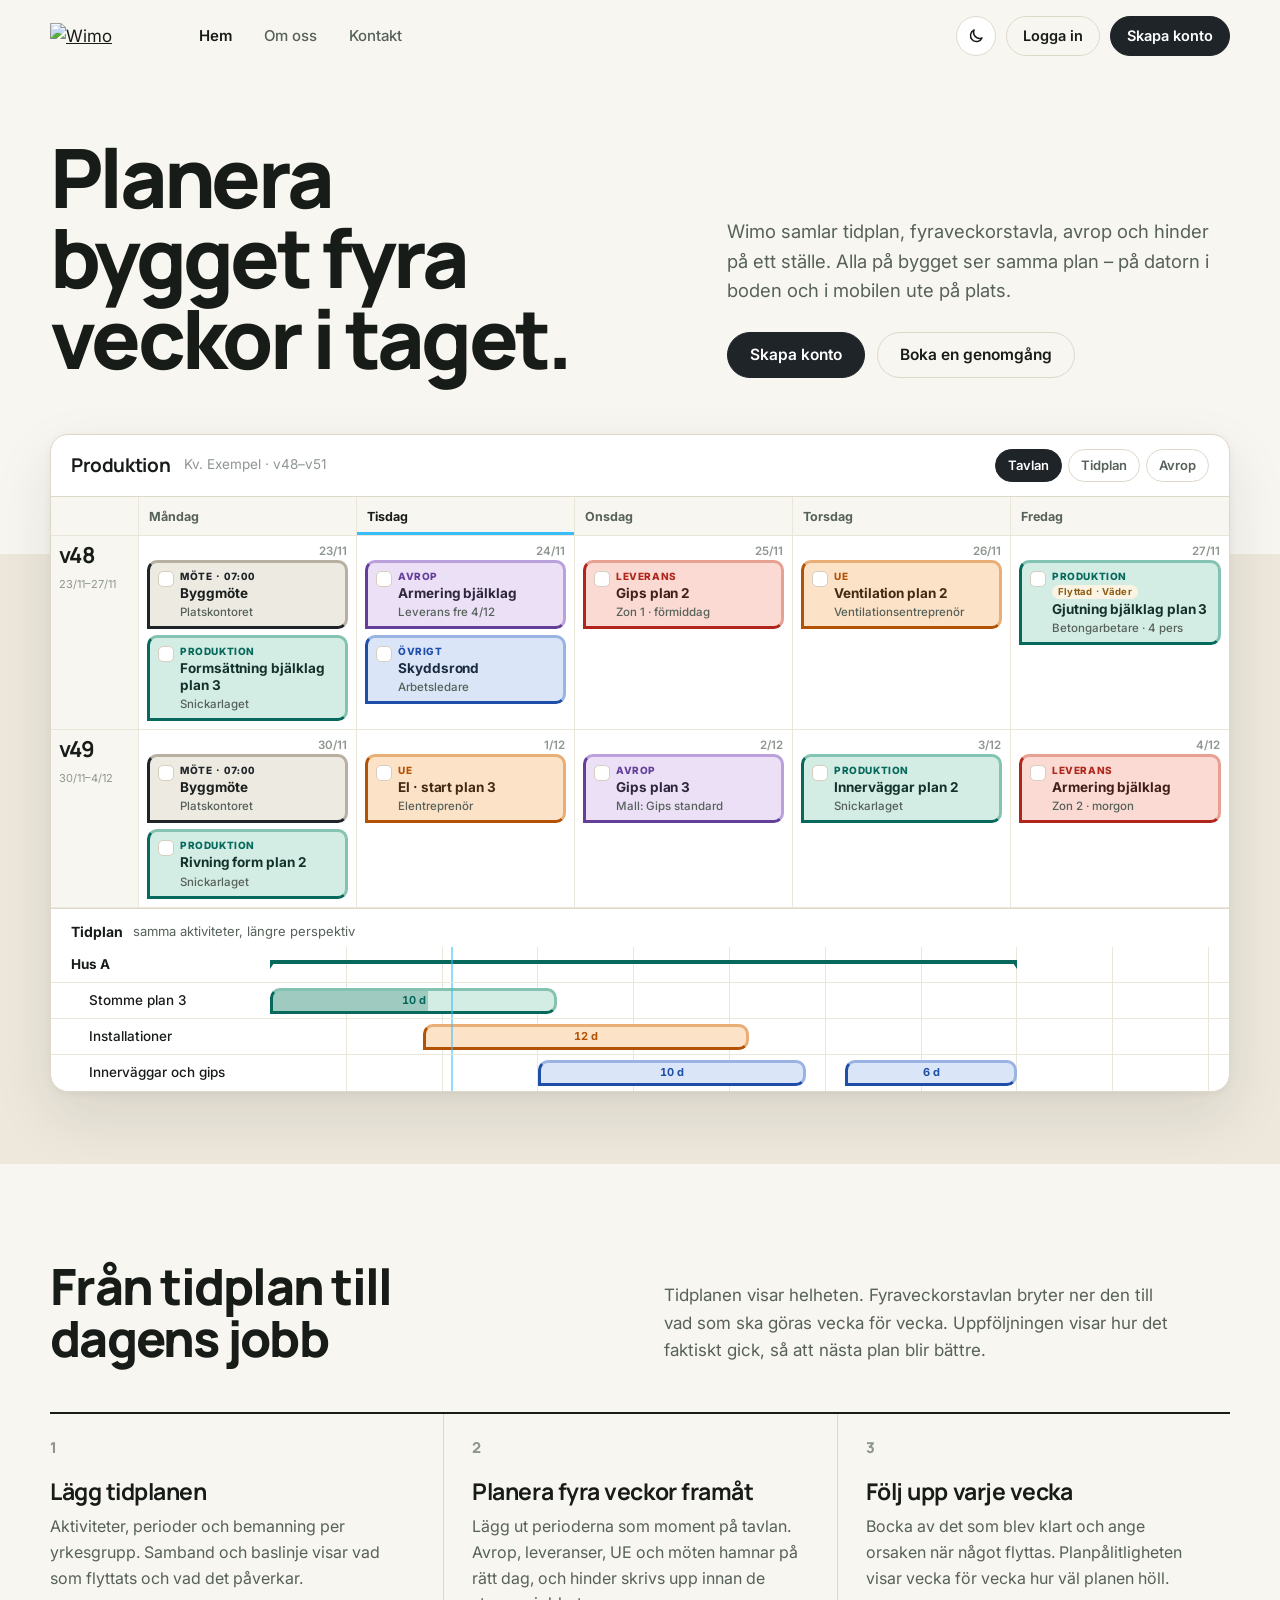
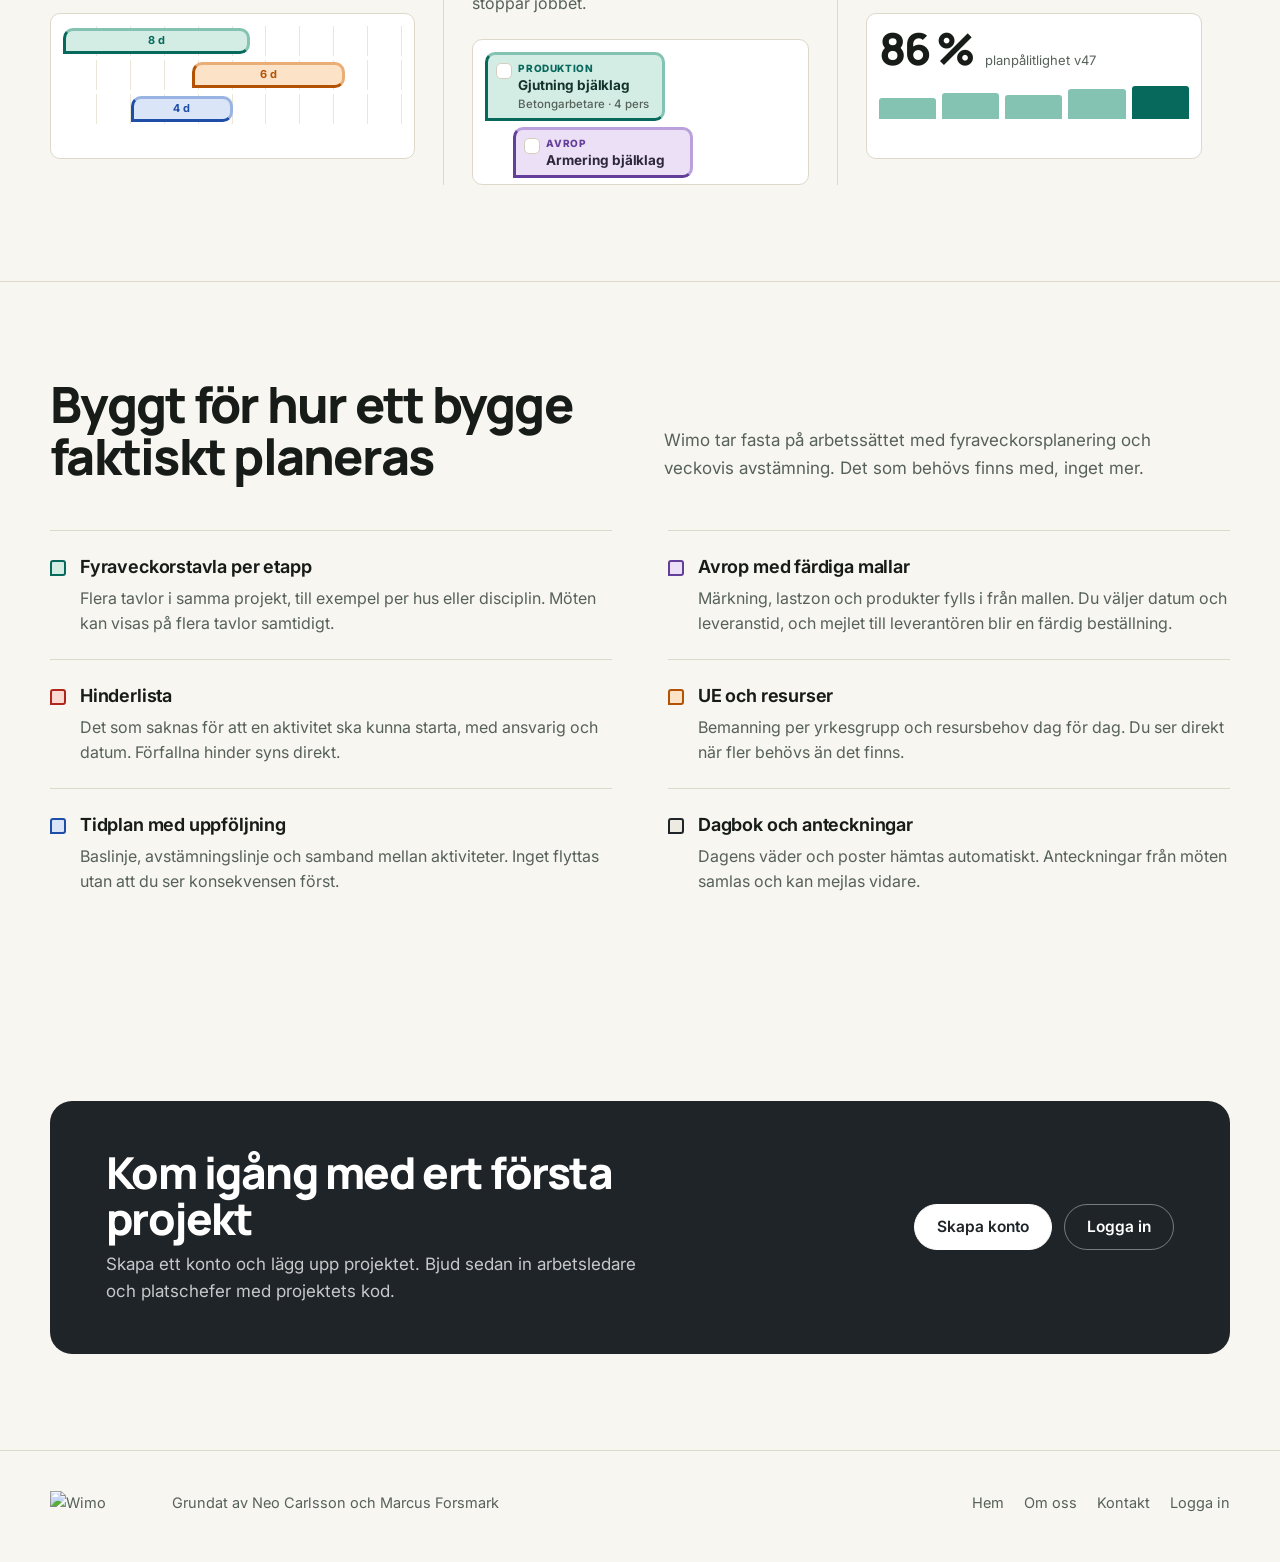
==== commit a2ffffcc: "Add files via upload" ====
--- a/index.html
+++ b/index.html
@@ -3,345 +3,136 @@
 <head>
   <meta charset="utf-8">
   <meta name="viewport" content="width=device-width, initial-scale=1">
-  <title>Wimo</title>
-  <script>try { if (localStorage.getItem("wimo-tema") === "mork") document.documentElement.setAttribute("data-tema", "mork"); } catch (e) { }</script>
+  <title>Wimo – fyraveckorsplanering för byggarbetsplatsen</title>
+  <meta name="description" content="Wimo samlar tidplan, fyraveckorstavla, avrop och hinder på ett ställe, så att alla på bygget ser samma plan.">
   <link rel="icon" type="image/png" sizes="32x32" href="img/favicon-32.png?v=1">
-  <link rel="icon" type="image/png" sizes="192x192" href="img/favicon-192.png?v=1">
-  <link rel="apple-touch-icon" sizes="180x180" href="img/apple-touch-icon.png?v=1">
-  <link rel="manifest" href="manifest.webmanifest">
-  <meta name="theme-color" content="#f8f6f0" id="p4Temafarg">
-  <meta name="apple-mobile-web-app-capable" content="yes">
-  <meta name="apple-mobile-web-app-title" content="Wimo">
-  <meta name="description" content="Wimo – digital fyraveckorstavla för produktionsplanering på byggarbetsplatser.">
-  <meta name="theme-color" content="#f8f6f0">
-
+  <link rel="apple-touch-icon" href="img/apple-touch-icon.png?v=1">
+  <script>if (/[?&]skarm=/.test(location.search) || matchMedia("(display-mode: standalone)").matches) location.replace("konto.html" + location.search + location.hash);</script>
+  <script>try { if (localStorage.getItem("wimo-tema") === "mork" || (!localStorage.getItem("wimo-tema") && matchMedia("(prefers-color-scheme: dark)").matches)) document.documentElement.setAttribute("data-tema", "mork"); } catch (e) { }</script>
   <link rel="preconnect" href="https://fonts.googleapis.com">
   <link rel="preconnect" href="https://fonts.gstatic.com" crossorigin>
   <link rel="stylesheet" href="https://fonts.googleapis.com/css2?family=Inter:wght@400;500;600;700&family=Manrope:wght@600;700;800&display=swap">
-
-  <link rel="stylesheet" href="css/bas.css?v=20261118k">
-  <link rel="stylesheet" href="css/dialoger.css?v=20261118k">
-  <link rel="stylesheet" href="css/vyer.css?v=20261118k">
-  <link rel="stylesheet" href="css/utskrift.css?v=20261118k">
-  <link rel="stylesheet" href="css/skal.css?v=20261118k">
-  <link rel="stylesheet" href="css/konto.css?v=20261118k">
-  <link rel="stylesheet" href="css/datumval.css?v=20261118k">
-  <link rel="stylesheet" href="css/gantt.css?v=20261118k">
-  <link rel="stylesheet" href="css/dagbok.css?v=20261118k">
-  <link rel="stylesheet" href="css/forslag.css?v=20261118k">
-  <link rel="stylesheet" href="css/tidplan.css?v=20261118k">
-  <link rel="stylesheet" href="css/tema.css?v=20261118k">
-  <link rel="stylesheet" href="css/backup.css?v=20261118k">
-  <link rel="stylesheet" href="css/hjalp.css?v=20261118k">
-  <link rel="stylesheet" href="css/hindernotis.css?v=20261118k">
-  <link rel="stylesheet" href="css/mobil.css?v=20261118k">
+  <link rel="stylesheet" href="css/webb.css?v=4">
 </head>
-<body class="p4-laddar">
-  <!-- Laddning medan inloggningen kontrolleras -->
-  <div class="p4-laddning" id="p4Laddning" role="status">
-    <img class="p4-ord p4-logotyp" src="img/wimo.png?v=1" alt="Wimo" width="660" height="160">
-    <span class="p4-snurr" aria-hidden="true"></span>
-    <p id="p4LaddningText">Startar Wimo…</p>
-  </div>
-
-  <!-- Väntar på godkännande: inloggad men inte godkänd av en admin -->
-  <div class="p4-vantesida" id="p4Vantar" role="status">
-    <div class="p4-vantar-kort">
-      <img class="p4-ord p4-logotyp" src="img/wimo.png?v=1" alt="Wimo" width="660" height="160">
-      <span class="p4-vantar-ikon" aria-hidden="true"></span>
-      <h1 id="p4VantarRubrik">Ditt konto väntar på godkännande</h1>
-      <p id="p4VantarText"></p>
-      <form class="p4-vantar-kod" id="p4VantarKodForm" novalidate>
-        <label for="p4VantarKod">Har du fått en projektkod?</label>
-        <div class="p4-vantar-kodrad"><input class="f p4-kodfalt" id="p4VantarKod" autocomplete="off" autocapitalize="characters" spellcheck="false" maxlength="12" placeholder="T.ex. K7M4QX"><button type="submit" class="mknapp primar">Skicka ansökan</button></div>
-        <div class="notis dold" id="p4VantarKodSvar" role="status"></div>
-      </form>
-      <button type="button" class="mknapp primar p4-vantar-skapa dold" id="p4VantarSkapa">+ Skapa ett projekt</button>
-      <button type="button" class="mknapp" id="p4VantarLoggaUt">Logga ut</button>
+<body>
+<header class="nav">
+  <div class="ram nav-inre">
+    <a class="nav-logga" href="index.html" aria-label="Wimo – till startsidan"><img class="svart" src="img/wimo.png" alt="Wimo" width="107" height="26"><img class="vit" src="img/wimo-vit.png" alt="" width="107" height="26"></a>
+    <nav aria-label="Huvudmeny"><ul class="nav-lankar"><li><a href="index.html" aria-current="page">Hem</a></li><li><a href="om-oss.html">Om oss</a></li><li><a href="kontakt.html">Kontakt</a></li><li class="bara-mobil"><a href="konto.html" data-konto="logga">Logga in</a></li></ul></nav>
+    <div class="nav-hoger">
+      <button type="button" class="tema" aria-pressed="false" aria-label="Byt till mörkt läge" title="Byt till mörkt läge">
+        <svg class="mane" viewBox="0 0 24 24" fill="none" stroke="currentColor" stroke-width="2" stroke-linecap="round" stroke-linejoin="round" aria-hidden="true"><path d="M20 14.5A8 8 0 0 1 9.5 4 8 8 0 1 0 20 14.5z"/></svg>
+        <svg class="sol" viewBox="0 0 24 24" fill="none" stroke="currentColor" stroke-width="2" stroke-linecap="round" aria-hidden="true"><circle cx="12" cy="12" r="4"/><path d="M12 2v2M12 20v2M4.9 4.9l1.4 1.4M17.7 17.7l1.4 1.4M2 12h2M20 12h2M4.9 19.1l1.4-1.4M17.7 6.3l1.4-1.4"/></svg>
+      </button>
+      <a class="knapp ljus liten" href="konto.html" data-konto="logga">Logga in</a>
+      <a class="knapp liten" href="konto.html#skapa-konto" data-konto="skapa">Skapa konto</a>
+      <button type="button" class="meny" aria-expanded="false" aria-label="Meny"><svg viewBox="0 0 24 24" fill="none" stroke="currentColor" stroke-width="2" stroke-linecap="round" aria-hidden="true"><path d="M4 7h16M4 12h16M4 17h16"/></svg></button>
     </div>
   </div>
-
-  <!-- Inloggning: visas för den som inte är inloggad -->
-  <div class="p4-inloggning" id="p4Inloggning">
-    <section class="p4-in-intro">
-      <img class="p4-ord p4-logotyp" src="img/wimo-vit.png?v=1" alt="Wimo" width="660" height="160">
-      <h1>Fyra veckor framåt.<br>Ett kort per arbetsmoment.</h1>
-      <p>Den digitala fyraveckorstavlan för produktionsplanering — från tidplanen till vad laget gör på onsdag morgon.</p>
-      <ul>
-        <li>Planera moment med material, avrop och förutsättningar</li>
-        <li>Följ upp hinder, bemanning och veckans utfall</li>
-        <li>Projekten sparas i molnet och du når dem från alla dina datorer</li>
-      </ul>
-    </section>
-    <section class="p4-in-kort" aria-labelledby="kkRubrik">
-      <div class="p4-konto-flikar" role="tablist">
-        <button type="button" data-k="logga" role="tab">Logga in</button>
-        <button type="button" data-k="skapa" role="tab">Skapa konto</button>
-      </div>
-      <h2 id="kkRubrik">Välkommen tillbaka</h2>
-      <p class="hjalp" id="kkHjalp"></p>
-      <form id="kkFormular" novalidate>
-        <div class="falt dold" id="kkNamnFalt"><label for="kkNamn">Namn</label><input class="f" id="kkNamn" autocomplete="name" placeholder="Förnamn Efternamn"></div>
-        <div class="falt"><label for="kkEpost">E-post</label><input class="f" id="kkEpost" type="email" autocomplete="email" required></div>
-        <div class="falt"><label for="kkLosen">Lösenord</label><input class="f" id="kkLosen" type="password" autocomplete="current-password" required></div>
-        <div class="falt dold" id="kkLosen2Falt"><label for="kkLosen2">Upprepa lösenordet</label><input class="f" id="kkLosen2" type="password" autocomplete="new-password"></div>
-        <div class="falt dold" id="kkKodFalt"><label for="kkKod">Projektkod <span class="p4-valfri">(om du har fått en)</span></label><input class="f p4-kodfalt" id="kkKod" autocomplete="off" autocapitalize="characters" spellcheck="false" maxlength="12" placeholder="T.ex. K7M4QX"><small class="hjalp">Koden får du av projektadmin. Då är det projektadmin som godkänner dig. Utan kod godkänns kontot av huvudadmin.</small></div>
-        <div class="notis rod dold" id="kkFel" role="alert"></div>
-        <button type="submit" class="p4-btn p4-btn-primar p4-in-skicka" id="kkSkicka">Logga in</button>
-      </form>
-      <button type="button" class="p4-konto-lank" id="kkGlomt">Glömt lösenordet?</button>
-    </section>
-  </div>
-
-  <a class="p4-hoppa" href="#rutnat">Hoppa till tavlan</a>
-
-  <header class="p4-header">
-    <div class="p4-header-inre">
-      <button class="p4-meny" id="p4Meny" type="button" aria-label="Öppna menyn" aria-expanded="false"><span></span><span></span><span></span></button>
-      <a class="p4-brand" href="#" id="p4Brand" title="Till tavlan">
-        <img class="p4-ord p4-logotyp" src="img/wimo.png?v=1" alt="Wimo" width="660" height="160">
-        <img id="logga" class="logga dold" alt="">
-      </a>
-      <button class="projektknapp" id="projektknapp" title="Byt eller hantera projekt"><span class="p4-pre">Projekt</span><span id="projektnamnText">Projekt</span><span class="p4-hindermark dold" id="projektHinder" role="img" aria-label="Öppna hinder">⚠</span><span class="p4-caret" aria-hidden="true"></span></button>
-      <nav class="flikar" id="flikar" aria-label="Tavlor"></nav>
-      <div class="p4-header-hoger">
-        <span class="status" id="status" role="status" aria-live="polite"></span>
-        <button class="p4-tema" id="p4Tema" type="button" title="Byt till mörkt läge" aria-label="Byt till mörkt läge" aria-pressed="false">
-          <svg class="ik-mane" viewBox="0 0 24 24" fill="none" stroke="currentColor" stroke-width="2" stroke-linecap="round" stroke-linejoin="round" aria-hidden="true"><path d="M21 12.8A9 9 0 1 1 11.2 3a7 7 0 0 0 9.8 9.8z"/></svg>
-          <svg class="ik-sol" viewBox="0 0 24 24" fill="none" stroke="currentColor" stroke-width="2" stroke-linecap="round" aria-hidden="true"><circle cx="12" cy="12" r="4.2"/><path d="M12 2v2.2M12 19.8V22M2 12h2.2M19.8 12H22M4.9 4.9l1.6 1.6M17.5 17.5l1.6 1.6M4.9 19.1l1.6-1.6M17.5 6.5l1.6-1.6"/></svg>
-        </button>
-        <label class="p4-sok" title="Sök bland posterna på tavlan ( / )">
-          <span class="p4-ik ik-sok" aria-hidden="true"></span>
-          <input id="p4Sok" type="search" placeholder="Sök på tavlan" autocomplete="off" aria-label="Sök på tavlan">
-          <kbd>/</kbd>
-        </label>
-        <button class="p4-konto" id="p4Konto" type="button"><span class="p4-konto-avatar" aria-hidden="true"></span><span class="p4-konto-text">Logga in</span></button>
+</header>
+<main>
+<section class="hero">
+  <div class="ram">
+    <div class="hero-text">
+      <h1>Planera bygget fyra veckor i taget.</h1>
+      <div>
+        <p class="hero-ingress">Wimo samlar tidplan, fyraveckorstavla, avrop och hinder på ett ställe. Alla på bygget ser samma plan – på datorn i boden och i mobilen ute på plats.</p>
+        <div class="hero-knappar"><a class="knapp" href="konto.html#skapa-konto" data-konto="skapa">Skapa konto</a><a class="knapp ljus" href="kontakt.html">Boka en genomgång</a></div>
       </div>
     </div>
-  </header>
-
-  <div class="p4-molnbanner dold" id="p4MolnBanner" role="status">
-    <span id="p4MolnBannerText"></span>
-    <button type="button" id="p4MolnBannerKnapp">Visa</button>
-  </div>
-
-  <div class="p4-skal">
-    <nav class="p4-sidebar" id="p4Sidebar" aria-label="Huvudmeny">
-      <div class="p4-navgrupp">
-        <div class="p4-navrubrik">Översikt</div>
-        <button class="p4-nav aktiv" type="button" data-nav="tavla"><span class="p4-ik ik-tavla"></span><span>Tavlan</span></button>
-        <button class="p4-nav" type="button" data-nav="dash"><span class="p4-ik ik-dash"></span><span>Projektöversikt</span><span class="p4-badge dold" id="p4AtgBadge" title="Kräver åtgärd"></span></button>
-        <button class="p4-nav" type="button" data-nav="tidplan"><span class="p4-ik ik-tidplan"></span><span>Tidplan</span></button>
-        <button class="p4-nav" type="button" data-nav="start"><span class="p4-ik ik-lista"></span><span>Att göra</span><span class="p4-badge p4-badge-ljus dold" id="p4AgBadge" title="Öppna punkter"></span></button>
-        <button class="p4-nav" type="button" data-nav="backup"><span class="p4-ik ik-backup"></span><span>Back up</span><span class="p4-badge p4-badge-ljus dold" id="p4BuBadge" title="Back-up jobb som är redo"></span></button>
-        <button class="p4-nav" type="button" data-nav="gantt"><span class="p4-ik ik-gantt"></span><span>Gantt-schema</span></button>
-        <button class="p4-nav" type="button" data-nav="dagbok"><span class="p4-ik ik-dagbok"></span><span>Dagbok</span></button>
-        <button class="p4-nav" type="button" data-nav="anteckningar"><span class="p4-ik ik-anteckning"></span><span>Anteckningar</span></button>
-      </div>
-      <div class="p4-navgrupp">
-        <div class="p4-navrubrik">Uppföljning</div>
-        <button class="p4-nav" id="utfallKnapp" type="button"><span class="p4-ik ik-utfall"></span><span>Veckans utfall</span></button>
-        <button class="p4-nav" id="resursKnapp" type="button"><span class="p4-ik ik-folk"></span><span>Resurser</span></button>
-        <button class="p4-nav" id="avropKnapp" type="button"><span class="p4-ik ik-last"></span><span>Avropslista</span></button>
-      </div>
-      <div class="p4-navgrupp">
-        <div class="p4-navrubrik">Data</div>
-        <button class="p4-nav" type="button" data-klick="visning"><span class="p4-ik ik-tv"></span><span>Visningsläge</span></button>
-        <button class="p4-nav" id="skrivUt" type="button"><span class="p4-ik ik-skriv"></span><span>Skriv ut</span></button>
-        <button class="p4-nav" type="button" data-nav="konto"><span class="p4-ik ik-konto"></span><span>Mitt konto</span><span class="p4-badge dold" id="p4KontoBadge"></span></button>
-      </div>
-      <div class="p4-navgrupp">
-        <div class="p4-navrubrik">Stöd</div>
-        <button class="p4-nav" type="button" data-nav="hjalp"><span class="p4-ik ik-hjalp"></span><span>Hjälp</span></button>
-        <button class="p4-nav" type="button" data-nav="forslag"><span class="p4-ik ik-forslag"></span><span>Förslag</span></button>
-        <button class="p4-nav dold" type="button" id="p4Installera"><span class="p4-ik ik-installera"></span><span>Installera appen</span></button>
-      </div>
-
-      <div class="p4-backup" id="p4Backup">
-        <div class="p4-backup-rad"><span class="p4-prick" id="p4BackupPrick"></span><b>Molnsynk</b></div>
-        <p id="p4BackupText">Ansluter till molnet…</p>
-      </div>
-
-      <button class="p4-nav p4-nav-liten" type="button" id="p4Genvagar"><span class="p4-ik ik-tangent"></span><span>Kortkommandon</span><kbd>?</kbd></button>
-    </nav>
-    <div class="p4-skugga" id="p4Skugga"></div>
-
-    <main class="p4-main" id="p4Main">
-      <section class="p4-tavlasida" aria-label="Fyraveckorstavlan">
-        <div class="p4-hero">
-          <div class="p4-hero-text">
-            <input class="tavlanamn" id="tavlanamn" aria-label="Tavlans namn" title="Klicka för att byta namn på tavlan">
-            <div class="p4-hero-meta">
-              <span class="spann" id="spann"></span>
-              <span class="p4-laschip" title="Du kan se allt i projektet men inte ändra något. Be en admin om du behöver redigera.">Bara läsbehörighet</span>
-              <span class="vychip dold" id="vychip">Du tittar utanför planen <button id="tillPlanen">Till planen</button></span>
-              <button class="kedjechip dold" id="kedjechip" title="Dölj den markerade kedjan">Kedja visas · Dölj ×</button>
-            </div>
-          </div>
-          <div class="p4-hero-knappar">
-            <button class="navknapp dold" id="skarmLank" title="Länk som visar tavlan på en skärm, till exempel i Yodeck">Länk till skärm</button>
-            <button class="navknapp" id="visning" title="Avsluta visningsläget ( V )">Avsluta visning</button>
-          </div>
+    <div class="scen spela" aria-label="Exempel på en fyraveckorstavla i Wimo" role="img">
+      <div class="fonster" aria-hidden="true">
+        <div class="fonster-topp"><b>Produktion</b><span>Kv. Exempel · v48–v51</span><div class="flikar"><span class="vald">Tavlan</span><span>Tidplan</span><span>Avrop</span></div></div>
+        <div class="tavla">
+          <div class="dh"></div><div class="dh">Måndag</div><div class="dh idag d2">Tisdag</div><div class="dh d3">Onsdag</div><div class="dh d4">Torsdag</div><div class="dh d5">Fredag</div>
+          <div class="vk"><b>v48</b><small>23/11–27/11</small></div>
+          <div><span class="dnr">23/11</span><div class="post mote" style="--d:0"><i>Möte · 07:00</i><b>Byggmöte</b><small>Platskontoret</small></div><div class="post " style="--d:1"><i>Produktion</i><b>Formsättning bjälklag plan 3</b><small>Snickarlaget</small></div></div>
+          <div class="d2"><span class="dnr">24/11</span><div class="post avrop" style="--d:2"><i>Avrop</i><b>Armering bjälklag</b><small>Leverans fre 4/12</small></div><div class="post ovr" style="--d:3"><i>Övrigt</i><b>Skyddsrond</b><small>Arbetsledare</small></div></div>
+          <div class="d3"><span class="dnr">25/11</span><div class="post lev" style="--d:4"><i>Leverans</i><b>Gips plan 2</b><small>Zon 1 · förmiddag</small></div></div>
+          <div class="d4"><span class="dnr">26/11</span><div class="post ue" style="--d:5"><i>UE</i><b>Ventilation plan 2</b><small>Ventilationsentreprenör</small></div></div>
+          <div class="d5"><span class="dnr">27/11</span><div class="post flytt" style="--d:6"><i>Produktion <span class="flyttmark">Flyttad · Väder</span></i><b>Gjutning bjälklag plan 3</b><small>Betongarbetare · 4 pers</small></div></div>
+          <div class="vk"><b>v49</b><small>30/11–4/12</small></div>
+          <div><span class="dnr">30/11</span><div class="post mote" style="--d:7"><i>Möte · 07:00</i><b>Byggmöte</b><small>Platskontoret</small></div><div class="post " style="--d:8"><i>Produktion</i><b>Rivning form plan 2</b><small>Snickarlaget</small></div></div>
+          <div class="d2"><span class="dnr">1/12</span><div class="post ue" style="--d:9"><i>UE</i><b>El · start plan 3</b><small>Elentreprenör</small></div></div>
+          <div class="d3"><span class="dnr">2/12</span><div class="post avrop" style="--d:10"><i>Avrop</i><b>Gips plan 3</b><small>Mall: Gips standard</small></div></div>
+          <div class="d4"><span class="dnr">3/12</span><div class="post " style="--d:11"><i>Produktion</i><b>Innerväggar plan 2</b><small>Snickarlaget</small></div></div>
+          <div class="d5"><span class="dnr">4/12</span><div class="post lev" style="--d:12"><i>Leverans</i><b>Armering bjälklag</b><small>Zon 2 · morgon</small></div></div>
         </div>
-
-        <div class="p4-verktyg">
-          <div class="p4-grupp" role="group" aria-label="Bläddra">
-            <button class="navknapp" id="bakat" title="Bläddra en vecka bakåt — planen påverkas inte ( ← )">←<span class="p4-txt"> Föregående</span></button>
-            <button class="navknapp" id="idagKnapp" title="Bläddra till innevarande vecka ( T )">Denna vecka</button>
-            <button class="navknapp" id="framat" title="Bläddra en vecka framåt — planen påverkas inte ( → )"><span class="p4-txt">Nästa </span>→</button>
-          </div>
-          <span class="veckoval" id="veckoval">
-            <button type="button" data-v="1">1 vecka</button><button type="button" data-v="2">2 veckor</button><button type="button" data-v="4">4 veckor</button>
-          </span>
-          <div class="p4-verktyg-hoger">
-            <button class="navknapp" id="pagaendeKnapp" title="Visa flerdagarsmoment på dagarna mellan start och klart (gäller denna tavla)">Pågående</button>
-            <button class="navknapp" id="nyTavlaKnapp" title="Skapa en ny tavla i projektet, t.ex. för ett annat delområde">+ Ny tavla</button>
-          </div>
+        <div class="tidplan">
+          <div class="tp-rubrik"><b>Tidplan</b><span>samma aktiviteter, längre perspektiv</span></div>
+          <div class="tp-rad"><span>Hus A</span><div class="tp-spar"><i class="stapel grupp" style="left:2%;width:78%"></i><i class="idaglinje" style="left:21%"></i></div></div>
+          <div class="tp-rad"><span class="under">Stomme plan 3</span><div class="tp-spar"><i class="stapel" style="left:2%;width:30%;--d:0"><i class="fyll" style="width:55%"></i><em>10 d</em></i><i class="idaglinje" style="left:21%"></i></div></div>
+          <div class="tp-rad"><span class="under">Installationer</span><div class="tp-spar"><i class="stapel ue" style="left:18%;width:34%;--d:1"><em>12 d</em></i><i class="idaglinje" style="left:21%"></i></div></div>
+          <div class="tp-rad"><span class="under">Innerväggar och gips</span><div class="tp-spar"><i class="stapel ovr" style="left:30%;width:28%;--d:2"><em>10 d</em></i><i class="stapel ovr" style="left:62%;width:18%;--d:3"><em>6 d</em></i><i class="idaglinje" style="left:21%"></i></div></div>
         </div>
-
-        <div class="p4-filter" role="group" aria-label="Visa posttyper">
-          <span class="p4-filter-rubrik">Visa</span>
-          <label class="p4-chip c-mote"><input type="checkbox" id="v-mote" checked><span class="p4-chipprick"></span>Möte</label>
-          <label class="p4-chip c-produktion"><input type="checkbox" id="v-produktion" checked><span class="p4-chipprick"></span>Produktion</label>
-          <label class="p4-chip c-avrop"><input type="checkbox" id="v-avrop" checked><span class="p4-chipprick"></span>Avrop</label>
-          <label class="p4-chip c-leverans"><input type="checkbox" id="v-leverans" checked><span class="p4-chipprick"></span>Leverans / viktigt</label>
-          <label class="p4-chip c-ue"><input type="checkbox" id="v-ue" checked><span class="p4-chipprick"></span>UE</label>
-          <label class="p4-chip c-franvaro"><input type="checkbox" id="v-franvaro" checked><span class="p4-chipprick"></span>Frånvaro</label>
-          <label class="p4-chip c-ovrigt"><input type="checkbox" id="v-ovrigt" checked><span class="p4-chipprick"></span>Övrigt</label>
-          <span class="p4-sokinfo dold" id="p4SokInfo"></span>
-        </div>
-
-        <div class="varningsremsa" id="varningsremsa"></div>
-        <div class="tavla"><div class="rutnat" id="rutnat"></div></div>
-        <div class="tomtavla dold" id="tomtavla">
-          <b>Tavlan är tom — dags att lägga upp planen.</b>
-          <span>Börja med denna vecka och nästa från huvudtidplanen. Bryt ner till delar, och backa avrop efter ledtiden.</span>
-          <div class="p4-tom-knappar">
-            <button type="button" class="p4-btn p4-btn-primar" id="planeraKnapp" title="Femstegsguide för ett produktionsmoment ( P )">Planera första momentet</button>
-            <button type="button" class="p4-btn p4-btn-ljus" id="snabbPostKnapp" title="Ny post ( N )">+ Snabb post</button>
-          </div>
-        </div>
-        <p class="p4-tips">Klicka på en post för att öppna den · dra för att flytta · dubbelklicka för att redigera · <b>+ Post</b> i varje dag</p>
-      </section>
-
-      <aside class="p4-aside" aria-label="Sidopaneler">
-        <div class="panel" id="varningspanel">
-          <h2><span class="p4-ik ik-vader"></span>Vädervarningar<button type="button" class="p4-fallknapp" id="vaderFall" aria-expanded="false" aria-controls="varningsinnehall" title="Visa vädret"><span class="p4-caret" aria-hidden="true"></span></button></h2>
-          <div id="varningsinnehall"></div>
-        </div>
-
-        <div class="panel p4-hinderpanel">
-          <h2><span class="p4-ik ik-hinder"></span>Hinderlista <span class="antal" id="hinderAntal"></span></h2>
-          <div class="hindertopp" id="hindertopp"></div>
-          <div class="varn dold" id="hinderVarn">Fler än tio rader — då ligger ni efter. Det är i sig informationen.</div>
-          <ul class="hinder" id="hinderlista"></ul>
-          <div class="hinderform">
-            <input class="f" id="hVad" placeholder="Vad är hindret?">
-            <div class="rad2">
-              <input class="f" id="hVem" placeholder="Vem (namn)">
-              <input class="f" id="hNar" type="date" title="Senast när det ska vara löst">
-              <button class="mknapp primar" id="hLagg">Lägg till</button>
-            </div>
-          </div>
-        </div>
-
-        <div class="panel" id="historikpanel">
-          <h2><span class="p4-ik ik-historik"></span>Historik <span class="antal" id="histAntal"></span></h2>
-          <ul class="hist" id="historik"></ul>
-          <div class="ordlista" id="ordlista"></div>
-        </div>
-
-      </aside>
-
-      <section class="p4-kontosida" id="p4KontoSida" aria-label="Mitt konto"></section>
-      <div id="dash" class="dold"></div>
-      <div id="pstart" class="dold"></div>
-      <div id="gantt" class="dold" aria-label="Gantt-schema"></div>
-      <div id="dagbok" class="dold" aria-label="Dagbok"></div>
-      <div id="anteckningar" class="dold" aria-label="Anteckningar"></div>
-      <div id="tidplan" class="dold" aria-label="Tidplan"></div>
-      <div id="backup" class="dold" aria-label="Back up"></div>
-      <div id="hjalp" class="dold" aria-label="Hjälp"></div>
-      <div id="forslag" class="dold" aria-label="Förslag"></div>
-    </main>
-  </div>
-
-  <footer class="p4-footer">
-    <div class="p4-footer-inre">
-      <div class="p4-footer-kol p4-footer-brand">
-        <div class="p4-brand p4-brand-mork"><img class="p4-ord p4-logotyp" src="img/wimo-vit.png?v=1" alt="Wimo" width="660" height="160"></div>
-        <p>Digital fyraveckorstavla för produktionsplanering. Fyra veckor framåt, ett kort per arbetsmoment — från tidplanen till vad laget gör på onsdag morgon.</p>
-      </div>
-      <div class="p4-footer-kol">
-        <h4>Kortkommandon</h4>
-        <ul class="p4-genvagslista">
-          <li><kbd>N</kbd> Snabb post</li><li><kbd>P</kbd> Planera moment</li>
-          <li><kbd>←</kbd><kbd>→</kbd> Bläddra veckor</li><li><kbd>T</kbd> Denna vecka</li>
-          <li><kbd>/</kbd> Sök</li><li><kbd>H</kbd> Hjälp</li><li><kbd>Esc</kbd> Stäng</li>
-        </ul>
-      </div>
-      <div class="p4-footer-kol">
-        <h4>Din data</h4>
-        <p>Projekten sparas automatiskt i molnet, med en kopia i webbläsaren så att Wimo fungerar även utan nät. Bara projektets medlemmar och admin kommer åt ett projekt.</p>
-        <p class="p4-footer-lagring" id="p4Lagring"></p>
       </div>
     </div>
-    <div class="p4-footer-botten"><span>Wimo · v<span id="p4Version"></span></span><span>Sparas i molnet · synkas mellan datorer · fungerar offline</span></div>
-  </footer>
+  </div>
+</section>
 
-  <div class="angrarad dold" id="angrarad">
-    <span id="angraText"></span><button type="button" id="angraKnapp">Ångra</button>
+<section class="avsnitt">
+  <div class="ram">
+    <div class="rubrikrad">
+      <h2>Från tidplan till dagens jobb</h2>
+      <p>Tidplanen visar helheten. Fyraveckorstavlan bryter ner den till vad som ska göras vecka för vecka. Uppföljningen visar hur det faktiskt gick, så att nästa plan blir bättre.</p>
+    </div>
+    <ol class="floede">
+      <li>
+        <h3>Lägg tidplanen</h3>
+        <p>Aktiviteter, perioder och bemanning per yrkesgrupp. Samband och baslinje visar vad som flyttats och vad det påverkar.</p>
+        <div class="mini" aria-hidden="true">
+          <div class="tp-spar" style="height:30px"><i class="stapel" style="left:0;width:55%;top:2px"><em>8 d</em></i></div>
+          <div class="tp-spar" style="height:30px;margin-top:4px"><i class="stapel ue" style="left:38%;width:45%;top:2px"><em>6 d</em></i></div>
+          <div class="tp-spar" style="height:30px;margin-top:4px"><i class="stapel ovr" style="left:20%;width:30%;top:2px"><em>4 d</em></i></div>
+        </div>
+      </li>
+      <li>
+        <h3>Planera fyra veckor framåt</h3>
+        <p>Lägg ut perioderna som moment på tavlan. Avrop, leveranser, UE och möten hamnar på rätt dag, och hinder skrivs upp innan de stoppar jobbet.</p>
+        <div class="mini" aria-hidden="true"><div class="post " style="--d:0"><i>Produktion</i><b>Gjutning bjälklag</b><small>Betongarbetare · 4 pers</small></div><div class="post avrop" style="--d:0"><i>Avrop</i><b>Armering bjälklag</b></div></div>
+      </li>
+      <li>
+        <h3>Följ upp varje vecka</h3>
+        <p>Bocka av det som blev klart och ange orsaken när något flyttas. Planpålitligheten visar vecka för vecka hur väl planen höll.</p>
+        <div class="mini" aria-hidden="true"><div class="mini-tal"><b>86 %</b><span>planpålitlighet v47</span></div><div class="mini-staplar"><i style="height:55%"></i><i style="height:68%"></i><i style="height:62%"></i><i style="height:78%"></i><i class="nu" style="height:86%"></i></div></div>
+      </li>
+    </ol>
   </div>
+</section>
 
-  <div id="utskrift"></div>
-  <div id="utskriftsfot"></div>
+<section class="avsnitt">
+  <div class="ram">
+    <div class="rubrikrad">
+      <h2>Byggt för hur ett bygge faktiskt planeras</h2>
+      <p>Wimo tar fasta på arbetssättet med fyraveckorsplanering och veckovis avstämning. Det som behövs finns med, inget mer.</p>
+    </div>
+    <ul class="funktioner">
+      <li class="f-prod"><div><h3>Fyraveckorstavla per etapp</h3><p>Flera tavlor i samma projekt, till exempel per hus eller disciplin. Möten kan visas på flera tavlor samtidigt.</p></div></li>
+      <li class="f-avrop"><div><h3>Avrop med färdiga mallar</h3><p>Märkning, lastzon och produkter fylls i från mallen. Du väljer datum och leveranstid, och mejlet till leverantören blir en färdig beställning.</p></div></li>
+      <li class="f-lev"><div><h3>Hinderlista</h3><p>Det som saknas för att en aktivitet ska kunna starta, med ansvarig och datum. Förfallna hinder syns direkt.</p></div></li>
+      <li class="f-ue"><div><h3>UE och resurser</h3><p>Bemanning per yrkesgrupp och resursbehov dag för dag. Du ser direkt när fler behövs än det finns.</p></div></li>
+      <li class="f-ovr"><div><h3>Tidplan med uppföljning</h3><p>Baslinje, avstämningslinje och samband mellan aktiviteter. Inget flyttas utan att du ser konsekvensen först.</p></div></li>
+      <li class="f-mote"><div><h3>Dagbok och anteckningar</h3><p>Dagens väder och poster hämtas automatiskt. Anteckningar från möten samlas och kan mejlas vidare.</p></div></li>
+    </ul>
+  </div>
+</section>
 
-  <!-- Domänlogik (core) -->
-  <script src="js/core/konstanter.js?v=20261118k"></script>
-  <script src="js/core/datum.js?v=20261118k"></script>
-  <script src="js/core/kalender.js?v=20261118k"></script>
-  <script src="js/core/tpberakning.js?v=20261118k"></script>
-  <script src="js/core/kort.js?v=20261118k"></script>
-  <script src="js/core/operationer.js?v=20261118k"></script>
-  <script src="js/core/avrop.js?v=20261118k"></script>
-  <script src="js/core/resurser.js?v=20261118k"></script>
-  <script src="js/core/franvaro.js?v=20261118k"></script>
-  <script src="js/core/foretag.js?v=20261118k"></script>
-  <script src="js/core/projekt.js?v=20261118k"></script>
-
-  <!-- Gränssnitt, lagring och dialoger -->
-  <script src="js/app/grund.js?v=20261118k"></script>
-  <script src="js/app/tavla.js?v=20261118k"></script>
-  <script src="js/app/flytt.js?v=20261118k"></script>
-  <script src="js/app/guide.js?v=20261118k"></script>
-  <script src="js/app/redigera.js?v=20261118k"></script>
-  <script src="js/app/utfall-vader.js?v=20261118k"></script>
-  <script src="js/app/utskrift.js?v=20261118k"></script>
-  <script src="js/app/register.js?v=20261118k"></script>
-  <script src="js/app/oversikt.js?v=20261118k"></script>
-  <script src="js/app/projekt.js?v=20261118k"></script>
-  <script src="js/app/gantt.js?v=20261118k"></script>
-  <script src="js/app/backup.js?v=20261118k"></script>
-  <script src="js/app/hjalp.js?v=20261118k"></script>
-  <script src="js/app/dagbok.js?v=20261118k"></script>
-  <script src="js/app/forslag.js?v=20261118k"></script>
-  <script src="js/app/tidplan.js?v=20261118k"></script>
-  <script src="js/app/tidplan-resurser.js?v=20261118k"></script>
-  <script src="js/app/tidplan-uppfoljning.js?v=20261118k"></script>
-  <script src="js/app/tidplan-samband.js?v=20261118k"></script>
-  <script src="js/app/tidplan-tavla.js?v=20261118k"></script>
-  <script src="js/app/tidplan-utskrift.js?v=20261118k"></script>
-  <script src="js/app/anteckningar.js?v=20261118k"></script>
-  <script src="js/app/hindernotis.js?v=20261118k"></script>
-
-  <!-- Det nya skalet: navigering, sök, kortkommandon och säkerhetskopia -->
-  <script src="js/skal.js?v=20261118k"></script>
-
-  <!-- Egen datumväljare för alla datumfält -->
-  <script src="js/app/datumval.js?v=20261118k"></script>
-
-  <!-- Konto och molnsynk (Firebase) -->
-  <script src="js/konto/firebase-config.js?v=20261118k"></script>
-  <script src="js/konto/konto.js?v=20261118k"></script>
+<section class="borja">
+  <div class="ram">
+    <div class="borja-inre">
+      <div><h2>Kom igång med ert första projekt</h2><p>Skapa ett konto och lägg upp projektet. Bjud sedan in arbetsledare och platschefer med projektets kod.</p></div>
+      <div class="borja-knappar"><a class="knapp" href="konto.html#skapa-konto" data-konto="skapa">Skapa konto</a><a class="knapp ljus" href="konto.html" data-konto="logga">Logga in</a></div>
+    </div>
+  </div>
+</section>
+</main>
+<footer class="fot">
+  <div class="ram fot-inre">
+    <a class="fot-logga" href="index.html" aria-label="Wimo"><img class="svart" src="img/wimo.png" alt="Wimo" width="90" height="22"><img class="vit" src="img/wimo-vit.png" alt="" width="90" height="22"></a>
+    <span>Grundat av Neo Carlsson och Marcus Forsmark</span>
+    <nav aria-label="Sidfot"><a href="index.html">Hem</a><a href="om-oss.html">Om oss</a><a href="kontakt.html">Kontakt</a><a href="konto.html" data-konto="logga">Logga in</a></nav>
+  </div>
+</footer>
+<script src="js/webb.js?v=3"></script>
 </body>
-</html>+</html>
--- a/css/webb.css
+++ b/css/webb.css
@@ -0,0 +1,321 @@
+/* ======================================================================
+   Wimo · startsidan (wimo.se/webb): Hem, Om oss, Kontakt
+   Samma färger och typsnitt som appen, ljust och mörkt läge.
+   ====================================================================== */
+
+:root {
+  --bg: #f8f6f0;
+  --bg-alt: #eee8dc;
+  --kort: #ffffff;
+  --text: #181c19;
+  --dampad: #56615a;
+  --svag: #8e968f;
+  --linje: #ded8cb;
+  --linje-ljus: #ebe6da;
+  --knapp: #1f2428;
+  --knapp-hover: #323a40;
+  --knapp-text: #ffffff;
+  --pop: #38bdf8;
+  --bock-kant: #d6cfbf; --varning: #8a5b12; --varning-fyll: #fbf3e3;
+  --mote: #1f2428;      --mote-fyll: #edeae2;       --mote-kant: #b7b0a1;
+  --prod: #07695b;      --prod-fyll: #d3ece4;       --prod-kant: #84c3b1;
+  --avrop: #643f9a;     --avrop-fyll: #ebe0f6;      --avrop-kant: #bba1dc;
+  --lev: #b0261b;       --lev-fyll: #fadad3;        --lev-kant: #e6a193;
+  --ue: #b35204;        --ue-fyll: #fce2c6;         --ue-kant: #e9ad76;
+  --ovr: #1f4ea8;       --ovr-fyll: #dae6f8;        --ovr-kant: #99b4e3;
+  --skugga: 0 24px 60px rgba(24, 28, 25, .10), 0 2px 8px rgba(24, 28, 25, .05);
+  --r: 14px;
+  --bredd: 1180px;
+}
+html[data-tema="mork"] {
+  color-scheme: dark;
+  --bg: #121517;
+  --bg-alt: #1a1e21;
+  --kort: #1e2327;
+  --text: #eceeed;
+  --dampad: #aab3ae;
+  --svag: #7f8984;
+  --linje: #343b40;
+  --linje-ljus: #2a3034;
+  --bock-kant: #4a545b; --varning: #f1c27c; --varning-fyll: #3a2c14;
+  --knapp: #e8ebe9;
+  --knapp-hover: #ffffff;
+  --knapp-text: #121517;
+  --mote: #d6dadd;      --mote-fyll: #272c30;       --mote-kant: #4c555c;
+  --prod: #43d3b5;      --prod-fyll: #113a32;       --prod-kant: #22705f;
+  --avrop: #bb9bf0;     --avrop-fyll: #2d2244;      --avrop-kant: #5c4789;
+  --lev: #ff7d6c;       --lev-fyll: #45201b;        --lev-kant: #8e3b31;
+  --ue: #ffa553;        --ue-fyll: #43290e;         --ue-kant: #8d5720;
+  --ovr: #82aaff;       --ovr-fyll: #1a2a4a;        --ovr-kant: #375892;
+  --skugga: 0 24px 60px rgba(0, 0, 0, .45), 0 2px 8px rgba(0, 0, 0, .3);
+}
+
+* { box-sizing: border-box; }
+html { -webkit-text-size-adjust: 100%; }
+body {
+  margin: 0;
+  background: var(--bg);
+  color: var(--text);
+  font-family: Inter, system-ui, -apple-system, "Segoe UI", sans-serif;
+  font-size: 17px;
+  line-height: 1.6;
+  -webkit-font-smoothing: antialiased;
+}
+h1, h2, h3 { font-family: Manrope, Inter, system-ui, sans-serif; letter-spacing: -.02em; margin: 0; }
+a { color: inherit; }
+img { display: block; max-width: 100%; }
+:focus-visible { outline: 3px solid var(--pop); outline-offset: 2px; border-radius: 4px; }
+.ram { width: min(var(--bredd), calc(100% - 48px)); margin: 0 auto; }
+.dold-text { position: absolute; width: 1px; height: 1px; overflow: hidden; clip: rect(0 0 0 0); white-space: nowrap; }
+
+/* ---------- knappar ---------- */
+.knapp {
+  display: inline-flex; align-items: center; justify-content: center; gap: 8px;
+  height: 46px; padding: 0 22px;
+  border: 1.5px solid var(--knapp); border-radius: 999px;
+  background: var(--knapp); color: var(--knapp-text);
+  font: 600 15.5px/1 Inter, system-ui, sans-serif; text-decoration: none; cursor: pointer; white-space: nowrap;
+  transition: background .15s, border-color .15s;
+}
+.knapp:hover { background: var(--knapp-hover); border-color: var(--knapp-hover); }
+.knapp.ljus { background: transparent; color: var(--text); border-color: var(--linje); }
+.knapp.ljus:hover { border-color: var(--text); }
+.knapp.liten { height: 40px; padding: 0 16px; font-size: 14.5px; }
+
+/* ---------- navigering ---------- */
+.nav { position: sticky; top: 0; z-index: 20; background: color-mix(in srgb, var(--bg) 88%, transparent); backdrop-filter: blur(10px); border-bottom: 1px solid transparent; transition: border-color .2s; }
+.nav.skuggad { border-bottom-color: var(--linje); }
+.nav-inre { display: flex; align-items: center; gap: 28px; height: 72px; }
+.nav-logga img { height: 26px; width: auto; }
+.nav-logga .vit { display: none; }
+html[data-tema="mork"] .nav-logga .svart, html[data-tema="mork"] .fot-logga .svart { display: none; }
+html[data-tema="mork"] .nav-logga .vit, html[data-tema="mork"] .fot-logga .vit { display: block; }
+.nav-lankar { display: flex; gap: 4px; margin: 0; padding: 0; list-style: none; }
+.nav-lankar a { display: block; padding: 8px 14px; border-radius: 999px; color: var(--dampad); font-size: 15px; font-weight: 500; text-decoration: none; }
+.nav-lankar a:hover { color: var(--text); background: var(--bg-alt); }
+.nav-lankar a[aria-current="page"] { color: var(--text); font-weight: 600; }
+.nav-hoger { display: flex; align-items: center; gap: 10px; margin-left: auto; }
+.tema { width: 40px; height: 40px; display: grid; place-items: center; padding: 0; border: 1px solid var(--linje); border-radius: 999px; background: var(--kort); color: var(--text); cursor: pointer; }
+.tema:hover { border-color: var(--text); }
+.tema svg { width: 18px; height: 18px; }
+.tema .sol { display: none; }
+html[data-tema="mork"] .tema .sol { display: block; }
+html[data-tema="mork"] .tema .mane { display: none; }
+.meny { display: none; width: 40px; height: 40px; padding: 0; border: 1px solid var(--linje); border-radius: 999px; background: var(--kort); color: var(--text); cursor: pointer; place-items: center; }
+.meny svg { width: 18px; height: 18px; }
+
+/* ---------- hero ---------- */
+.hero { padding: 64px 0 0; overflow: hidden; }
+.hero-text { display: grid; grid-template-columns: minmax(0, 1.25fr) minmax(0, 1fr); gap: 48px; align-items: end; }
+.hero h1 { font-size: clamp(42px, 6.4vw, 84px); line-height: .98; font-weight: 800; letter-spacing: -.045em; max-width: 11ch; text-wrap: balance; }
+.hero-ingress { margin: 0 0 6px; color: var(--dampad); font-size: 18.5px; max-width: 44ch; }
+.hero-knappar { display: flex; flex-wrap: wrap; gap: 12px; margin-top: 26px; }
+
+/* tavlan i hjälten */
+.scen { position: relative; margin-top: 56px; padding-bottom: 72px; }
+.scen::before { content: ""; position: absolute; inset: 120px -100vw 0; background: var(--bg-alt); z-index: 0; }
+.fonster { position: relative; z-index: 1; border: 1px solid var(--linje); border-radius: 18px; background: var(--kort); box-shadow: var(--skugga); overflow: hidden; }
+.fonster-topp { display: flex; align-items: center; gap: 14px; padding: 14px 20px; border-bottom: 1px solid var(--linje); }
+.fonster-topp b { font-family: Manrope, Inter, sans-serif; font-size: 19px; letter-spacing: -.02em; }
+.fonster-topp span { color: var(--svag); font-size: 13.5px; }
+.flikar { display: flex; gap: 6px; margin-left: auto; }
+.flikar span { padding: 5px 12px; border-radius: 999px; font-size: 13px; font-weight: 600; color: var(--dampad); border: 1px solid var(--linje); }
+.flikar span.vald { background: var(--knapp); border-color: var(--knapp); color: var(--knapp-text); }
+
+.tavla { display: grid; grid-template-columns: 88px repeat(5, minmax(0, 1fr)); }
+.tavla > div { min-height: 150px; border-right: 1px solid var(--linje-ljus); border-bottom: 1px solid var(--linje-ljus); padding: 8px; display: flex; flex-direction: column; gap: 6px; position: relative; }
+.tavla > div:nth-child(6n) { border-right: 0; }
+.tavla .dh { min-height: 0; padding: 10px 10px 8px; font-size: 12.5px; font-weight: 700; color: var(--dampad); background: var(--bg); }
+.tavla .dh.idag { color: var(--text); box-shadow: inset 0 -3px 0 var(--pop); }
+.tavla .vk { background: var(--bg); align-items: flex-start; }
+.tavla .vk b { font-family: Manrope, Inter, sans-serif; font-size: 22px; letter-spacing: -.03em; line-height: 1; }
+.tavla .vk small { font-size: 11px; color: var(--svag); margin-top: 4px; white-space: nowrap; }
+.tavla .dnr { position: absolute; top: 6px; right: 9px; font-size: 11.5px; color: var(--svag); font-weight: 600; }
+.tavla .dnr + .post { margin-top: 16px; }
+
+/* posterna: samma mått och kanter som .kort på tavlan i appen */
+.post {
+  --c: var(--prod); --f: var(--prod-fyll); --k: var(--prod-kant);
+  position: relative; padding: 6px 7px 6px 30px;
+  border: 3px solid var(--k); border-left-color: var(--c); border-bottom-color: var(--c);
+  border-radius: 10px 10px 10px 0;
+  background: var(--f); font-size: 13.5px; line-height: 1.28;
+}
+.post::before { content: ""; position: absolute; left: 8px; top: 8px; width: 16px; height: 16px; box-sizing: border-box; border: 1px solid var(--bock-kant); border-radius: 5px; background: var(--kort); }
+.post i { display: flex; align-items: center; flex-wrap: wrap; gap: 2px 6px; font-style: normal; font-size: .74em; font-weight: 800; letter-spacing: .06em; text-transform: uppercase; line-height: 1.3; color: var(--c); margin: 1px 0 2px; font-variant-numeric: tabular-nums; }
+.post b { display: block; font-weight: 700; letter-spacing: -.005em; color: color-mix(in srgb, var(--c) 28%, var(--text)); overflow-wrap: break-word; hyphens: auto; }
+.post small { display: block; color: var(--dampad); font-size: 11.5px; font-weight: 500; line-height: 1.3; margin-top: 3px; }
+.post.mote { --c: var(--mote); --f: var(--mote-fyll); --k: var(--mote-kant); }
+.post.avrop { --c: var(--avrop); --f: var(--avrop-fyll); --k: var(--avrop-kant); }
+.post.lev { --c: var(--lev); --f: var(--lev-fyll); --k: var(--lev-kant); }
+.post.ue { --c: var(--ue); --f: var(--ue-fyll); --k: var(--ue-kant); }
+.post.ovr { --c: var(--ovr); --f: var(--ovr-fyll); --k: var(--ovr-kant); }
+.flyttmark { font-size: .95em; font-weight: 700; letter-spacing: .02em; text-transform: none; line-height: 1.5; padding: 0 6px; border-radius: 999px; background: var(--varning-fyll); color: var(--varning); white-space: nowrap; }
+
+/* tidplanen under tavlan */
+.tidplan { border-top: 1px solid var(--linje); }
+.tp-rubrik { display: flex; align-items: center; gap: 10px; padding: 12px 20px 4px; font-size: 13px; color: var(--dampad); }
+.tp-rubrik b { color: var(--text); font-size: 14px; }
+.tp-rad { display: grid; grid-template-columns: 180px minmax(0, 1fr); align-items: center; height: 36px; padding: 0 20px; border-bottom: 1px solid var(--linje-ljus); }
+.tp-rad:last-child { border-bottom: 0; }
+.tp-rad > span { font-size: 13.5px; font-weight: 700; white-space: nowrap; overflow: hidden; text-overflow: ellipsis; }
+.tp-rad > span.under { padding-left: 18px; font-weight: 500; }
+.tp-spar { position: relative; height: 100%; background: repeating-linear-gradient(90deg, transparent 0 calc(10% - 1px), var(--linje-ljus) calc(10% - 1px) 10%); }
+/* staplarna: samma som .tp-stapel i appens tidplan */
+.stapel {
+  --c: var(--prod); --f: var(--prod-fyll); --k: var(--prod-kant);
+  position: absolute; top: 5px; height: 26px; box-sizing: border-box;
+  display: flex; align-items: center; justify-content: center; overflow: hidden;
+  border: 3px solid var(--k); border-left-color: var(--c); border-bottom-color: var(--c);
+  border-radius: 10px 10px 10px 0; background: var(--f);
+  color: var(--c); font-style: normal; font-size: 11px; font-weight: 700; font-variant-numeric: tabular-nums; white-space: nowrap;
+  transform-origin: left center;
+}
+.stapel em { position: relative; z-index: 1; font-style: normal; padding: 0 6px; }
+.stapel.ue { --c: var(--ue); --f: var(--ue-fyll); --k: var(--ue-kant); }
+.stapel.ovr { --c: var(--ovr); --f: var(--ovr-fyll); --k: var(--ovr-kant); }
+.stapel.avrop { --c: var(--avrop); --f: var(--avrop-fyll); --k: var(--avrop-kant); }
+/* gruppens tidsspann: tunn linje med ändmarkeringar, som .tp-summa */
+.stapel.grupp { top: 13px; height: 10px; border: 0; border-top: 4px solid var(--prod); border-radius: 0; background: none; overflow: visible; }
+.stapel.grupp::before, .stapel.grupp::after { content: ""; position: absolute; top: -4px; width: 0; height: 0; border-top: 9px solid var(--prod); }
+.stapel.grupp::before { left: 0; border-right: 6px solid transparent; }
+.stapel.grupp::after { right: 0; border-left: 6px solid transparent; }
+.stapel .fyll { position: absolute; inset: 0 auto 0 0; background: color-mix(in srgb, var(--c) 26%, transparent); }
+.idaglinje { position: absolute; top: 0; bottom: 0; width: 2px; margin-left: -1px; background: var(--pop); opacity: .55; }
+
+/* laddningen: tavlan fylls på dag för dag och en post flyttas (en enda sekvens) */
+@media (prefers-reduced-motion: no-preference) {
+  .spela .post { opacity: 0; transform: translateY(6px); animation: in .45s cubic-bezier(.2, .7, .2, 1) forwards; animation-delay: calc(var(--d, 0) * 70ms + 200ms); }
+  .spela .stapel:not(.grupp) { transform: scaleX(0); animation: vax .7s cubic-bezier(.2, .7, .2, 1) forwards; animation-delay: calc(var(--d, 0) * 90ms + 900ms); }
+  .spela .stapel.grupp { opacity: 0; animation: in .4s ease forwards; animation-delay: 1.5s; }
+  .spela .flyttmark { opacity: 0; animation: in .3s ease forwards; animation-delay: 3.1s; }
+  .spela .post.flytt { animation: in .45s cubic-bezier(.2, .7, .2, 1) calc(var(--d, 0) * 70ms + 200ms) forwards, flytt .7s cubic-bezier(.5, 0, .2, 1) 2.4s backwards; }
+}
+@keyframes in { to { opacity: 1; transform: none; } }
+@keyframes vax { to { transform: scaleX(1); } }
+@keyframes flytt { from { transform: translateX(calc(-100% - 17px)); } }
+
+/* ---------- avsnitt ---------- */
+.avsnitt { padding: 96px 0; }
+.avsnitt + .avsnitt { border-top: 1px solid var(--linje); }
+.rubrikrad { display: grid; grid-template-columns: minmax(0, 1fr) minmax(0, 1fr); gap: 48px; align-items: end; margin-bottom: 48px; }
+.rubrikrad h2, .sida-topp h1 { font-size: clamp(32px, 4vw, 50px); line-height: 1.04; font-weight: 800; letter-spacing: -.035em; max-width: 16ch; text-wrap: balance; }
+.rubrikrad p { margin: 0; color: var(--dampad); max-width: 46ch; }
+
+/* flödet: tre steg i ordning */
+.floede { display: grid; grid-template-columns: repeat(3, minmax(0, 1fr)); gap: 0; margin: 0; padding: 0; list-style: none; counter-reset: steg; border-top: 2px solid var(--text); }
+.floede li { padding: 22px 28px 0 0; counter-increment: steg; }
+.floede li + li { padding-left: 28px; border-left: 1px solid var(--linje); }
+.floede li::before { content: counter(steg); display: block; font-family: Manrope, Inter, sans-serif; font-weight: 800; font-size: 15px; color: var(--svag); margin-bottom: 18px; }
+.floede h3 { font-size: 23px; line-height: 1.15; margin-bottom: 10px; }
+.floede p { margin: 0; color: var(--dampad); font-size: 16px; }
+.mini { margin-top: 22px; height: 146px; border: 1px solid var(--linje); border-radius: 10px; background: var(--kort); position: relative; overflow: hidden; padding: 12px; }
+.mini .post { max-width: 180px; }
+.mini .post + .post { margin-top: 6px; margin-left: 28px; }
+.mini-tal { display: flex; align-items: baseline; gap: 10px; }
+.mini-tal b { font-family: Manrope, Inter, sans-serif; font-size: 44px; font-weight: 800; letter-spacing: -.04em; line-height: 1; }
+.mini-tal span { font-size: 13px; color: var(--dampad); }
+.mini-staplar { display: flex; align-items: flex-end; gap: 6px; height: 38px; margin-top: 10px; }
+.mini-staplar i { flex: 1; background: var(--prod-kant); border-radius: 3px 3px 0 0; }
+.mini-staplar i.nu { background: var(--prod); }
+.mini .stapel { left: 0; }
+
+/* funktioner: en lista, inte kort */
+.funktioner { display: grid; grid-template-columns: repeat(2, minmax(0, 1fr)); gap: 0 56px; margin: 0; padding: 0; list-style: none; }
+.funktioner li { display: grid; grid-template-columns: 14px minmax(0, 1fr); gap: 16px; padding: 22px 0; border-top: 1px solid var(--linje); }
+.funktioner li::before { content: ""; width: 12px; height: 12px; margin-top: 7px; border-radius: 3px 3px 3px 0; background: var(--f, var(--prod)); border: 2px solid var(--c, var(--prod)); }
+.funktioner h3 { font-family: Inter, system-ui, sans-serif; font-size: 18px; letter-spacing: -.01em; font-weight: 650; margin-bottom: 4px; }
+.funktioner p { margin: 0; color: var(--dampad); font-size: 16px; }
+.f-prod { --c: var(--prod); --f: var(--prod-fyll); }
+.f-avrop { --c: var(--avrop); --f: var(--avrop-fyll); }
+.f-lev { --c: var(--lev); --f: var(--lev-fyll); }
+.f-ue { --c: var(--ue); --f: var(--ue-fyll); }
+.f-ovr { --c: var(--ovr); --f: var(--ovr-fyll); }
+.f-mote { --c: var(--mote); --f: var(--mote-fyll); }
+
+/* kom igång */
+.borja { padding: 88px 0 96px; }
+.borja-inre { display: grid; grid-template-columns: minmax(0, 1fr) auto; gap: 40px; align-items: center; padding: 48px 56px; border-radius: 22px; background: var(--knapp); color: var(--knapp-text); }
+.borja h2 { font-size: clamp(30px, 3.6vw, 44px); line-height: 1.05; font-weight: 800; letter-spacing: -.035em; max-width: 18ch; }
+.borja p { margin: 10px 0 0; opacity: .75; max-width: 50ch; }
+.borja .knapp { background: var(--knapp-text); color: var(--knapp); border-color: var(--knapp-text); }
+.borja .knapp:hover { opacity: .9; }
+.borja .knapp.ljus { background: transparent; color: var(--knapp-text); border-color: color-mix(in srgb, var(--knapp-text) 40%, transparent); }
+.borja-knappar { display: flex; gap: 12px; flex-wrap: wrap; }
+
+/* ---------- undersidor ---------- */
+.sida-topp { padding: 72px 0 40px; }
+.sida-topp p { margin: 18px 0 0; color: var(--dampad); font-size: 19px; max-width: 52ch; }
+.text-kolumner { display: grid; grid-template-columns: minmax(0, 1fr) minmax(0, 1.4fr); gap: 64px; padding: 56px 0 96px; border-top: 1px solid var(--linje); }
+.text-kolumner h2 { font-size: 26px; line-height: 1.15; font-weight: 800; }
+.text-kolumner p { margin: 0 0 18px; color: var(--dampad); max-width: 60ch; }
+.text-kolumner p:first-child { color: var(--text); font-size: 19px; }
+.fakta { margin: 0; padding: 0; list-style: none; border-top: 2px solid var(--text); }
+.fakta li { display: grid; grid-template-columns: 150px minmax(0, 1fr); gap: 20px; padding: 16px 0; border-bottom: 1px solid var(--linje); font-size: 16px; }
+.fakta li span:first-child { color: var(--dampad); }
+
+.kontakt { display: grid; grid-template-columns: minmax(0, 1.3fr) minmax(0, 1fr); gap: 64px; padding: 48px 0 96px; border-top: 1px solid var(--linje); }
+.formular { display: grid; gap: 18px; }
+.formular .tva { display: grid; grid-template-columns: 1fr 1fr; gap: 18px; }
+.formular label { display: grid; gap: 7px; font-size: 14.5px; font-weight: 600; }
+.formular input, .formular textarea, .formular select {
+  width: 100%; padding: 12px 14px; border: 1.5px solid var(--linje); border-radius: 10px;
+  background: var(--kort); color: var(--text); font: 400 16px/1.4 Inter, system-ui, sans-serif;
+}
+.formular input:focus, .formular textarea:focus, .formular select:focus { outline: none; border-color: var(--text); box-shadow: 0 0 0 3px color-mix(in srgb, var(--pop) 35%, transparent); }
+.formular textarea { min-height: 150px; resize: vertical; }
+.formular .knapp { justify-self: start; }
+.formular .hjalp { margin: 0; font-size: 14px; color: var(--dampad); }
+.formular .fel { margin: 0; color: var(--lev); font-weight: 600; font-size: 14.5px; }
+.kontaktvagar { margin: 0; padding: 0; list-style: none; border-top: 2px solid var(--text); }
+.kontaktvagar li { padding: 18px 0; border-bottom: 1px solid var(--linje); }
+.kontaktvagar span { display: block; color: var(--dampad); font-size: 14px; }
+.kontaktvagar a, .kontaktvagar b { font-size: 18px; font-weight: 600; text-decoration: none; }
+.kontaktvagar a:hover { text-decoration: underline; }
+
+/* ---------- sidfot ---------- */
+.fot { border-top: 1px solid var(--linje); padding: 40px 0 48px; font-size: 14.5px; color: var(--dampad); }
+.fot-inre { display: flex; flex-wrap: wrap; align-items: center; gap: 16px 32px; }
+.fot-logga img { height: 22px; width: auto; }
+.fot-logga .vit { display: none; }
+.fot nav { display: flex; gap: 20px; margin-left: auto; }
+.fot a { text-decoration: none; }
+.fot a:hover { color: var(--text); text-decoration: underline; }
+
+/* ---------- mindre skärmar ---------- */
+@media (max-width: 1000px) {
+  .hero-text, .rubrikrad, .text-kolumner, .kontakt { grid-template-columns: 1fr; gap: 24px; }
+  .tavla { grid-template-columns: 60px repeat(3, minmax(0, 1fr)); }
+  .tavla .d4, .tavla .d5 { display: none; }
+  .tavla > div:nth-child(6n) { border-right: 1px solid var(--linje-ljus); }
+  .tavla > div.d3 { border-right: 0; }
+  .floede { grid-template-columns: 1fr; border-top: 0; }
+  .floede li, .floede li + li { padding: 26px 0; border-left: 0; border-top: 2px solid var(--text); }
+  .borja-inre { grid-template-columns: 1fr; padding: 36px 28px; }
+}
+@media (max-width: 760px) {
+  body { font-size: 16px; }
+  .ram { width: calc(100% - 32px); }
+  .nav-lankar { display: none; position: absolute; top: 72px; left: 0; right: 0; flex-direction: column; padding: 8px 16px 16px; background: var(--bg); border-bottom: 1px solid var(--linje); }
+  .nav.oppen .nav-lankar { display: flex; }
+  .nav-lankar a { padding: 12px 8px; font-size: 17px; }
+  .meny { display: grid; }
+  .nav-hoger .knapp.ljus { display: none; }
+  .nav-hoger .knapp.liten { padding: 0 14px; font-size: 14px; }
+  .tavla .vk small { display: none; }
+  .tavla .vk b { font-size: 18px; }
+  .hero { padding-top: 40px; }
+  .tavla { grid-template-columns: 48px repeat(2, minmax(0, 1fr)); }
+  .tavla .d3 { display: none; }
+  .tavla > div.d2 { border-right: 0; }
+  .flikar { display: none; }
+  .tp-rad { grid-template-columns: 110px minmax(0, 1fr); padding: 0 12px; }
+  .funktioner { grid-template-columns: 1fr; }
+  .formular .tva { grid-template-columns: 1fr; }
+  .fakta li { grid-template-columns: 1fr; gap: 2px; }
+  .avsnitt { padding: 72px 0; }
+  .fot nav { margin-left: 0; }
+}
+@media (prefers-reduced-motion: reduce) { * { transition: none !important; } }
+.bara-mobil { display: none; }
+@media (max-width: 760px) { .bara-mobil { display: block; border-top: 1px solid var(--linje); margin-top: 6px; padding-top: 6px; } }
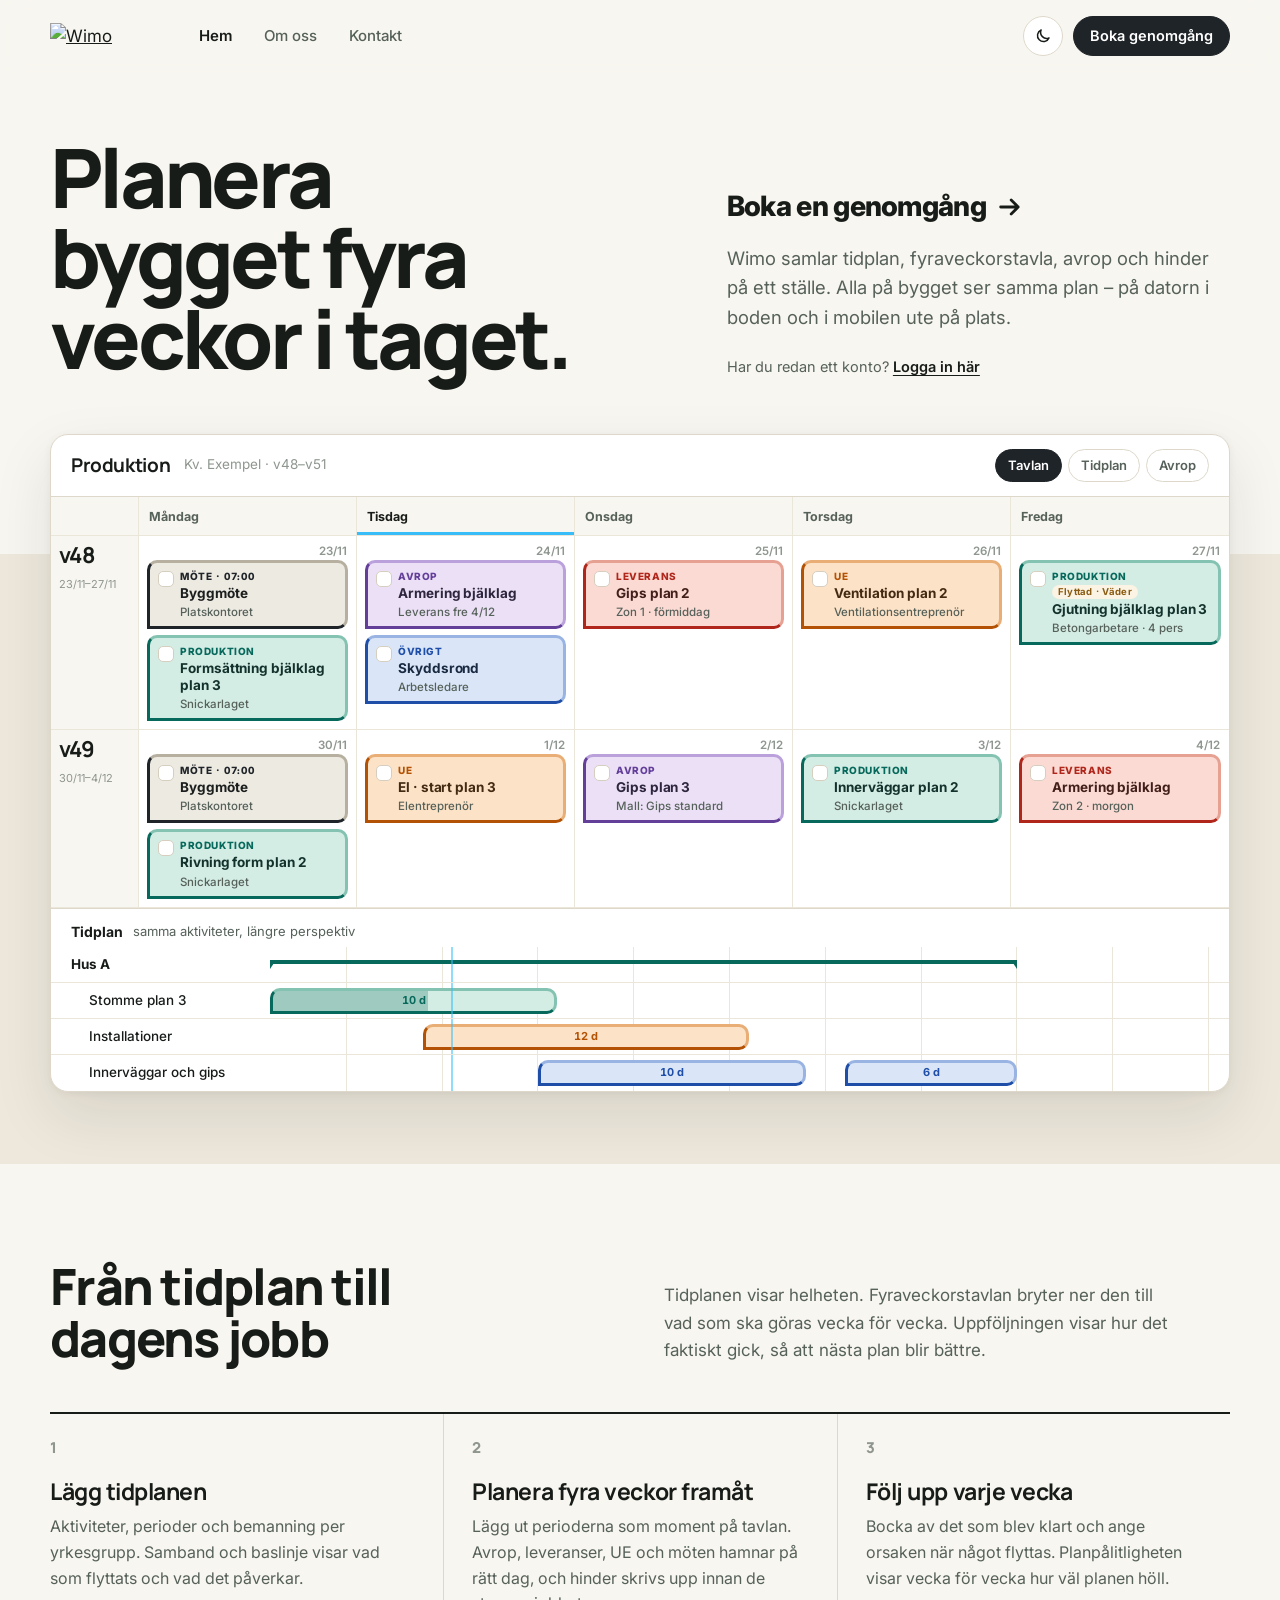
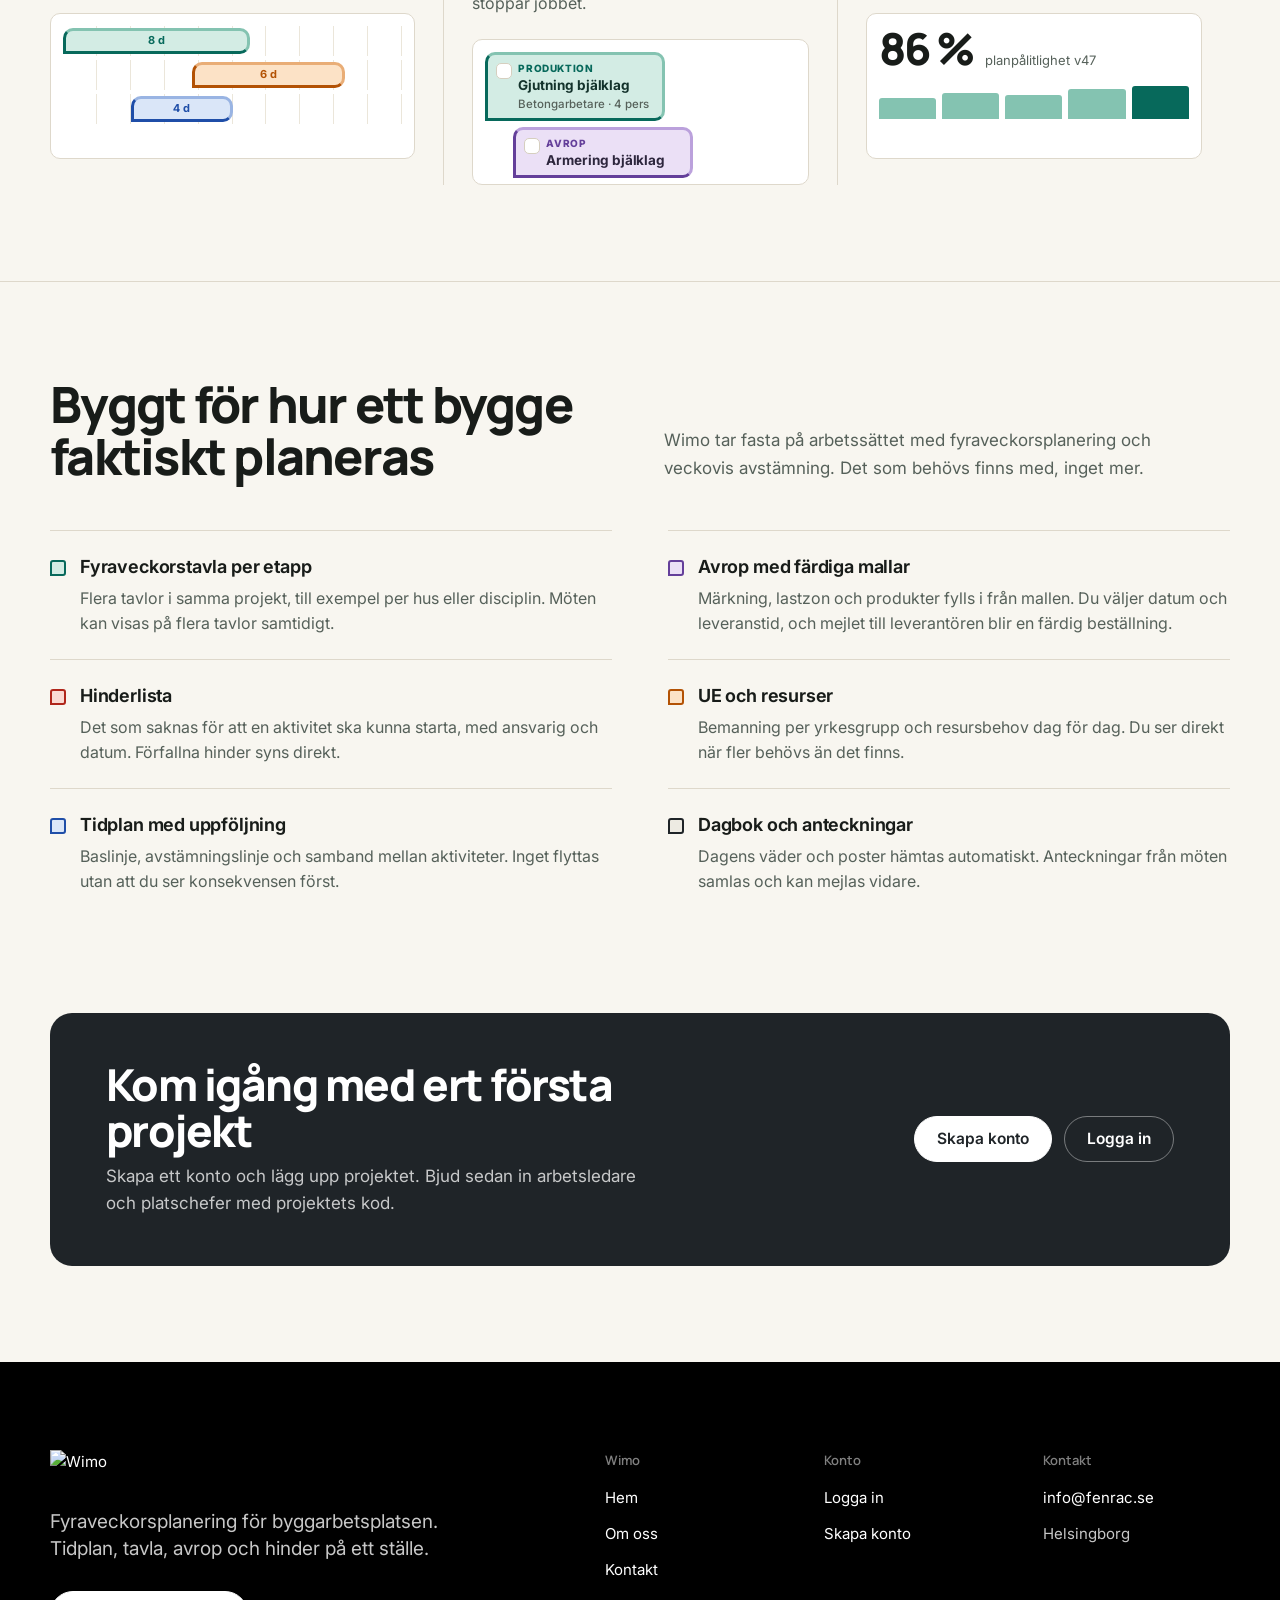
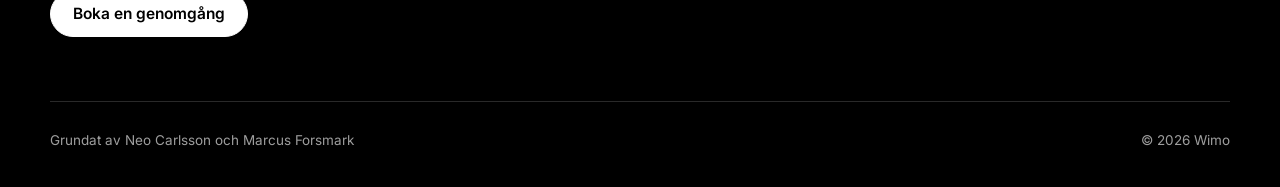
==== commit fd9df59f: "Add files via upload" ====
--- a/index.html
+++ b/index.html
@@ -12,20 +12,19 @@
   <link rel="preconnect" href="https://fonts.googleapis.com">
   <link rel="preconnect" href="https://fonts.gstatic.com" crossorigin>
   <link rel="stylesheet" href="https://fonts.googleapis.com/css2?family=Inter:wght@400;500;600;700&family=Manrope:wght@600;700;800&display=swap">
-  <link rel="stylesheet" href="css/webb.css?v=4">
+  <link rel="stylesheet" href="css/webb.css?v=9">
 </head>
 <body>
 <header class="nav">
   <div class="ram nav-inre">
     <a class="nav-logga" href="index.html" aria-label="Wimo – till startsidan"><img class="svart" src="img/wimo.png" alt="Wimo" width="107" height="26"><img class="vit" src="img/wimo-vit.png" alt="" width="107" height="26"></a>
-    <nav aria-label="Huvudmeny"><ul class="nav-lankar"><li><a href="index.html" aria-current="page">Hem</a></li><li><a href="om-oss.html">Om oss</a></li><li><a href="kontakt.html">Kontakt</a></li><li class="bara-mobil"><a href="konto.html" data-konto="logga">Logga in</a></li></ul></nav>
+    <nav aria-label="Huvudmeny"><ul class="nav-lankar"><li><a href="index.html" aria-current="page">Hem</a></li><li><a href="om-oss.html">Om oss</a></li><li><a href="kontakt.html">Kontakt</a></li><li class="bara-smal"><a href="kontakt.html">Boka genomgång</a></li></ul></nav>
     <div class="nav-hoger">
       <button type="button" class="tema" aria-pressed="false" aria-label="Byt till mörkt läge" title="Byt till mörkt läge">
         <svg class="mane" viewBox="0 0 24 24" fill="none" stroke="currentColor" stroke-width="2" stroke-linecap="round" stroke-linejoin="round" aria-hidden="true"><path d="M20 14.5A8 8 0 0 1 9.5 4 8 8 0 1 0 20 14.5z"/></svg>
         <svg class="sol" viewBox="0 0 24 24" fill="none" stroke="currentColor" stroke-width="2" stroke-linecap="round" aria-hidden="true"><circle cx="12" cy="12" r="4"/><path d="M12 2v2M12 20v2M4.9 4.9l1.4 1.4M17.7 17.7l1.4 1.4M2 12h2M20 12h2M4.9 19.1l1.4-1.4M17.7 6.3l1.4-1.4"/></svg>
       </button>
-      <a class="knapp ljus liten" href="konto.html" data-konto="logga">Logga in</a>
-      <a class="knapp liten" href="konto.html#skapa-konto" data-konto="skapa">Skapa konto</a>
+      <a class="knapp liten" href="kontakt.html">Boka genomgång</a>
       <button type="button" class="meny" aria-expanded="false" aria-label="Meny"><svg viewBox="0 0 24 24" fill="none" stroke="currentColor" stroke-width="2" stroke-linecap="round" aria-hidden="true"><path d="M4 7h16M4 12h16M4 17h16"/></svg></button>
     </div>
   </div>
@@ -36,8 +35,9 @@
     <div class="hero-text">
       <h1>Planera bygget fyra veckor i taget.</h1>
       <div>
+        <a class="hero-boka" href="kontakt.html"><span>Boka en genomgång</span><svg viewBox="0 0 24 24" fill="none" stroke="currentColor" stroke-width="2.4" stroke-linecap="round" stroke-linejoin="round" aria-hidden="true"><path d="M4 12h15M13 6l6 6-6 6"/></svg></a>
         <p class="hero-ingress">Wimo samlar tidplan, fyraveckorstavla, avrop och hinder på ett ställe. Alla på bygget ser samma plan – på datorn i boden och i mobilen ute på plats.</p>
-        <div class="hero-knappar"><a class="knapp" href="konto.html#skapa-konto" data-konto="skapa">Skapa konto</a><a class="knapp ljus" href="kontakt.html">Boka en genomgång</a></div>
+        <p class="hero-konto" data-konto-not><span>Har du redan ett konto?</span> <a href="konto.html">Logga in här</a></p>
       </div>
     </div>
     <div class="scen spela" aria-label="Exempel på en fyraveckorstavla i Wimo" role="img">
@@ -127,12 +127,22 @@
 </section>
 </main>
 <footer class="fot">
-  <div class="ram fot-inre">
-    <a class="fot-logga" href="index.html" aria-label="Wimo"><img class="svart" src="img/wimo.png" alt="Wimo" width="90" height="22"><img class="vit" src="img/wimo-vit.png" alt="" width="90" height="22"></a>
-    <span>Grundat av Neo Carlsson och Marcus Forsmark</span>
-    <nav aria-label="Sidfot"><a href="index.html">Hem</a><a href="om-oss.html">Om oss</a><a href="kontakt.html">Kontakt</a><a href="konto.html" data-konto="logga">Logga in</a></nav>
+  <div class="ram">
+    <div class="fot-topp">
+      <div class="fot-intro">
+        <a class="fot-logga" href="index.html" aria-label="Wimo – till startsidan"><img src="img/wimo-vit.png" alt="Wimo" width="148" height="36"></a>
+        <p>Fyraveckorsplanering för byggarbetsplatsen. Tidplan, tavla, avrop och hinder på ett ställe.</p>
+        <a class="knapp fot-knapp" href="kontakt.html">Boka en genomgång</a>
+      </div>
+      <nav class="fot-kolumner" aria-label="Sidfot">
+        <div><h2>Wimo</h2><ul><li><a href="index.html">Hem</a></li><li><a href="om-oss.html">Om oss</a></li><li><a href="kontakt.html">Kontakt</a></li></ul></div>
+        <div><h2>Konto</h2><ul><li><a href="konto.html" data-konto="logga">Logga in</a></li><li><a href="konto.html#skapa-konto" data-konto="skapa">Skapa konto</a></li></ul></div>
+        <div><h2>Kontakt</h2><ul><li><a href="mailto:info@fenrac.se">info@fenrac.se</a></li><li><span>Helsingborg</span></li></ul></div>
+      </nav>
+    </div>
+    <div class="fot-botten"><span>Grundat av Neo Carlsson och Marcus Forsmark</span><span>© 2026 Wimo</span></div>
   </div>
 </footer>
-<script src="js/webb.js?v=3"></script>
+<script src="js/webb.js?v=6"></script>
 </body>
 </html>
--- a/css/webb.css
+++ b/css/webb.css
@@ -86,10 +86,11 @@
 .nav { position: sticky; top: 0; z-index: 20; background: color-mix(in srgb, var(--bg) 88%, transparent); backdrop-filter: blur(10px); border-bottom: 1px solid transparent; transition: border-color .2s; }
 .nav.skuggad { border-bottom-color: var(--linje); }
 .nav-inre { display: flex; align-items: center; gap: 28px; height: 72px; }
-.nav-logga img { height: 26px; width: auto; }
+.nav-logga { flex: none; }
+.nav-logga img { height: 26px; width: auto; max-width: none; }
 .nav-logga .vit { display: none; }
-html[data-tema="mork"] .nav-logga .svart, html[data-tema="mork"] .fot-logga .svart { display: none; }
-html[data-tema="mork"] .nav-logga .vit, html[data-tema="mork"] .fot-logga .vit { display: block; }
+html[data-tema="mork"] .nav-logga .svart { display: none; }
+html[data-tema="mork"] .nav-logga .vit { display: block; }
 .nav-lankar { display: flex; gap: 4px; margin: 0; padding: 0; list-style: none; }
 .nav-lankar a { display: block; padding: 8px 14px; border-radius: 999px; color: var(--dampad); font-size: 15px; font-weight: 500; text-decoration: none; }
 .nav-lankar a:hover { color: var(--text); background: var(--bg-alt); }
@@ -110,6 +111,20 @@
 .hero h1 { font-size: clamp(42px, 6.4vw, 84px); line-height: .98; font-weight: 800; letter-spacing: -.045em; max-width: 11ch; text-wrap: balance; }
 .hero-ingress { margin: 0 0 6px; color: var(--dampad); font-size: 18.5px; max-width: 44ch; }
 .hero-knappar { display: flex; flex-wrap: wrap; gap: 12px; margin-top: 26px; }
+/* rubriklänken: pilen knuffar lätt tills man har hovrat, linjen glider in under */
+.hero-boka { position: relative; display: inline-flex; align-items: center; gap: 10px; margin-bottom: 14px; padding-bottom: 6px; color: var(--text); text-decoration: none;
+  font-size: clamp(22px, 2.2vw, 28px); font-weight: 800; letter-spacing: -.025em; line-height: 1.2; }
+/* linjen: växer in från vänster vid hover och glider ut åt höger när musen lämnar */
+.hero-boka::after { content: ""; position: absolute; left: 0; right: 0; bottom: 0; height: 2px; border-radius: 2px; background: currentColor;
+  transform: scaleX(0); transform-origin: right center; transition: transform .5s cubic-bezier(.65, 0, .35, 1); }
+.hero-boka:hover::after, .hero-boka:focus-visible::after { transform: scaleX(1); transform-origin: left center; }
+.hero-boka svg { width: 1em; height: 1em; flex: none; }
+@media (prefers-reduced-motion: no-preference) {
+  .hero-boka:not(.sedd) svg { animation: knuff 1.8s ease-in-out infinite; }
+}
+@keyframes knuff { 0%, 55%, 100% { transform: none; } 25% { transform: translateX(6px); } }
+.hero-konto { margin: 22px 0 0; font-size: 14.5px; color: var(--dampad); }
+.hero-konto a { color: var(--text); font-weight: 600; text-underline-offset: 3px; }
 
 /* tavlan i hjälten */
 .scen { position: relative; margin-top: 56px; padding-bottom: 72px; }
@@ -234,7 +249,7 @@
 .f-mote { --c: var(--mote); --f: var(--mote-fyll); }
 
 /* kom igång */
-.borja { padding: 88px 0 96px; }
+.borja { padding: 0 0 96px; }
 .borja-inre { display: grid; grid-template-columns: minmax(0, 1fr) auto; gap: 40px; align-items: center; padding: 48px 56px; border-radius: 22px; background: var(--knapp); color: var(--knapp-text); }
 .borja h2 { font-size: clamp(30px, 3.6vw, 44px); line-height: 1.05; font-weight: 800; letter-spacing: -.035em; max-width: 18ch; }
 .borja p { margin: 10px 0 0; opacity: .75; max-width: 50ch; }
@@ -274,13 +289,20 @@
 .kontaktvagar a:hover { text-decoration: underline; }
 
 /* ---------- sidfot ---------- */
-.fot { border-top: 1px solid var(--linje); padding: 40px 0 48px; font-size: 14.5px; color: var(--dampad); }
-.fot-inre { display: flex; flex-wrap: wrap; align-items: center; gap: 16px 32px; }
-.fot-logga img { height: 22px; width: auto; }
-.fot-logga .vit { display: none; }
-.fot nav { display: flex; gap: 20px; margin-left: auto; }
-.fot a { text-decoration: none; }
-.fot a:hover { color: var(--text); text-decoration: underline; }
+.fot { background: #000; color: rgba(255, 255, 255, .62); font-size: 15px; padding: 88px 0 36px; }
+.fot a { color: #fff; text-decoration: none; }
+.fot a:hover { text-decoration: underline; text-underline-offset: 3px; }
+.fot-topp { display: grid; grid-template-columns: minmax(0, 1.1fr) minmax(0, 1.4fr); gap: 64px; padding-bottom: 64px; }
+.fot-logga img { display: block; height: 36px; width: auto; }
+.fot-intro p { margin: 22px 0 28px; max-width: 34ch; font-size: 19px; line-height: 1.45; color: rgba(255, 255, 255, .78); }
+.fot .fot-knapp { background: #fff; color: #000; border-color: #fff; }
+.fot .fot-knapp:hover { background: rgba(255, 255, 255, .86); border-color: transparent; text-decoration: none; }
+.fot-kolumner { display: grid; grid-template-columns: repeat(3, minmax(0, 1fr)); gap: 32px; }
+.fot-kolumner h2 { margin: 0 0 16px; font-size: 13px; font-weight: 600; color: rgba(255, 255, 255, .5); letter-spacing: 0; }
+.fot-kolumner ul { list-style: none; margin: 0; padding: 0; display: grid; gap: 12px; }
+.fot-kolumner span { color: rgba(255, 255, 255, .78); }
+.fot-botten { display: flex; flex-wrap: wrap; justify-content: space-between; gap: 12px 32px; padding-top: 28px; border-top: 1px solid rgba(255, 255, 255, .16); font-size: 13.5px; }
+.fot :focus-visible { outline-color: #fff; }
 
 /* ---------- mindre skärmar ---------- */
 @media (max-width: 1000px) {
@@ -302,6 +324,7 @@
   .meny { display: grid; }
   .nav-hoger .knapp.ljus { display: none; }
   .nav-hoger .knapp.liten { padding: 0 14px; font-size: 14px; }
+  .nav-hoger { gap: 8px; }
   .tavla .vk small { display: none; }
   .tavla .vk b { font-size: 18px; }
   .hero { padding-top: 40px; }
@@ -314,8 +337,23 @@
   .formular .tva { grid-template-columns: 1fr; }
   .fakta li { grid-template-columns: 1fr; gap: 2px; }
   .avsnitt { padding: 72px 0; }
-  .fot nav { margin-left: 0; }
+  .borja { padding-bottom: 72px; }
+  .fot { padding-top: 64px; }
+  .fot-topp { grid-template-columns: 1fr; gap: 48px; }
+  .fot-kolumner { grid-template-columns: repeat(2, minmax(0, 1fr)); }
 }
 @media (prefers-reduced-motion: reduce) { * { transition: none !important; } }
 .bara-mobil { display: none; }
 @media (max-width: 760px) { .bara-mobil { display: block; border-top: 1px solid var(--linje); margin-top: 6px; padding-top: 6px; } }
+@media (max-width: 480px) {
+  .nav-logga img { height: 20px; }
+  .nav-hoger { gap: 6px; }
+  .nav-hoger .knapp.liten { padding: 0 11px; font-size: 13px; height: 38px; }
+  .tema, .meny { width: 38px; height: 38px; }
+}
+.bara-smal { display: none; }
+@media (max-width: 400px) {
+  .nav-hoger .knapp.liten { display: none; }
+  .bara-smal { display: block; border-top: 1px solid var(--linje); margin-top: 6px; padding-top: 6px; }
+  .nav-logga img { height: 24px; }
+}
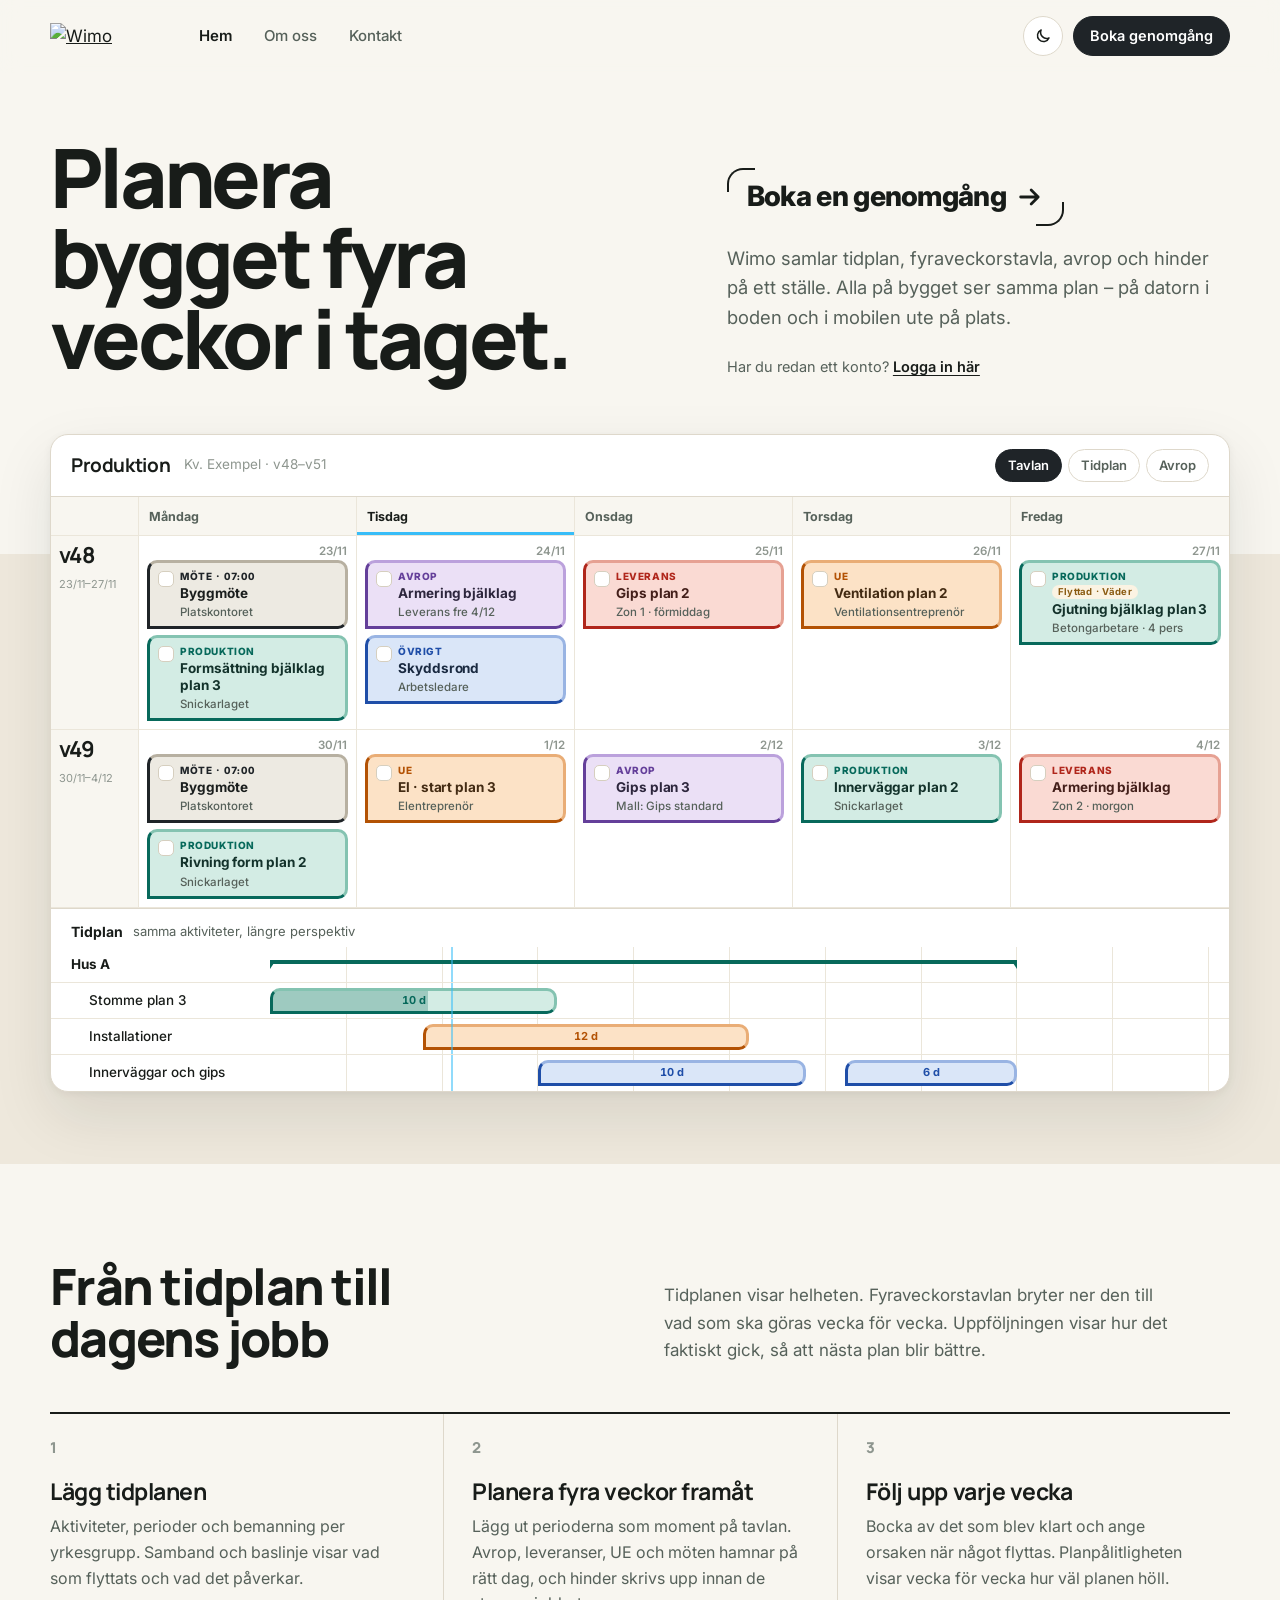
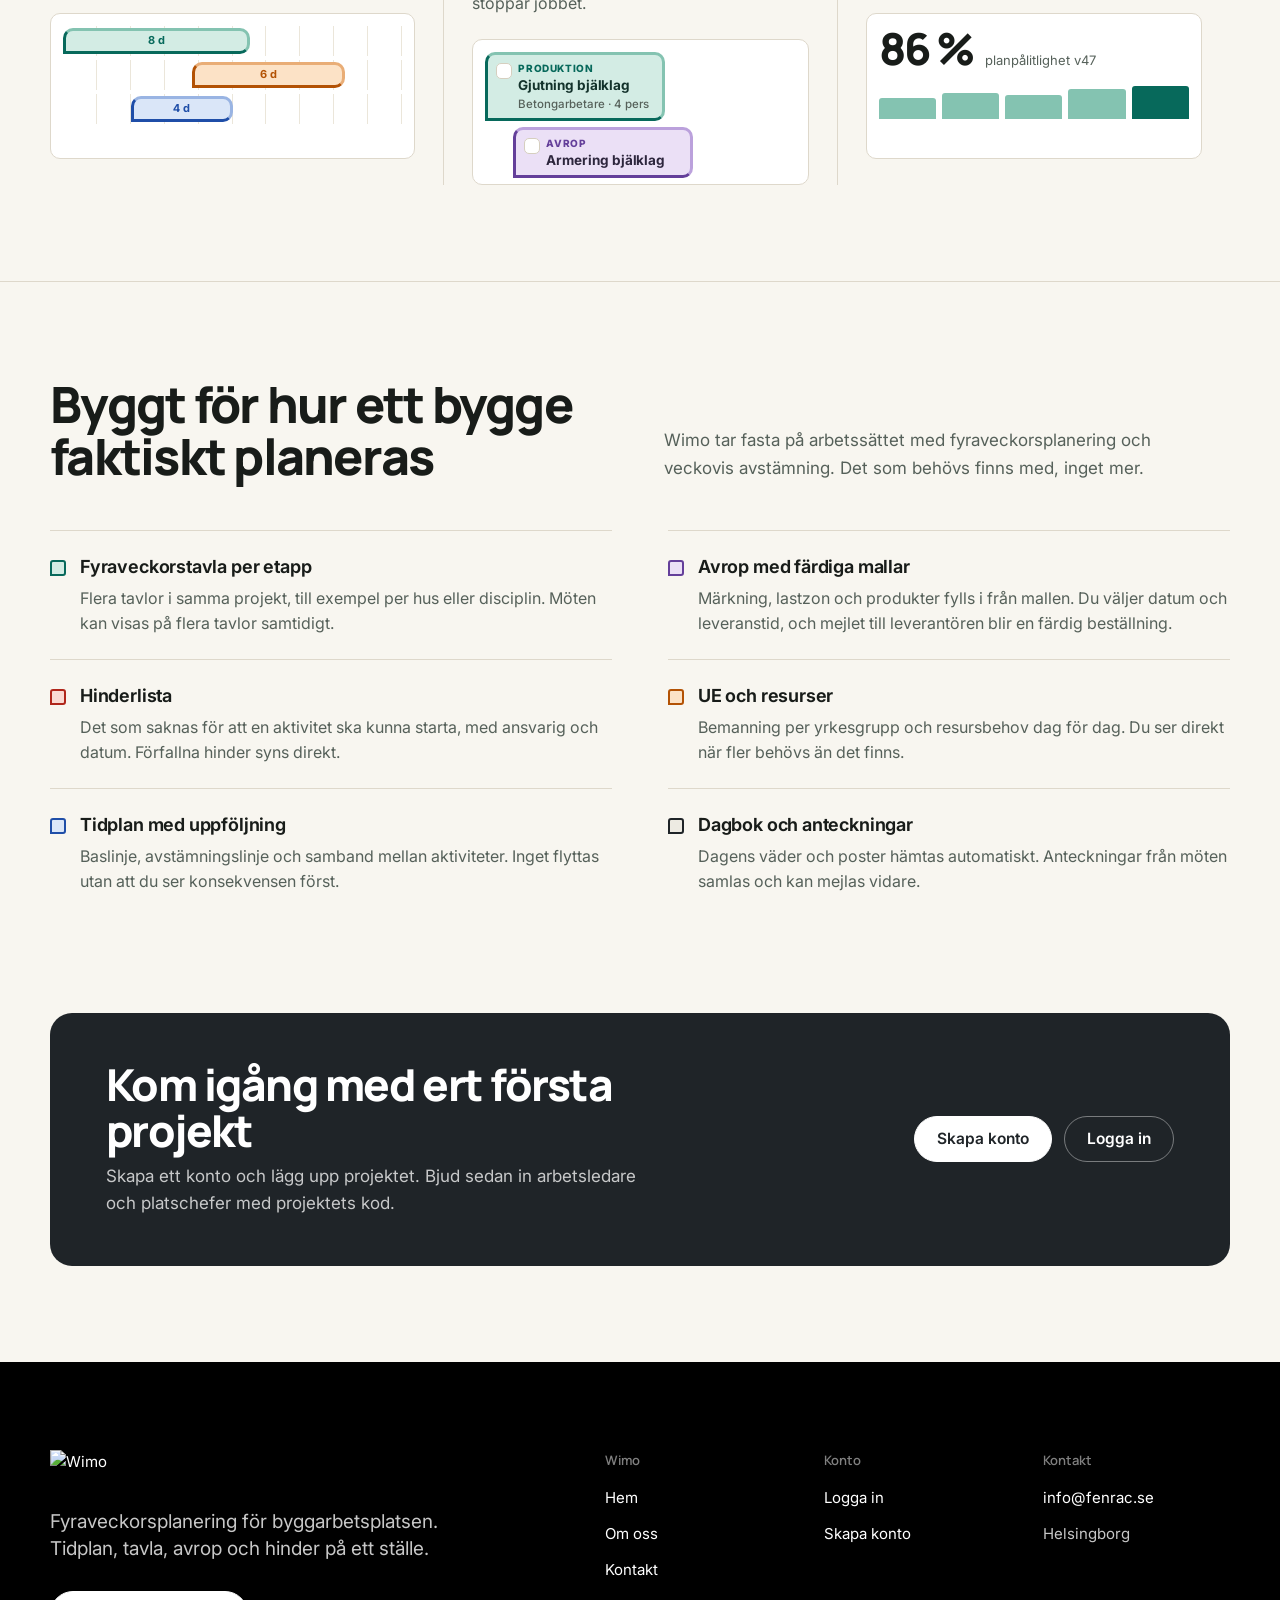
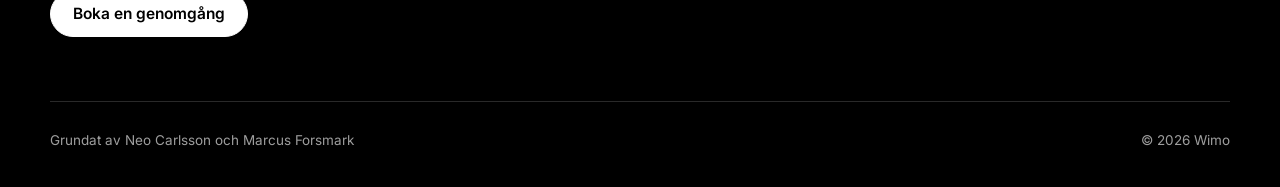
==== commit 242a5b41: "Add files via upload" ====
--- a/index.html
+++ b/index.html
@@ -12,7 +12,7 @@
   <link rel="preconnect" href="https://fonts.googleapis.com">
   <link rel="preconnect" href="https://fonts.gstatic.com" crossorigin>
   <link rel="stylesheet" href="https://fonts.googleapis.com/css2?family=Inter:wght@400;500;600;700&family=Manrope:wght@600;700;800&display=swap">
-  <link rel="stylesheet" href="css/webb.css?v=9">
+  <link rel="stylesheet" href="css/webb.css?v=10">
 </head>
 <body>
 <header class="nav">
--- a/css/webb.css
+++ b/css/webb.css
@@ -112,12 +112,17 @@
 .hero-ingress { margin: 0 0 6px; color: var(--dampad); font-size: 18.5px; max-width: 44ch; }
 .hero-knappar { display: flex; flex-wrap: wrap; gap: 12px; margin-top: 26px; }
 /* rubriklänken: pilen knuffar lätt tills man har hovrat, linjen glider in under */
-.hero-boka { position: relative; display: inline-flex; align-items: center; gap: 10px; margin-bottom: 14px; padding-bottom: 6px; color: var(--text); text-decoration: none;
+.hero-boka { position: relative; isolation: isolate; display: inline-flex; align-items: center; gap: 10px; margin-bottom: 18px; padding: 12px 20px; border-radius: 16px; color: var(--text); text-decoration: none;
   font-size: clamp(22px, 2.2vw, 28px); font-weight: 800; letter-spacing: -.025em; line-height: 1.2; }
-/* linjen: växer in från vänster vid hover och glider ut åt höger när musen lämnar */
-.hero-boka::after { content: ""; position: absolute; left: 0; right: 0; bottom: 0; height: 2px; border-radius: 2px; background: currentColor;
-  transform: scaleX(0); transform-origin: right center; transition: transform .5s cubic-bezier(.65, 0, .35, 1); }
-.hero-boka:hover::after, .hero-boka:focus-visible::after { transform: scaleX(1); transform-origin: left center; }
+/* hörnen: uppe till vänster och nere till höger, som en halvöppen knapp. Vid hover växer de och en ton glider in från vänster */
+.hero-boka::before, .hero-boka::after { content: ""; position: absolute; width: 26px; height: 22px; border: 0 solid currentColor; pointer-events: none;
+  transition: width .5s cubic-bezier(.65, 0, .35, 1), height .5s cubic-bezier(.65, 0, .35, 1); }
+.hero-boka::before { top: 0; left: 0; border-top-width: 2px; border-left-width: 2px; border-top-left-radius: 16px; }
+.hero-boka::after { right: 0; bottom: 0; border-bottom-width: 2px; border-right-width: 2px; border-bottom-right-radius: 16px; }
+.hero-boka:hover::before, .hero-boka:hover::after, .hero-boka:focus-visible::before, .hero-boka:focus-visible::after { width: 44%; height: 70%; }
+.hero-boka span { position: relative; }
+.hero-boka { background: linear-gradient(var(--bg-alt), var(--bg-alt)) left / 0 100% no-repeat; transition: background-size .5s cubic-bezier(.65, 0, .35, 1); }
+.hero-boka:hover, .hero-boka:focus-visible { background-size: 100% 100%; }
 .hero-boka svg { width: 1em; height: 1em; flex: none; }
 @media (prefers-reduced-motion: no-preference) {
   .hero-boka:not(.sedd) svg { animation: knuff 1.8s ease-in-out infinite; }
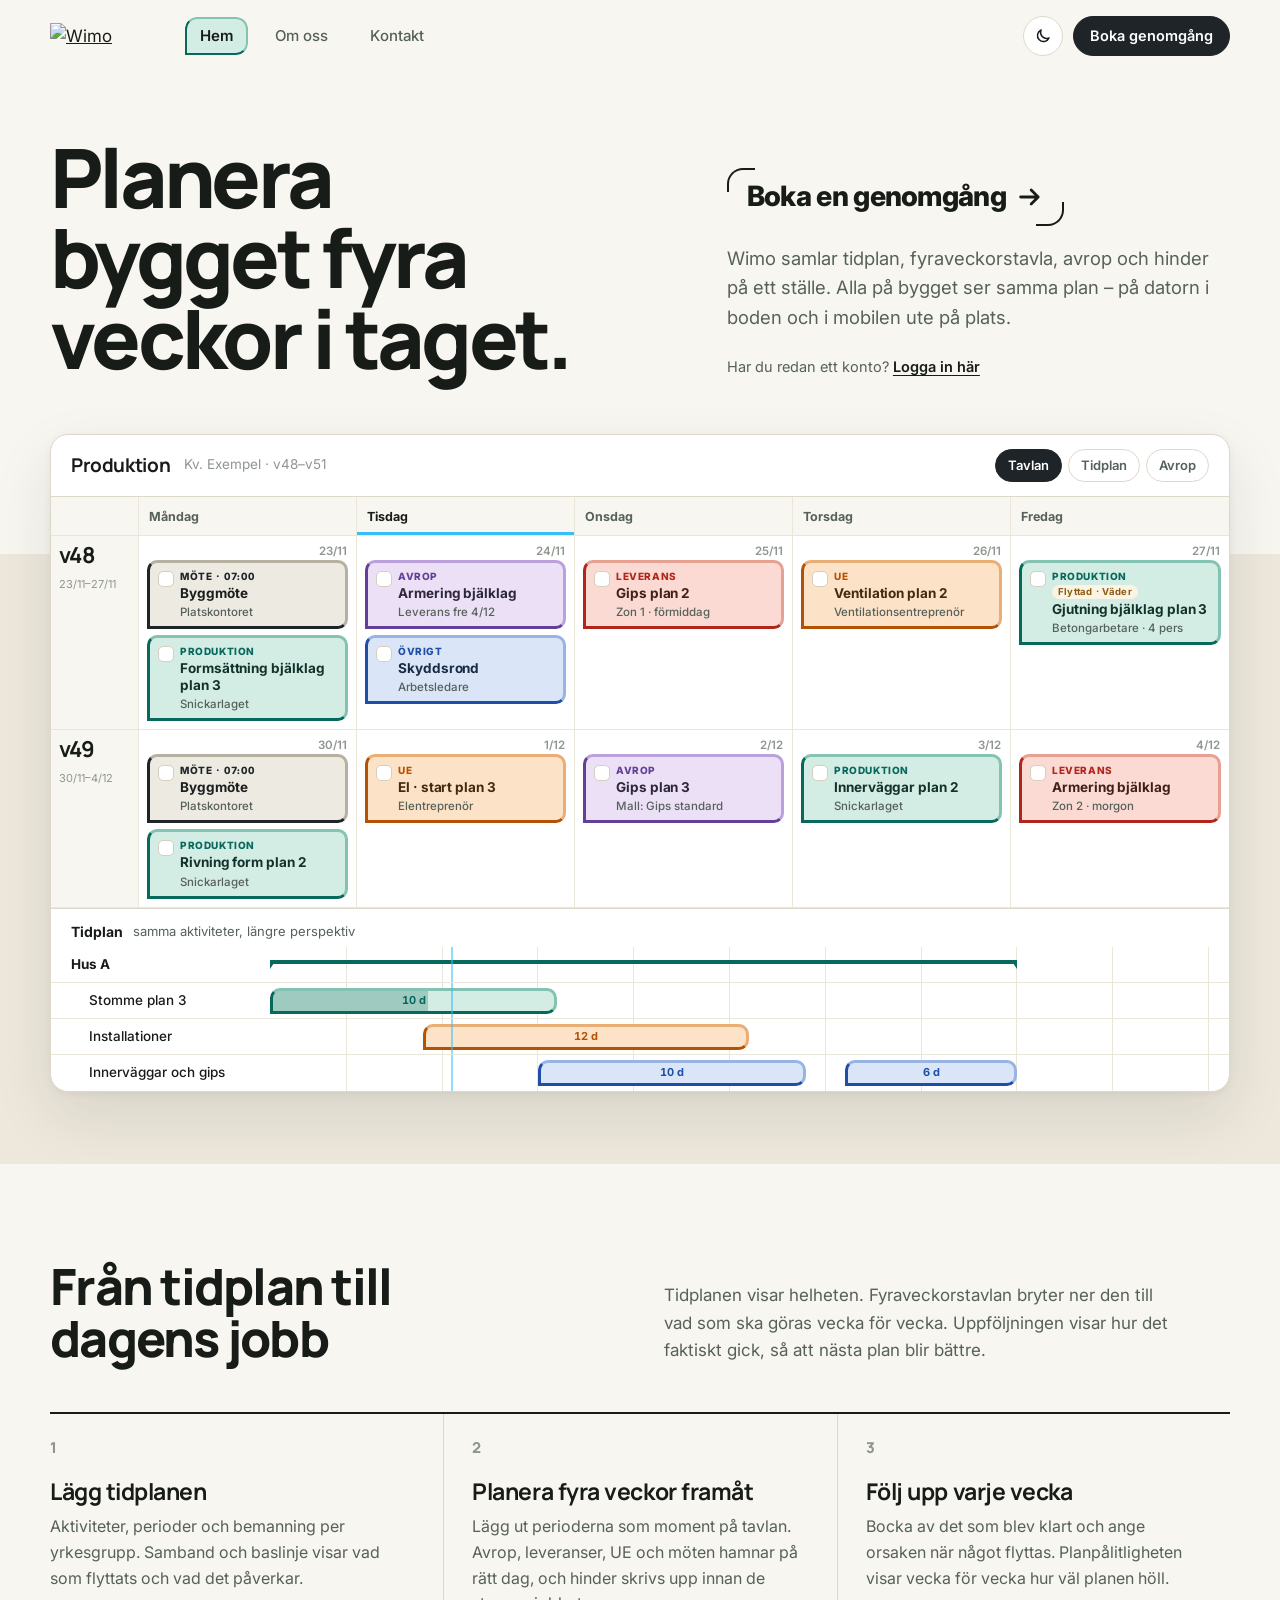
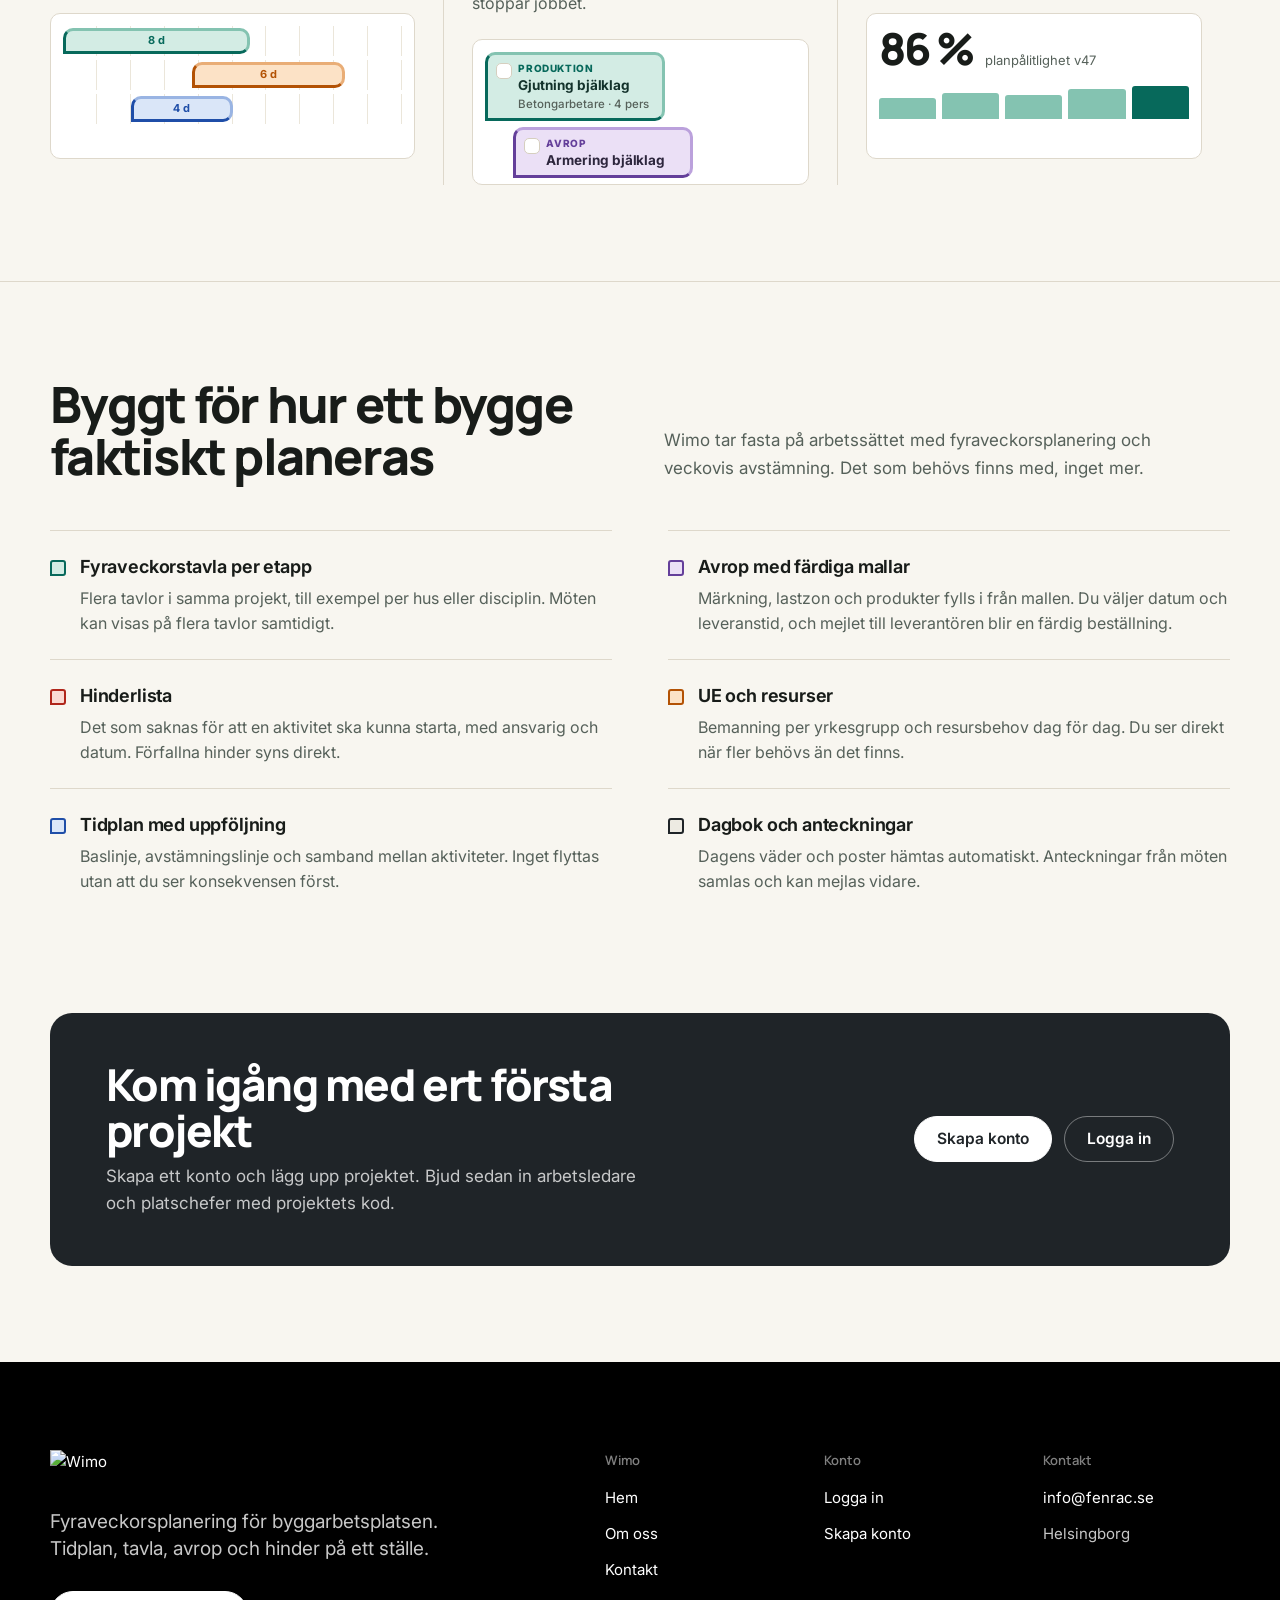
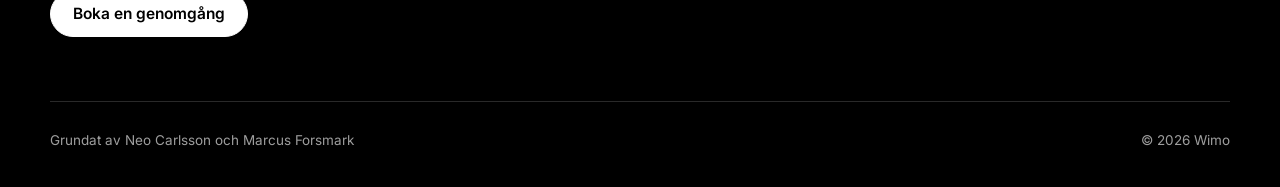
==== commit 8efc604a: "Add files via upload" ====
--- a/index.html
+++ b/index.html
@@ -12,7 +12,7 @@
   <link rel="preconnect" href="https://fonts.googleapis.com">
   <link rel="preconnect" href="https://fonts.gstatic.com" crossorigin>
   <link rel="stylesheet" href="https://fonts.googleapis.com/css2?family=Inter:wght@400;500;600;700&family=Manrope:wght@600;700;800&display=swap">
-  <link rel="stylesheet" href="css/webb.css?v=10">
+  <link rel="stylesheet" href="css/webb.css?v=18">
 </head>
 <body>
 <header class="nav">
@@ -143,6 +143,6 @@
     <div class="fot-botten"><span>Grundat av Neo Carlsson och Marcus Forsmark</span><span>© 2026 Wimo</span></div>
   </div>
 </footer>
-<script src="js/webb.js?v=6"></script>
+<script src="js/webb.js?v=10"></script>
 </body>
 </html>
--- a/css/webb.css
+++ b/css/webb.css
@@ -91,9 +91,29 @@
 .nav-logga .vit { display: none; }
 html[data-tema="mork"] .nav-logga .svart { display: none; }
 html[data-tema="mork"] .nav-logga .vit { display: block; }
-.nav-lankar { display: flex; gap: 4px; margin: 0; padding: 0; list-style: none; }
-.nav-lankar a { display: block; padding: 8px 14px; border-radius: 999px; color: var(--dampad); font-size: 15px; font-weight: 500; text-decoration: none; }
+.nav-lankar { position: relative; display: flex; gap: 4px; margin: 0; padding: 0; list-style: none; }
+.nav-lankar a { position: relative; z-index: 1; display: block; padding: 8px 14px; border-radius: 999px; color: var(--dampad); font-size: 15px; font-weight: 500; text-decoration: none; transition: color .25s ease; }
 .nav-lankar a:hover { color: var(--text); background: var(--bg-alt); }
+/* på datorn: bokstäverna rullar upp en i taget och en liten stapel, i samma form som posterna på tavlan, byggs ut under ordet */
+.nav-lankar.rull { gap: 12px; }
+.nav-lankar.rull a { --c: var(--prod); --k: var(--prod-kant); --f: var(--prod-fyll); display: flex; align-items: center; height: 38px; padding: 0 15px; line-height: 1; }
+.nav-lankar.rull li:nth-child(2) a { --c: var(--avrop); --k: var(--avrop-kant); --f: var(--avrop-fyll); }
+.nav-lankar.rull li:nth-child(3) a { --c: var(--ue); --k: var(--ue-kant); --f: var(--ue-fyll); }
+.nav-lankar.rull a { background: linear-gradient(var(--f), var(--f)) left / 0 100% no-repeat; border-radius: 12px 12px 12px 0;
+  transition: color .25s ease, background-size .45s cubic-bezier(.65, 0, .35, 1) .08s; }
+/* hover: ramen ritas fram och fyllningen glider in efter, från vänster */
+.nav-lankar.rull a:hover, .nav-lankar.rull a:focus-visible { color: var(--text); background-color: transparent; background-size: 100% 100%; }
+/* sidan man är på: fylld som en post på tavlan */
+.nav-lankar.rull a[aria-current="page"] { background-size: 100% 100%; color: var(--text); font-weight: 600; }
+.nav-lankar.rull a::after { content: ""; position: absolute; inset: 0; pointer-events: none;
+  border: 2px solid var(--k); border-left-color: var(--c); border-bottom-color: var(--c); border-radius: 12px 12px 12px 0;
+  clip-path: inset(0 100% 0 0 round 12px 12px 12px 0); transition: clip-path .45s cubic-bezier(.65, 0, .35, 1); }
+.nav-lankar.rull a:hover::after, .nav-lankar.rull a:focus-visible::after, .nav-lankar.rull a[aria-current="page"]::after { clip-path: inset(0 0 0 0 round 12px 12px 12px 0); }
+.rull-ord { display: block; clip-path: inset(0); line-height: 1.3em; height: 1.3em; }
+.rull-ord > span { display: inline-block; white-space: pre; transition: transform .42s cubic-bezier(.65, 0, .35, 1); transition-delay: calc(var(--i) * 22ms); }
+.rull-ord > span { line-height: 1.3em; }
+.rull-ord > span::after { content: attr(data-b); display: block; height: 1.3em; }
+.nav-lankar.rull a:hover .rull-ord > span, .nav-lankar.rull a:focus-visible .rull-ord > span { transform: translateY(-1.3em); }
 .nav-lankar a[aria-current="page"] { color: var(--text); font-weight: 600; }
 .nav-hoger { display: flex; align-items: center; gap: 10px; margin-left: auto; }
 .tema { width: 40px; height: 40px; display: grid; place-items: center; padding: 0; border: 1px solid var(--linje); border-radius: 999px; background: var(--kort); color: var(--text); cursor: pointer; }
@@ -326,6 +346,7 @@
   .nav-lankar { display: none; position: absolute; top: 72px; left: 0; right: 0; flex-direction: column; padding: 8px 16px 16px; background: var(--bg); border-bottom: 1px solid var(--linje); }
   .nav.oppen .nav-lankar { display: flex; }
   .nav-lankar a { padding: 12px 8px; font-size: 17px; }
+
   .meny { display: grid; }
   .nav-hoger .knapp.ljus { display: none; }
   .nav-hoger .knapp.liten { padding: 0 14px; font-size: 14px; }
@@ -347,7 +368,7 @@
   .fot-topp { grid-template-columns: 1fr; gap: 48px; }
   .fot-kolumner { grid-template-columns: repeat(2, minmax(0, 1fr)); }
 }
-@media (prefers-reduced-motion: reduce) { * { transition: none !important; } }
+@media (prefers-reduced-motion: reduce) { *:not(.nav-lankar a):not(.nav-lankar a::after):not(.rull-ord > span) { transition: none !important; } }
 .bara-mobil { display: none; }
 @media (max-width: 760px) { .bara-mobil { display: block; border-top: 1px solid var(--linje); margin-top: 6px; padding-top: 6px; } }
 @media (max-width: 480px) {
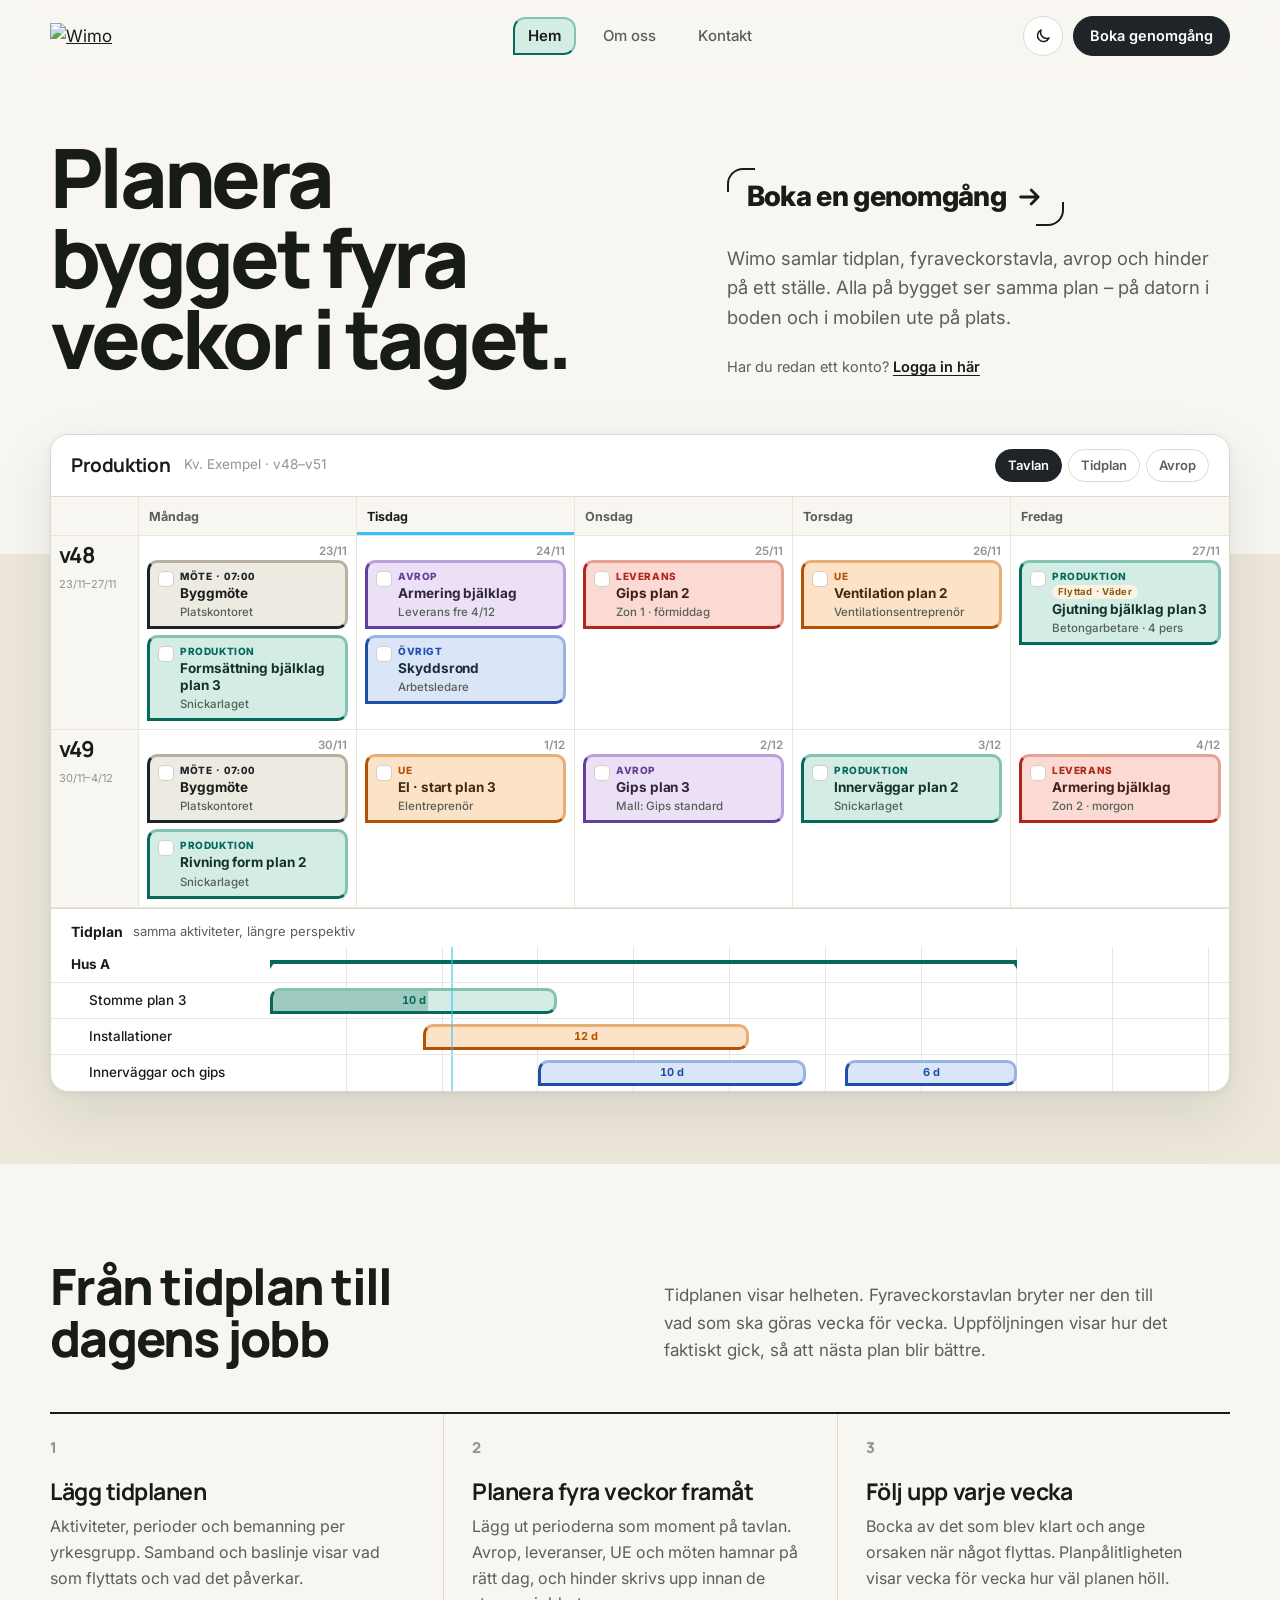
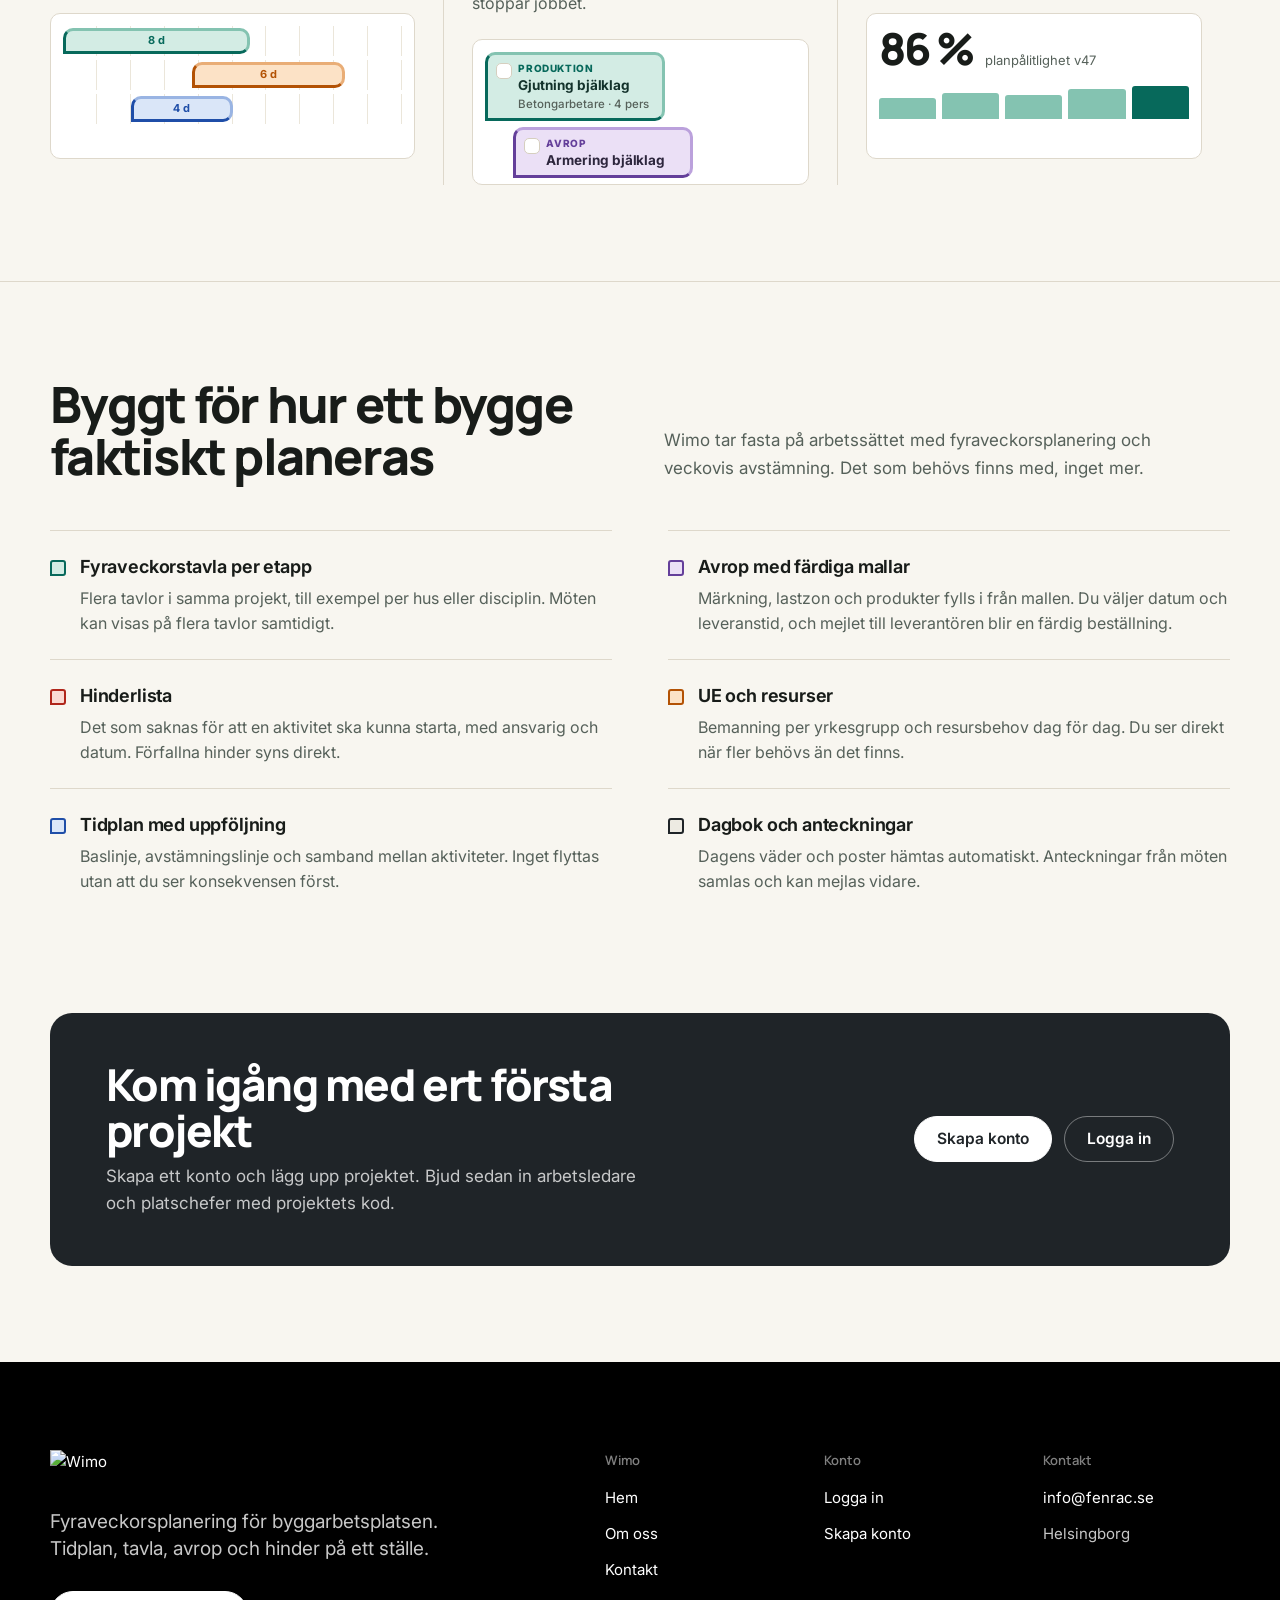
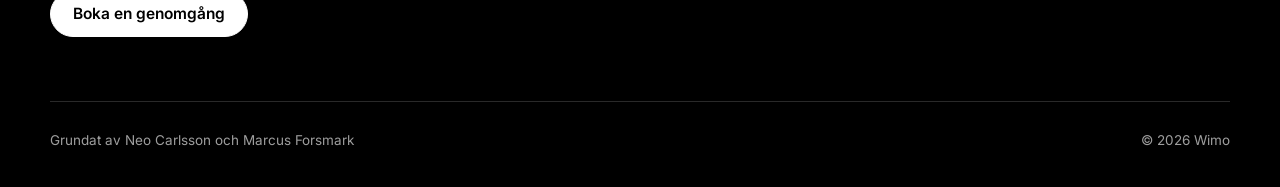
==== commit 19bbf187: "Add files via upload" ====
--- a/index.html
+++ b/index.html
@@ -7,24 +7,25 @@
   <meta name="description" content="Wimo samlar tidplan, fyraveckorstavla, avrop och hinder på ett ställe, så att alla på bygget ser samma plan.">
   <link rel="icon" type="image/png" sizes="32x32" href="img/favicon-32.png?v=1">
   <link rel="apple-touch-icon" href="img/apple-touch-icon.png?v=1">
+  <script>if (location.protocol !== "file:" && /\/(index|om-oss|kontakt)\.html$/.test(location.pathname)) history.replaceState(null, "", location.pathname.replace(/index\.html$/, "").replace(/\.html$/, "") + location.search + location.hash);</script>
   <script>if (/[?&]skarm=/.test(location.search) || matchMedia("(display-mode: standalone)").matches) location.replace("konto.html" + location.search + location.hash);</script>
   <script>try { if (localStorage.getItem("wimo-tema") === "mork" || (!localStorage.getItem("wimo-tema") && matchMedia("(prefers-color-scheme: dark)").matches)) document.documentElement.setAttribute("data-tema", "mork"); } catch (e) { }</script>
   <link rel="preconnect" href="https://fonts.googleapis.com">
   <link rel="preconnect" href="https://fonts.gstatic.com" crossorigin>
   <link rel="stylesheet" href="https://fonts.googleapis.com/css2?family=Inter:wght@400;500;600;700&family=Manrope:wght@600;700;800&display=swap">
-  <link rel="stylesheet" href="css/webb.css?v=18">
+  <link rel="stylesheet" href="css/webb.css?v=19">
 </head>
 <body>
 <header class="nav">
   <div class="ram nav-inre">
-    <a class="nav-logga" href="index.html" aria-label="Wimo – till startsidan"><img class="svart" src="img/wimo.png" alt="Wimo" width="107" height="26"><img class="vit" src="img/wimo-vit.png" alt="" width="107" height="26"></a>
-    <nav aria-label="Huvudmeny"><ul class="nav-lankar"><li><a href="index.html" aria-current="page">Hem</a></li><li><a href="om-oss.html">Om oss</a></li><li><a href="kontakt.html">Kontakt</a></li><li class="bara-smal"><a href="kontakt.html">Boka genomgång</a></li></ul></nav>
+    <a class="nav-logga" href="./" aria-label="Wimo – till startsidan"><img class="svart" src="img/wimo.png" alt="Wimo" width="107" height="26"><img class="vit" src="img/wimo-vit.png" alt="" width="107" height="26"></a>
+    <nav aria-label="Huvudmeny"><ul class="nav-lankar"><li><a href="./" aria-current="page">Hem</a></li><li><a href="om-oss">Om oss</a></li><li><a href="kontakt">Kontakt</a></li><li class="bara-smal"><a href="kontakt">Boka genomgång</a></li></ul></nav>
     <div class="nav-hoger">
       <button type="button" class="tema" aria-pressed="false" aria-label="Byt till mörkt läge" title="Byt till mörkt läge">
         <svg class="mane" viewBox="0 0 24 24" fill="none" stroke="currentColor" stroke-width="2" stroke-linecap="round" stroke-linejoin="round" aria-hidden="true"><path d="M20 14.5A8 8 0 0 1 9.5 4 8 8 0 1 0 20 14.5z"/></svg>
         <svg class="sol" viewBox="0 0 24 24" fill="none" stroke="currentColor" stroke-width="2" stroke-linecap="round" aria-hidden="true"><circle cx="12" cy="12" r="4"/><path d="M12 2v2M12 20v2M4.9 4.9l1.4 1.4M17.7 17.7l1.4 1.4M2 12h2M20 12h2M4.9 19.1l1.4-1.4M17.7 6.3l1.4-1.4"/></svg>
       </button>
-      <a class="knapp liten" href="kontakt.html">Boka genomgång</a>
+      <a class="knapp liten" href="kontakt">Boka genomgång</a>
       <button type="button" class="meny" aria-expanded="false" aria-label="Meny"><svg viewBox="0 0 24 24" fill="none" stroke="currentColor" stroke-width="2" stroke-linecap="round" aria-hidden="true"><path d="M4 7h16M4 12h16M4 17h16"/></svg></button>
     </div>
   </div>
@@ -35,7 +36,7 @@
     <div class="hero-text">
       <h1>Planera bygget fyra veckor i taget.</h1>
       <div>
-        <a class="hero-boka" href="kontakt.html"><span>Boka en genomgång</span><svg viewBox="0 0 24 24" fill="none" stroke="currentColor" stroke-width="2.4" stroke-linecap="round" stroke-linejoin="round" aria-hidden="true"><path d="M4 12h15M13 6l6 6-6 6"/></svg></a>
+        <a class="hero-boka" href="kontakt"><span>Boka en genomgång</span><svg viewBox="0 0 24 24" fill="none" stroke="currentColor" stroke-width="2.4" stroke-linecap="round" stroke-linejoin="round" aria-hidden="true"><path d="M4 12h15M13 6l6 6-6 6"/></svg></a>
         <p class="hero-ingress">Wimo samlar tidplan, fyraveckorstavla, avrop och hinder på ett ställe. Alla på bygget ser samma plan – på datorn i boden och i mobilen ute på plats.</p>
         <p class="hero-konto" data-konto-not><span>Har du redan ett konto?</span> <a href="konto.html">Logga in här</a></p>
       </div>
@@ -130,12 +131,12 @@
   <div class="ram">
     <div class="fot-topp">
       <div class="fot-intro">
-        <a class="fot-logga" href="index.html" aria-label="Wimo – till startsidan"><img src="img/wimo-vit.png" alt="Wimo" width="148" height="36"></a>
+        <a class="fot-logga" href="./" aria-label="Wimo – till startsidan"><img src="img/wimo-vit.png" alt="Wimo" width="148" height="36"></a>
         <p>Fyraveckorsplanering för byggarbetsplatsen. Tidplan, tavla, avrop och hinder på ett ställe.</p>
-        <a class="knapp fot-knapp" href="kontakt.html">Boka en genomgång</a>
+        <a class="knapp fot-knapp" href="kontakt">Boka en genomgång</a>
       </div>
       <nav class="fot-kolumner" aria-label="Sidfot">
-        <div><h2>Wimo</h2><ul><li><a href="index.html">Hem</a></li><li><a href="om-oss.html">Om oss</a></li><li><a href="kontakt.html">Kontakt</a></li></ul></div>
+        <div><h2>Wimo</h2><ul><li><a href="./">Hem</a></li><li><a href="om-oss">Om oss</a></li><li><a href="kontakt">Kontakt</a></li></ul></div>
         <div><h2>Konto</h2><ul><li><a href="konto.html" data-konto="logga">Logga in</a></li><li><a href="konto.html#skapa-konto" data-konto="skapa">Skapa konto</a></li></ul></div>
         <div><h2>Kontakt</h2><ul><li><a href="mailto:info@fenrac.se">info@fenrac.se</a></li><li><span>Helsingborg</span></li></ul></div>
       </nav>
@@ -143,6 +144,6 @@
     <div class="fot-botten"><span>Grundat av Neo Carlsson och Marcus Forsmark</span><span>© 2026 Wimo</span></div>
   </div>
 </footer>
-<script src="js/webb.js?v=10"></script>
+<script src="js/webb.js?v=12"></script>
 </body>
 </html>
--- a/css/webb.css
+++ b/css/webb.css
@@ -86,6 +86,12 @@
 .nav { position: sticky; top: 0; z-index: 20; background: color-mix(in srgb, var(--bg) 88%, transparent); backdrop-filter: blur(10px); border-bottom: 1px solid transparent; transition: border-color .2s; }
 .nav.skuggad { border-bottom-color: var(--linje); }
 .nav-inre { display: flex; align-items: center; gap: 28px; height: 72px; }
+/* på datorn: länkarna står i mitten av navigeringen, logga till vänster och knappar till höger */
+@media (min-width: 761px) {
+  .nav-inre { display: grid; grid-template-columns: minmax(0, 1fr) auto minmax(0, 1fr); }
+  .nav-logga { justify-self: start; }
+  .nav-hoger { justify-self: end; }
+}
 .nav-logga { flex: none; }
 .nav-logga img { height: 26px; width: auto; max-width: none; }
 .nav-logga .vit { display: none; }
